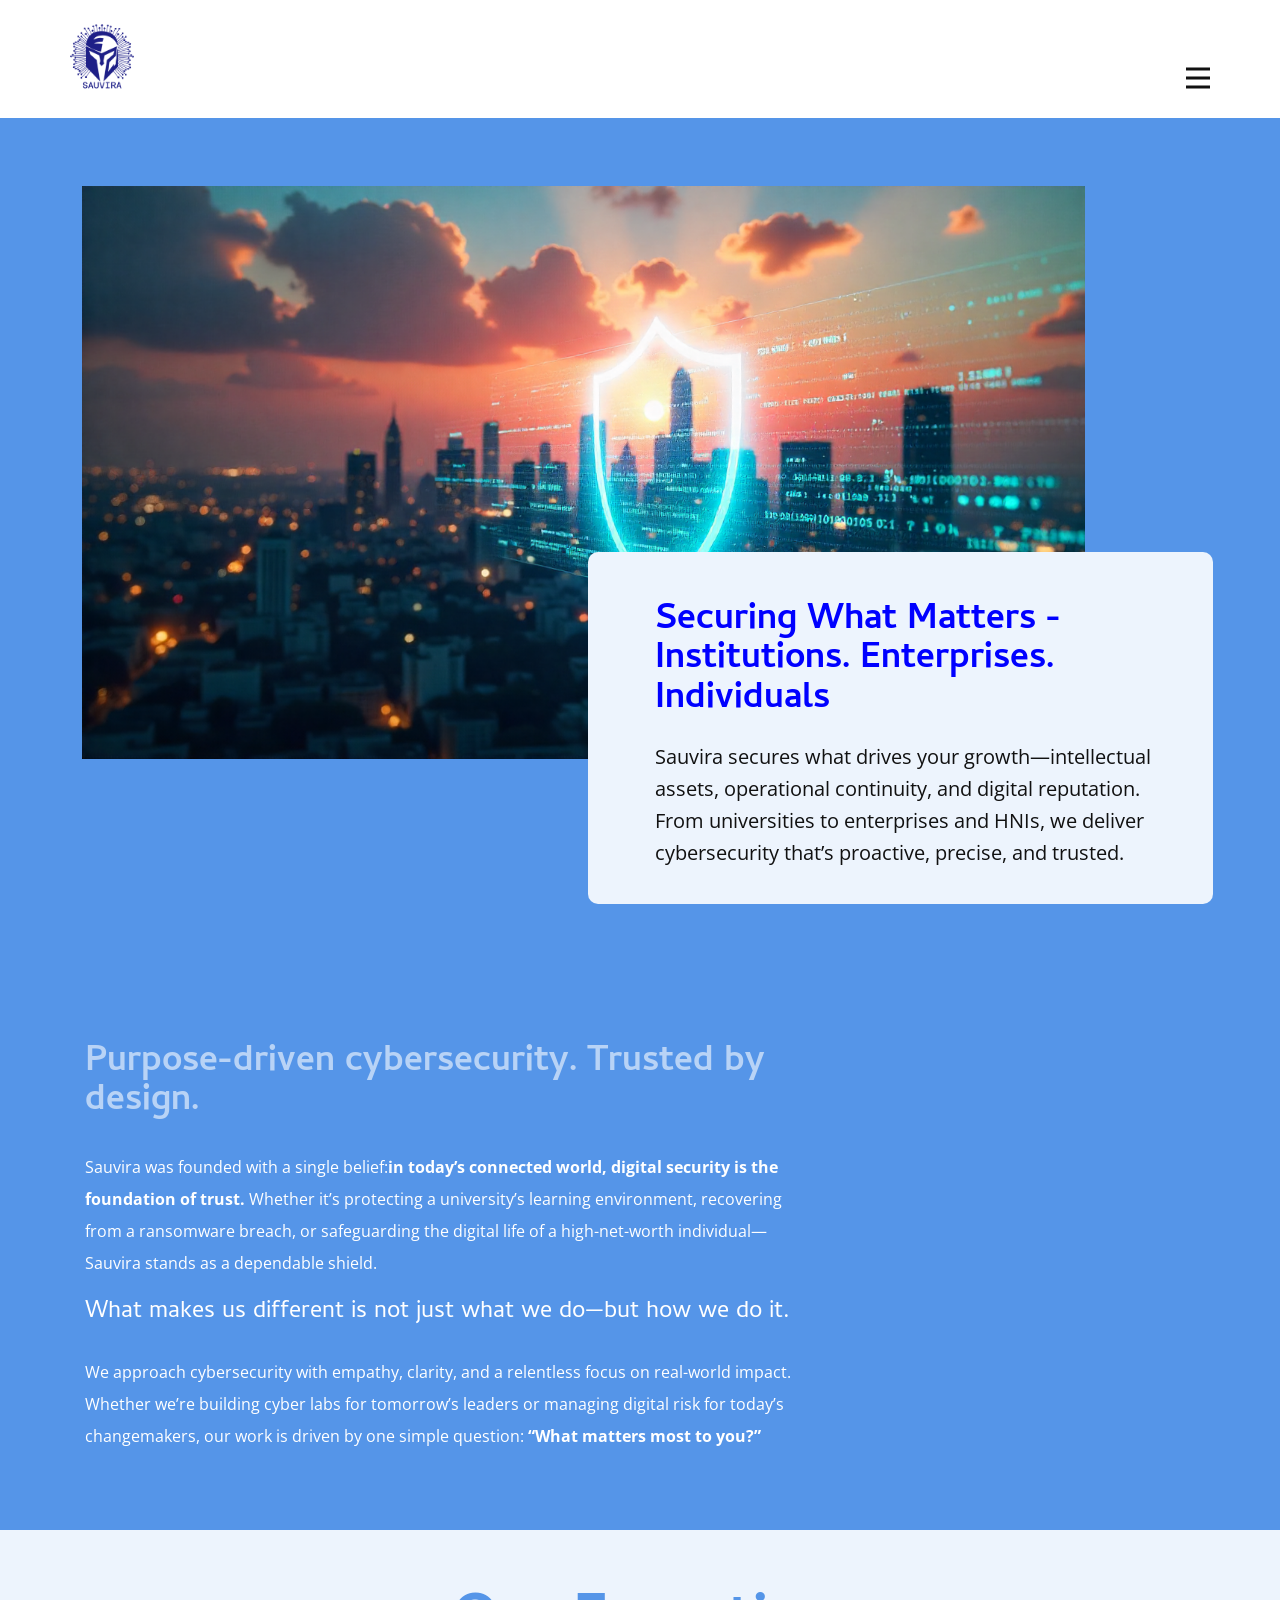
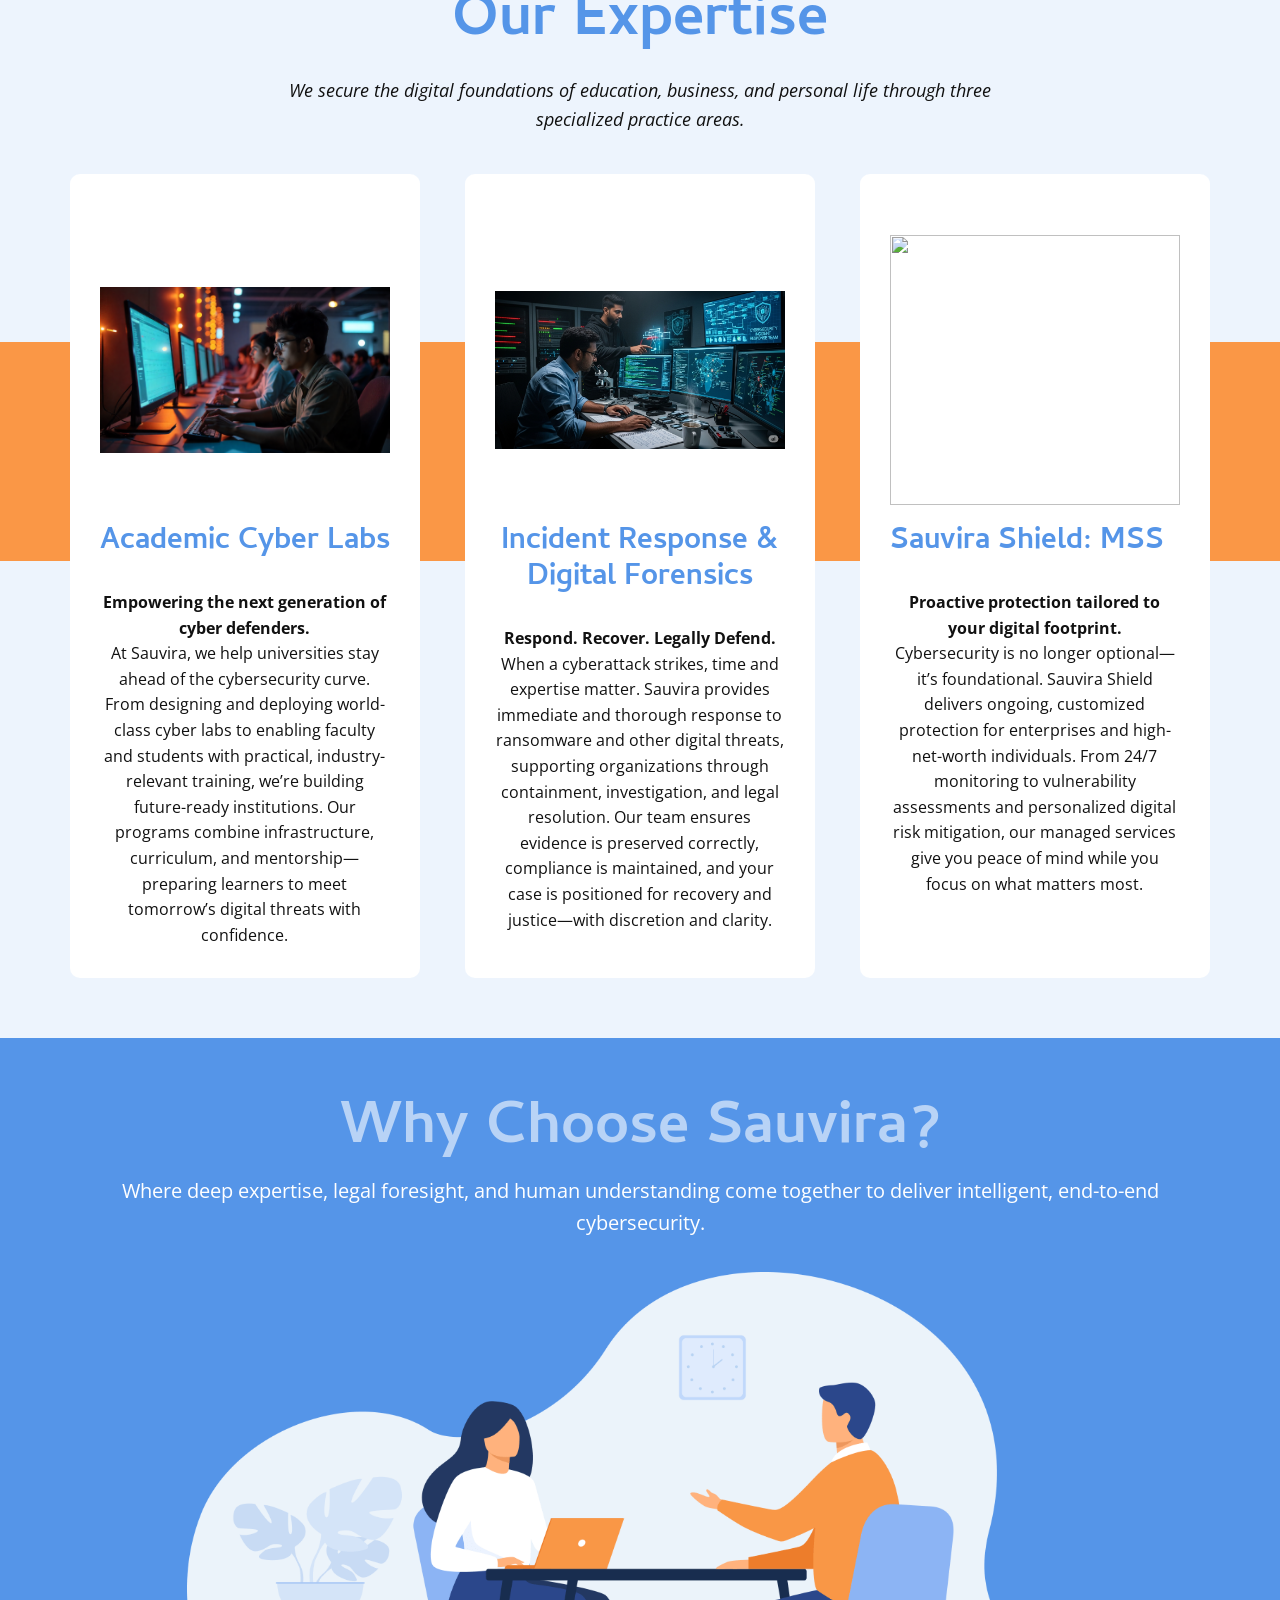
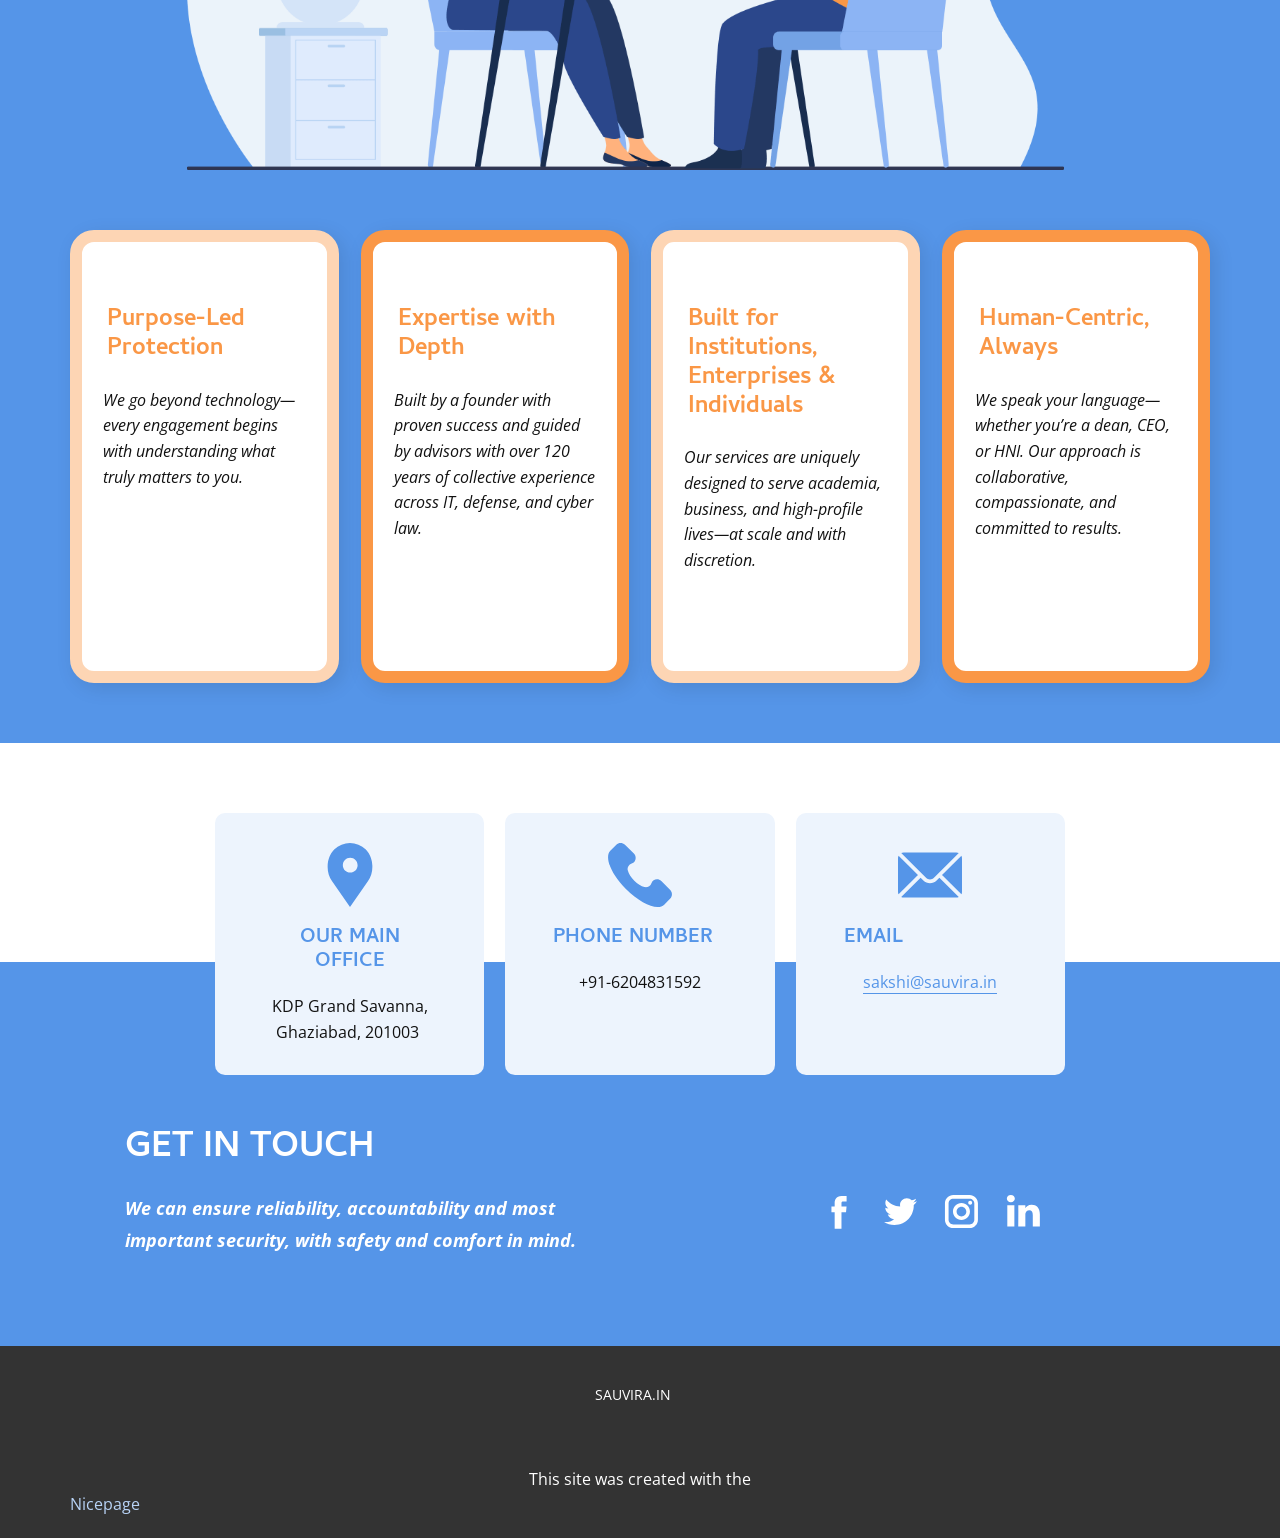
==== index.html @ 82ddb164 "our expertise" ====
<!DOCTYPE html>
<html style="font-size: 16px;" lang="en"><head>
    <meta name="viewport" content="width=device-width, initial-scale=1.0">
    <meta charset="utf-8">
    <meta name="keywords" content="​Large payments volume or unique business model?">
    <meta name="description" content="">
    <title>Sauvira Infosec</title>
	<link rel="icon" href="images/Sauvira Logo.png" type="image/x-icon">
    <link rel="stylesheet" href="nicepage.css" media="screen">
<link rel="stylesheet" href="index.css" media="screen">
    <script class="u-script" type="text/javascript" src="jquery-1.9.1.min.js" defer=""></script>
    <script class="u-script" type="text/javascript" src="nicepage.js" defer=""></script>
    <meta name="generator" content="Nicepage 7.5.1, nicepage.com">
    
    
    
    
    
    
    
    <link id="u-theme-google-font" rel="stylesheet" href="https://fonts.googleapis.com/css?family=Open+Sans:300,300i,400,400i,500,500i,600,600i,700,700i,800,800i|Cambay:400,400i,700,700i">
    <link id="u-page-google-font" rel="stylesheet" href="https://fonts.googleapis.com/css?family=Advent+Pro:100,100i,200,200i,300,300i,400,400i,500,500i,600,600i,700,700i,800,800i,900,900i|Cambay:400,400i,700,700i">
    <script type="application/ld+json">{
		"@context": "http://schema.org",
		"@type": "Organization",
		"name": "",
		"logo": "images/Sauvira Logo.png"
}</script>
    <meta name="theme-color" content="#5595e8">
    <meta property="og:title" content="home 2">
    <meta property="og:type" content="website">
  <meta data-intl-tel-input-cdn-path="intlTelInput/"></head>
  <body data-home-page="https://website6460731.nicepage.io/home-2.html?version=56372b51-fb60-0838-2980-4fa841f85796" data-home-page-title="home 2" data-path-to-root="./" data-include-products="false" class="u-body u-xl-mode" data-lang="en">
<header class="u-clearfix u-header u-header" id="sec-d9ff"><div class="u-clearfix u-sheet u-valign-middle u-sheet-1">
        <a href="#" class="u-image u-logo u-image-1">
          <img src="images/Sauvira Logo.png" class="u-logo-image u-logo-image-1"> 
        </a>
        <nav class="u-menu u-menu-hamburger u-offcanvas u-menu-1" data-responsive-from="XL">
          <div class="menu-collapse" style="font-size: 1rem; letter-spacing: 0px; font-weight: 700; text-transform: uppercase;">
            <a class="u-button-style u-custom-active-border-color u-custom-border u-custom-border-color u-custom-borders u-custom-hover-border-color u-custom-left-right-menu-spacing u-custom-padding-bottom u-custom-text-color u-custom-text-hover-color u-custom-top-bottom-menu-spacing u-hamburger-link u-nav-link u-text-active-palette-1-base u-text-hover-palette-2-base" href="#">
              <svg class="u-svg-link" viewBox="0 0 24 24"><use xlink:href="#menu-hamburger"></use></svg>
              <svg class="u-svg-content" version="1.1" id="menu-hamburger" viewBox="0 0 16 16" x="0px" y="0px" xmlns:xlink="http://www.w3.org/1999/xlink" xmlns="http://www.w3.org/2000/svg"><g><rect y="1" width="16" height="2"></rect><rect y="7" width="16" height="2"></rect><rect y="13" width="16" height="2"></rect>
</g></svg>
            </a>
          </div>
          <div class="u-custom-menu u-nav-container">
            <ul class="u-nav u-spacing-30 u-unstyled u-nav-1"><li class="u-nav-item"><a class="u-border-2 u-border-active-palette-1-base u-border-hover-palette-1-base u-border-no-left u-border-no-right u-border-no-top u-button-style u-nav-link u-text-active-palette-1-base u-text-grey-90 u-text-hover-grey-90" href="#" style="padding: 10px 0px;">Coming Soon</a>
</li><li class="u-nav-item"><a class="u-border-2 u-border-active-palette-1-base u-border-hover-palette-1-base u-border-no-left u-border-no-right u-border-no-top u-button-style u-nav-link u-text-active-palette-1-base u-text-grey-90 u-text-hover-grey-90" href="#" style="padding: 10px 0px;">Sauvira Infosec</a>
</li></ul>
          </div>
          <div class="u-custom-menu u-nav-container-collapse">
            <div class="u-black u-container-style u-inner-container-layout u-opacity u-opacity-95 u-sidenav">
              <div class="u-inner-container-layout u-sidenav-overflow">
                <div class="u-menu-close"></div>
                <ul class="u-align-center u-nav u-popupmenu-items u-unstyled u-nav-2">
					<li class="u-nav-item"><a class="u-button-style u-nav-link" href="#carousel_f1f0" style="padding: 10px 20px;">Home</a> </li>
					<li class="u-nav-item"><a class="u-button-style u-nav-link" href="#carousel_2df3" style="padding: 10px 20px;">Our Expertise</a></li>
					<li class="u-nav-item"><a class="u-button-style u-nav-link" href="#sec-d5cf" style="padding: 10px 20px;">Why Sauvira</a></li>
					<li class="u-nav-item"><a class="u-button-style u-nav-link" href="#carousel_87c6" style="padding: 10px 20px;">Contact Us</a></li>
				</ul>
              </div>
            </div>
            <div class="u-black u-menu-overlay u-opacity u-opacity-70"></div>
          </div>
        </nav>
      </div></header> 
    <section class="u-clearfix u-palette-1-base u-section-1" id="carousel_b93f">
      <div class="u-clearfix u-sheet u-sheet-1">
        <img class="custom-expanded u-image u-image-contain u-image-1" src="images/home.png" data-image-width="6000" data-image-height="4004">
        <div class="custom-expanded u-align-left u-container-align-left u-container-style u-group u-palette-1-light-3 u-radius-10 u-shape-round u-group-1">
          <div class="u-container-layout u-container-layout-1">
            <h2 style="font-size: 36px; color: blue;" class="u-text u-text-2"> Securing What Matters - Institutions. Enterprises. Individuals&nbsp;</h2>
            <p class="u-text u-text-2">Sauvira secures what drives your growth—intellectual assets, operational continuity, and digital reputation. From universities to enterprises and HNIs, we deliver cybersecurity that’s proactive, precise, and trusted. </p>
          </div>
        </div>
      </div>
    </section>
    <section class="u-align-center u-clearfix u-container-align-center u-palette-1-base u-section-2" id="carousel_f1f0">
      <div class="u-clearfix u-sheet u-sheet-1">
        <div class="u-align-left u-container-align-left u-container-style u-group u-group-1">
          <div class="u-container-layout u-container-layout-1">
            <h2 class="u-text u-text-1">Purpose-driven cybersecurity. Trusted by design.</h2>
            <p class="u-text u-text-2">Sauvira was founded with a single belief:<b>in today’s connected world, digital security is the foundation of trust.</b> Whether it’s protecting a university’s learning environment, recovering from a ransomware breach, or safeguarding the digital life of a high-net-worth individual—Sauvira stands as a dependable shield. </p>
            <h4 class="u-text u-text-3">What makes us different is not just what we do—but how we do it.</h4>
            <p class="u-text u-text-2">We approach cybersecurity with empathy, clarity, and a relentless focus on real-world impact. Whether we’re building cyber labs for tomorrow’s leaders or managing digital risk for today’s changemakers, our work is driven by one simple question: <b>“What matters most to you?”</b> </p> <br> <br><br>
	  </div>
        </div>
       
      </div>
    </section>
    <section class="u-align-center u-clearfix u-container-align-center u-palette-1-light-3 u-section-3" id="carousel_2df3">
      <h2 class="u-text u-text-default u-text-1">Our Expertise</h2>
      <p class="u-text u-text-default-lg u-text-default-xl u-text-2"> <i>We secure the digital foundations of education, business, and personal life through three specialized practice areas.</i></p>
      <div class="u-expanded-width u-palette-3-base u-shape u-shape-rectangle u-shape-1"></div>
      <div class="u-list u-list-1">
        <div class="u-repeater u-repeater-1">
          <div class="u-align-center u-container-align-center u-container-style u-list-item u-radius-10 u-repeater-item u-shape-round u-white u-list-item-1">
            <div class="u-container-layout u-similar-container u-container-layout-1">
              <img alt="" class="custom-expanded u-image u-image-contain u-image-default u-image-1" data-image-width="6144" data-image-height="3456" src="images/lab.png">
              <h4 class="u-text u-text-default u-text-palette-1-base u-text-3">Academic Cyber Labs</h4>
              <p class="u-text u-text-4"> <b>Empowering the next generation of cyber defenders.</b><br>
At Sauvira, we help universities stay ahead of the cybersecurity curve. From designing and deploying world-class cyber labs to enabling faculty and students with practical, industry-relevant training, we’re building future-ready institutions. Our programs combine infrastructure, curriculum, and mentorship—preparing learners to meet tomorrow’s digital threats with confidence.

</p>
            </div>
          </div>
          <div class="u-align-center u-container-align-center u-container-style u-list-item u-radius-10 u-repeater-item u-shape-round u-white u-list-item-2">
            <div class="u-container-layout u-similar-container u-container-layout-2">
              <img alt="" class="custom-expanded u-image u-image-contain u-image-default u-image-2" data-image-width="3840" data-image-height="2160" src="images/IR.png">
              <h4 class="u-text u-text-default u-text-palette-1-base u-text-5">Incident Response & Digital Forensics</h4>
              <p class="u-text u-text-6"> <b>Respond. Recover. Legally Defend.</b><br>
When a cyberattack strikes, time and expertise matter. Sauvira provides immediate and thorough response to ransomware and other digital threats, supporting organizations through containment, investigation, and legal resolution. Our team ensures evidence is preserved correctly, compliance is maintained, and your case is positioned for recovery and justice—with discretion and clarity.</p>
            </div>
          </div>
          <div class="u-align-center u-container-align-center u-container-style u-list-item u-radius-10 u-repeater-item u-shape-round u-white u-list-item-3">
            <div class="u-container-layout u-similar-container u-container-layout-3">
              <img alt="" class="custom-expanded u-image u-image-contain u-image-default u-image-3" data-image-width="6000" data-image-height="4000" src="images/soc.png">
              <h4 class="u-text u-text-default u-text-palette-1-base u-text-7"> Sauvira Shield: MSS &nbsp;</h4>
              <p class="u-text u-text-8"> <b> Proactive protection tailored to your digital footprint.</b> <br>
Cybersecurity is no longer optional—it’s foundational. Sauvira Shield delivers ongoing, customized protection for enterprises and high-net-worth individuals. From 24/7 monitoring to vulnerability assessments and personalized digital risk mitigation, our managed services give you peace of mind while you focus on what matters most.</p>
            </div>
          </div>
        </div>
      </div>
    </section>
    <section class="u-align-center u-clearfix u-container-align-center u-palette-1-base u-section-4" id="sec-d5cf">
      <div class="u-clearfix u-sheet u-sheet-1">
        <h2 class="u-text u-text-default u-text-1">Why Choose Sauvira?</h2>
        <p class="u-text u-text-default u-text-2"> Where deep expertise, legal foresight, and human understanding come together to deliver intelligent, end-to-end cybersecurity.</p>
        <img class="u-image u-image-contain u-image-default u-image-1" src="images/-min.png" alt="" data-image-width="1245" data-image-height="707">
        <div class="u-expanded-width u-list u-list-1">
          <div class="u-repeater u-repeater-1">
            <div class="u-align-left u-border-12 u-border-palette-3-light-2 u-container-align-left u-container-style u-custom-item u-list-item u-radius-24 u-repeater-item u-shape-round u-video-cover u-white u-list-item-1">
              <div class="u-container-layout u-similar-container u-container-layout-1">
                <h4 class="u-text u-text-default u-text-palette-3-base u-text-3">Purpose-Led Protection</h4>
                <p class="u-text u-text-4">We go beyond technology—every engagement begins with understanding what truly matters to you. </p>
              </div>
            </div>
            <div class="u-align-left u-border-12 u-border-palette-3-base u-container-align-left u-container-style u-custom-item u-list-item u-radius-24 u-repeater-item u-shape-round u-white u-list-item-2">
              <div class="u-container-layout u-similar-container u-container-layout-2">
                <h4 class="u-text u-text-default u-text-palette-3-base u-text-5">Expertise with Depth</h4>
                <p class="u-text u-text-6">Built by a founder with proven success and guided by advisors with over 120 years of collective experience across IT, defense, and cyber law.</p>
              </div>
            </div>
            <div class="u-align-left u-border-12 u-border-palette-3-light-2 u-container-align-left u-container-style u-custom-item u-list-item u-radius-23 u-repeater-item u-shape-round u-video-cover u-white u-list-item-3">
              <div class="u-container-layout u-similar-container u-container-layout-3">
                <h4 class="u-text u-text-default u-text-palette-3-base u-text-7"> Built for Institutions, Enterprises & Individuals</h4>
                <p class="u-text u-text-8"> Our services are uniquely designed to serve academia, business, and high-profile lives—at scale and with discretion.</p>
              </div>
            </div>
            <div class="u-align-left u-border-12 u-border-palette-3-base u-container-align-left u-container-style u-custom-item u-list-item u-radius-24 u-repeater-item u-shape-round u-video-cover u-white u-list-item-4">
              <div class="u-container-layout u-similar-container u-container-layout-4">
                <h4 class="u-text u-text-default u-text-palette-3-base u-text-9">Human-Centric, Always</h4>
                <p class="u-text u-text-10">We speak your language—whether you’re a dean, CEO, or HNI. Our approach is collaborative, compassionate, and committed to results.</p>
              </div>
            </div>
          </div>
        </div>
      </div>
    </section>
    <section class="u-clearfix u-palette-1-base u-valign-middle u-section-5" id="carousel_87c6">
      <div class="u-expanded-width u-shape u-shape-rectangle u-white u-shape-1"></div>
      <div class="u-list u-list-1">
        <div class="u-repeater u-repeater-1">
          <div class="u-align-center u-container-align-center u-container-style u-list-item u-palette-1-light-3 u-radius-10 u-repeater-item u-shape-round u-list-item-1">
            <div class="u-container-layout u-similar-container u-valign-top u-container-layout-1">
              <span class="u-icon u-icon-circle u-text-palette-1-base u-icon-1"><svg class="u-svg-link" preserveAspectRatio="xMidYMin slice" viewBox="0 0 52 52" style=""><use xlink:href="#svg-077e"></use></svg><svg class="u-svg-content" viewBox="0 0 52 52" x="0px" y="0px" id="svg-077e" style="enable-background:new 0 0 52 52;"><path style="fill:currentColor;" d="M38.853,5.324L38.853,5.324c-7.098-7.098-18.607-7.098-25.706,0h0
	C6.751,11.72,6.031,23.763,11.459,31L26,52l14.541-21C45.969,23.763,45.249,11.72,38.853,5.324z M26.177,24c-3.314,0-6-2.686-6-6
	s2.686-6,6-6s6,2.686,6,6S29.491,24,26.177,24z"></path></svg></span>
              <h5 class="u-text u-text-default u-text-palette-1-base u-text-1">our main office</h5>
              <p class="u-text u-text-2">KDP Grand Savanna, Ghaziabad, 201003&nbsp;</p>
            </div>
          </div>
          <div class="u-align-center u-container-align-center u-container-style u-list-item u-palette-1-light-3 u-radius-10 u-repeater-item u-shape-round u-list-item-2">
            <div class="u-container-layout u-similar-container u-valign-top u-container-layout-2">
              <span class="u-icon u-icon-circle u-text-palette-1-base u-icon-2"><svg class="u-svg-link" preserveAspectRatio="xMidYMin slice" viewBox="0 0 513.64 513.64" style=""><use xlink:href="#svg-9786"></use></svg><svg class="u-svg-content" viewBox="0 0 513.64 513.64" x="0px" y="0px" id="svg-9786" style="enable-background:new 0 0 513.64 513.64;"><g><g><path d="M499.66,376.96l-71.68-71.68c-25.6-25.6-69.12-15.359-79.36,17.92c-7.68,23.041-33.28,35.841-56.32,30.72    c-51.2-12.8-120.32-79.36-133.12-133.12c-7.68-23.041,7.68-48.641,30.72-56.32c33.28-10.24,43.52-53.76,17.92-79.36l-71.68-71.68    c-20.48-17.92-51.2-17.92-69.12,0l-48.64,48.64c-48.64,51.2,5.12,186.88,125.44,307.2c120.32,120.32,256,176.641,307.2,125.44    l48.64-48.64C517.581,425.6,517.581,394.88,499.66,376.96z"></path>
</g>
</g></svg></span>
              <h5 class="u-text u-text-default u-text-palette-1-base u-text-3">phone number</h5>
              <p class="u-text u-text-4">+91-6204831592</p>
            </div>
          </div>
          <div class="u-align-center u-container-align-center u-container-style u-list-item u-palette-1-light-3 u-radius-10 u-repeater-item u-shape-round u-list-item-3">
            <div class="u-container-layout u-similar-container u-valign-top u-container-layout-3">
              <span class="u-icon u-icon-circle u-text-palette-1-base u-icon-3"><svg class="u-svg-link" preserveAspectRatio="xMidYMin slice" viewBox="0 0 512 512" style=""><use xlink:href="#svg-9f82"></use></svg><svg class="u-svg-content" viewBox="0 0 512 512" x="0px" y="0px" id="svg-9f82" style="enable-background:new 0 0 512 512;"><g><g><path d="M507.49,101.721L352.211,256L507.49,410.279c2.807-5.867,4.51-12.353,4.51-19.279V121    C512,114.073,510.297,107.588,507.49,101.721z"></path>
</g>
</g><g><g><path d="M467,76H45c-6.927,0-13.412,1.703-19.279,4.51l198.463,197.463c17.548,17.548,46.084,17.548,63.632,0L486.279,80.51    C480.412,77.703,473.927,76,467,76z"></path>
</g>
</g><g><g><path d="M4.51,101.721C1.703,107.588,0,114.073,0,121v270c0,6.927,1.703,13.413,4.51,19.279L159.789,256L4.51,101.721z"></path>
</g>
</g><g><g><path d="M331,277.211l-21.973,21.973c-29.239,29.239-76.816,29.239-106.055,0L181,277.211L25.721,431.49    C31.588,434.297,38.073,436,45,436h422c6.927,0,13.412-1.703,19.279-4.51L331,277.211z"></path>
</g>
</g></svg></span>
              <h5 class="u-text u-text-default u-text-palette-1-base u-text-5">Email</h5>
              <p class="u-text u-text-6">
                <a href="mailto:sakshi@sauvira.in" class="u-active-none u-border-1 u-border-no-left u-border-no-right u-border-no-top u-border-palette-1-base u-btn u-button-link u-button-style u-hover-none u-none u-text-palette-1-base u-btn-1">sakshi@sauvira.in </a>
              </p>
            </div>
          </div>
        </div>
      </div>
      <div class="data-layout-selected u-clearfix u-layout-wrap u-layout-wrap-1">
        <div class="u-layout">
          <div class="u-layout-row">
            <div class="u-align-left u-container-align-left u-container-style u-layout-cell u-left-cell u-size-30 u-layout-cell-1">
              <div class="u-container-layout u-container-layout-4">
                <h3 class="u-text u-text-default u-text-7">Get in touch</h3>
                <h6 class="u-custom-font u-text u-text-font u-text-8">We can ensure reliability, accountability and most important security, with safety and comfort in mind.</h6>
              </div>
            </div>
            <div class="u-container-style u-layout-cell u-right-cell u-size-30 u-layout-cell-2">
              <div class="u-container-layout u-container-layout-5">
                <div class="u-social-icons u-spacing-20 u-social-icons-1">
                  <a class="u-social-url" target="_blank" href="">
                    <span class="u-icon u-icon-circle u-social-facebook u-social-icon u-icon-4"><svg class="u-svg-link" preserveAspectRatio="xMidYMin slice" viewBox="0 0 112 112" style=""><use xlink:href="#svg-f107"></use></svg><svg x="0px" y="0px" viewBox="0 0 112 112" id="svg-f107" class="u-svg-content"><path d="M75.5,28.8H65.4c-1.5,0-4,0.9-4,4.3v9.4h13.9l-1.5,15.8H61.4v45.1H42.8V58.3h-8.8V42.4h8.8V32.2 c0-7.4,3.4-18.8,18.8-18.8h13.8v15.4H75.5z"></path></svg></span>
                  </a>
                  <a class="u-social-url" target="_blank" href="">
                    <span class="u-icon u-icon-circle u-social-icon u-social-twitter u-icon-5"><svg class="u-svg-link" preserveAspectRatio="xMidYMin slice" viewBox="0 0 112 112" style=""><use xlink:href="#svg-e140"></use></svg><svg x="0px" y="0px" viewBox="0 0 112 112" id="svg-e140" class="u-svg-content"><path d="M92.2,38.2c0,0.8,0,1.6,0,2.3c0,24.3-18.6,52.4-52.6,52.4c-10.6,0.1-20.2-2.9-28.5-8.2 c1.4,0.2,2.9,0.2,4.4,0.2c8.7,0,16.7-2.9,23-7.9c-8.1-0.2-14.9-5.5-17.3-12.8c1.1,0.2,2.4,0.2,3.4,0.2c1.6,0,3.3-0.2,4.8-0.7 c-8.4-1.6-14.9-9.2-14.9-18c0-0.2,0-0.2,0-0.2c2.5,1.4,5.4,2.2,8.4,2.3c-5-3.3-8.3-8.9-8.3-15.4c0-3.4,1-6.5,2.5-9.2 c9.1,11.1,22.7,18.5,38,19.2c-0.2-1.4-0.4-2.8-0.4-4.3c0.1-10,8.3-18.2,18.5-18.2c5.4,0,10.1,2.2,13.5,5.7c4.3-0.8,8.1-2.3,11.7-4.5 c-1.4,4.3-4.3,7.9-8.1,10.1c3.7-0.4,7.3-1.4,10.6-2.9C98.9,32.3,95.7,35.5,92.2,38.2z"></path></svg></span>
                  </a>
                  <a class="u-social-url" target="_blank" href="">
                    <span class="u-icon u-icon-circle u-social-icon u-social-instagram u-icon-6"><svg class="u-svg-link" preserveAspectRatio="xMidYMin slice" viewBox="0 0 112 112" style=""><use xlink:href="#svg-4718"></use></svg><svg x="0px" y="0px" viewBox="0 0 112 112" id="svg-4718" class="u-svg-content"><path d="M55.9,32.9c-12.8,0-23.2,10.4-23.2,23.2s10.4,23.2,23.2,23.2s23.2-10.4,23.2-23.2S68.7,32.9,55.9,32.9z M55.9,69.4c-7.4,0-13.3-6-13.3-13.3c-0.1-7.4,6-13.3,13.3-13.3s13.3,6,13.3,13.3C69.3,63.5,63.3,69.4,55.9,69.4z"></path><path d="M79.7,26.8c-3,0-5.4,2.5-5.4,5.4s2.5,5.4,5.4,5.4c3,0,5.4-2.5,5.4-5.4S82.7,26.8,79.7,26.8z"></path><path d="M78.2,11H33.5C21,11,10.8,21.3,10.8,33.7v44.7c0,12.6,10.2,22.8,22.7,22.8h44.7c12.6,0,22.7-10.2,22.7-22.7 V33.7C100.8,21.1,90.6,11,78.2,11z M91,78.4c0,7.1-5.8,12.8-12.8,12.8H33.5c-7.1,0-12.8-5.8-12.8-12.8V33.7 c0-7.1,5.8-12.8,12.8-12.8h44.7c7.1,0,12.8,5.8,12.8,12.8V78.4z"></path></svg></span>
                  </a>
                  <a class="u-social-url" target="_blank" href="#">
                    <span class="u-icon u-icon-circle u-social-icon u-social-linkedin u-icon-7"><svg class="u-svg-link" preserveAspectRatio="xMidYMin slice" viewBox="0 0 112 112" style=""><use xlink:href="#svg-438b"></use></svg><svg x="0px" y="0px" viewBox="0 0 112 112" id="svg-438b" class="u-svg-content"><path d="M33.8,96.8H14.5v-58h19.3V96.8z M24.1,30.9L24.1,30.9c-6.6,0-10.8-4.5-10.8-10.1c0-5.8,4.3-10.1,10.9-10.1 S34.9,15,35.1,20.8C35.1,26.4,30.8,30.9,24.1,30.9z M103.3,96.8H84.1v-31c0-7.8-2.7-13.1-9.8-13.1c-5.3,0-8.5,3.6-9.9,7.1 c-0.6,1.3-0.6,3-0.6,4.8V97H44.5c0,0,0.3-52.6,0-58h19.3v8.2c2.6-3.9,7.2-9.6,17.4-9.6c12.7,0,22.2,8.4,22.2,26.1V96.8z"></path></svg></span>
                  </a>
                </div>
              </div>
            </div>
          </div>
        </div>
      </div>
    </section>
    
    
    
    <footer class="u-align-center u-clearfix u-container-align-center u-footer u-grey-80 u-footer" id="sec-0fc3"><div class="u-clearfix u-sheet u-sheet-1">
        <p class="u-small-text u-text u-text-variant u-text-1">SAUVIRA.IN</p>
		<p> <span>This site was created with the </span>
        <a class="u-link" href="https://nicepage.com/" target="_blank" rel="nofollow">
          <span>Nicepage</span>
        </a>
</p>
      </div></footer>
    
</body></html>
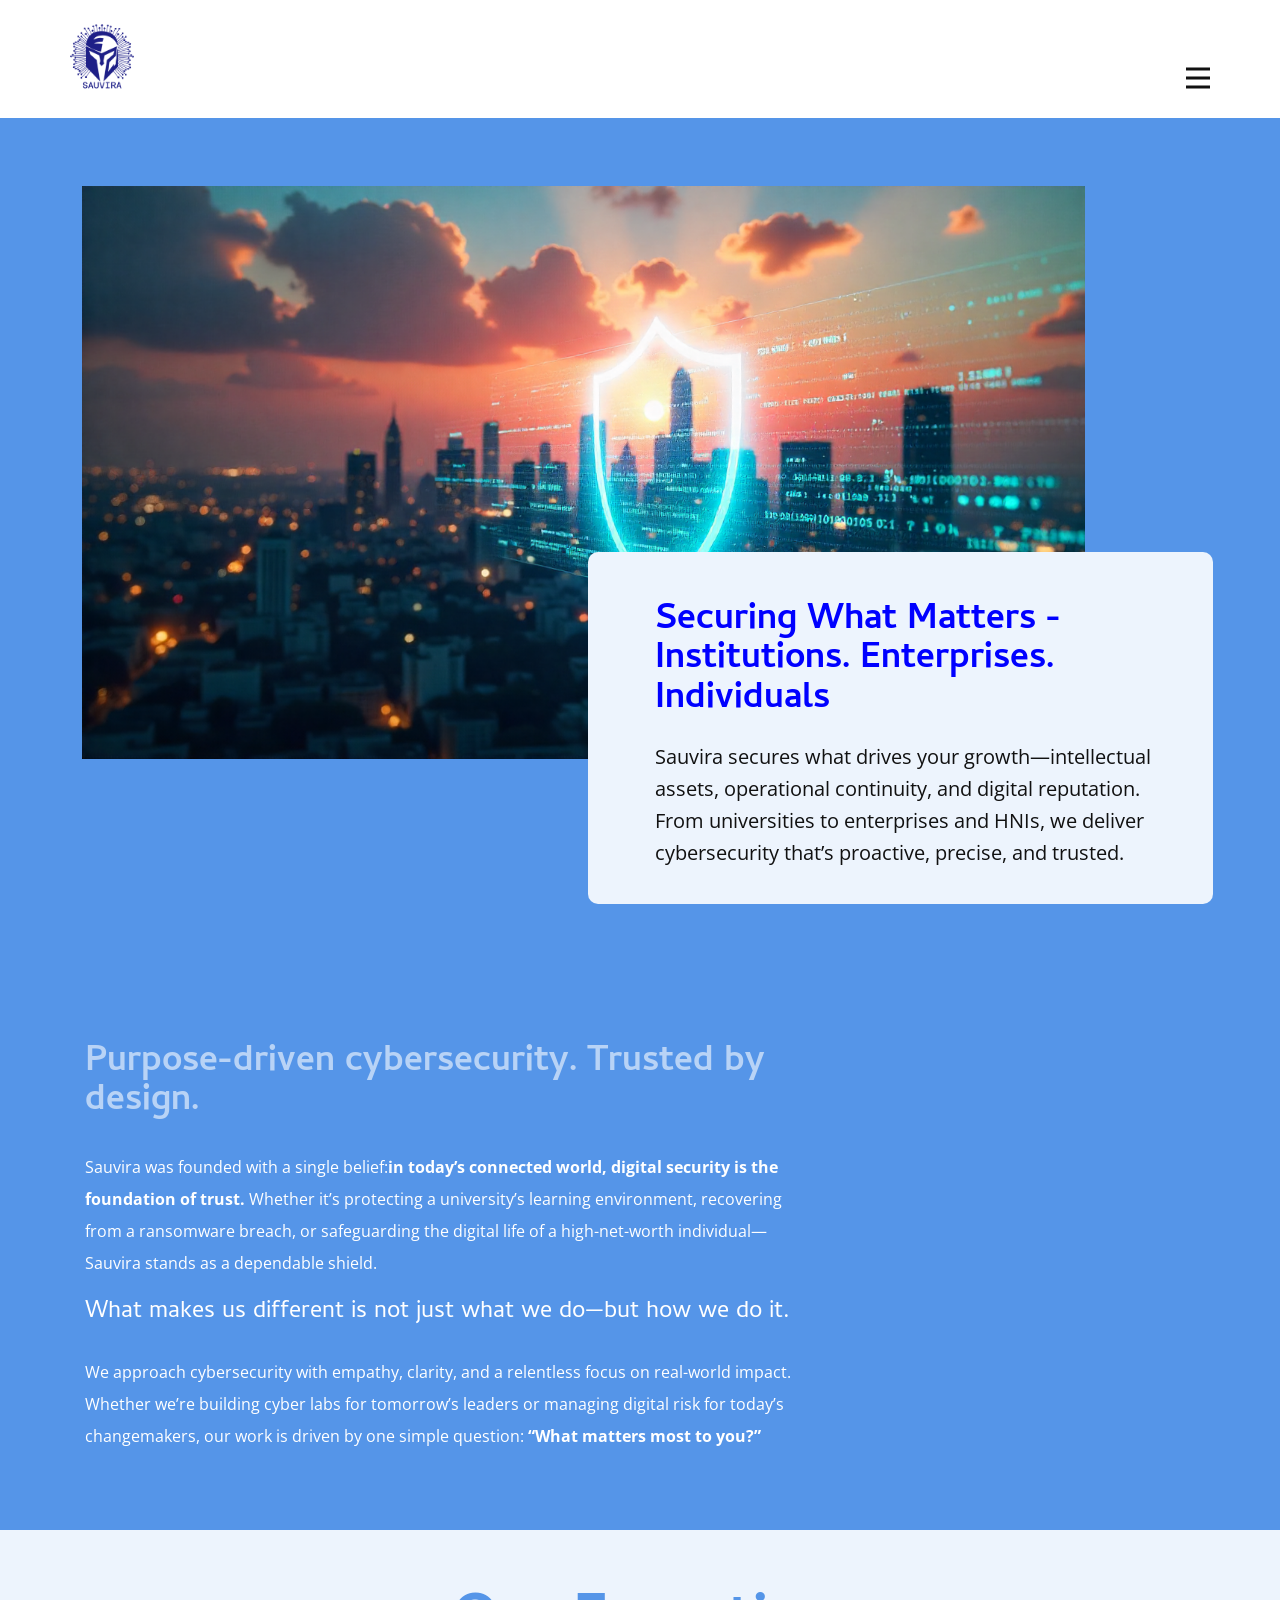
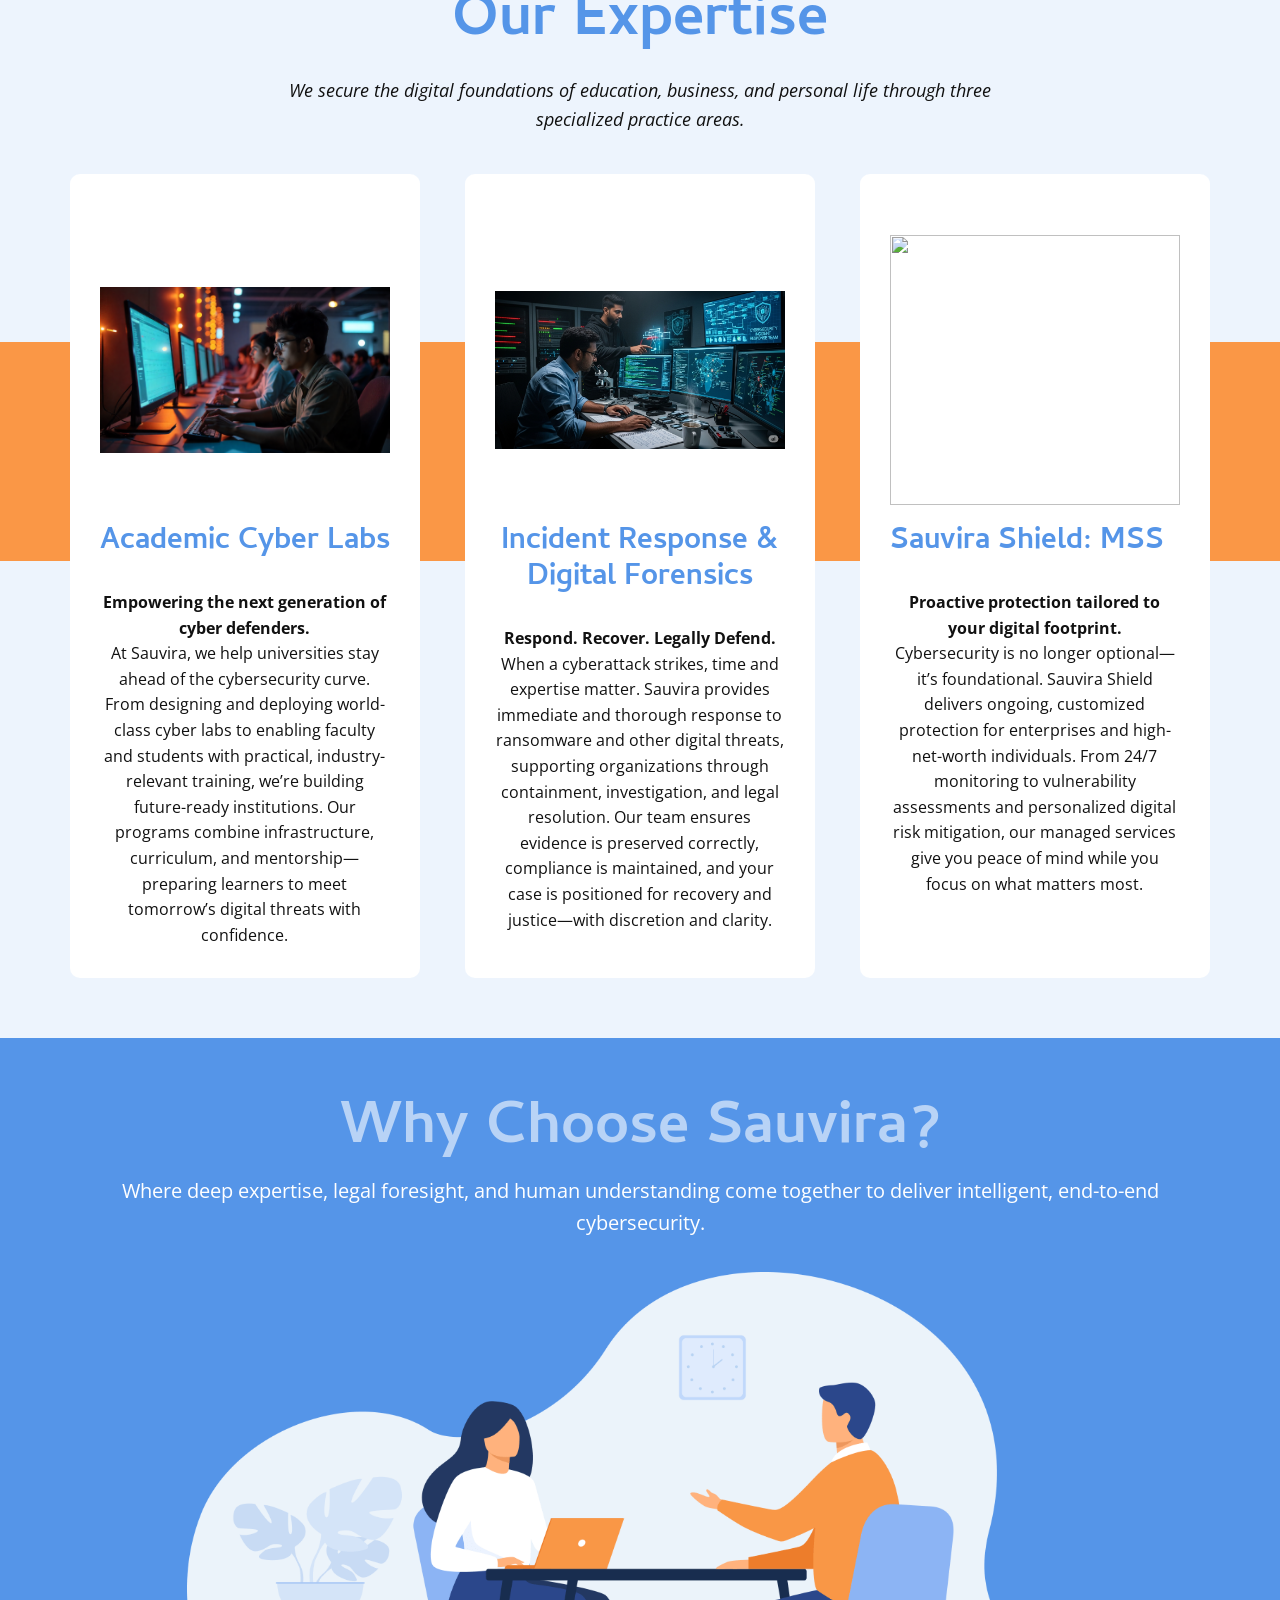
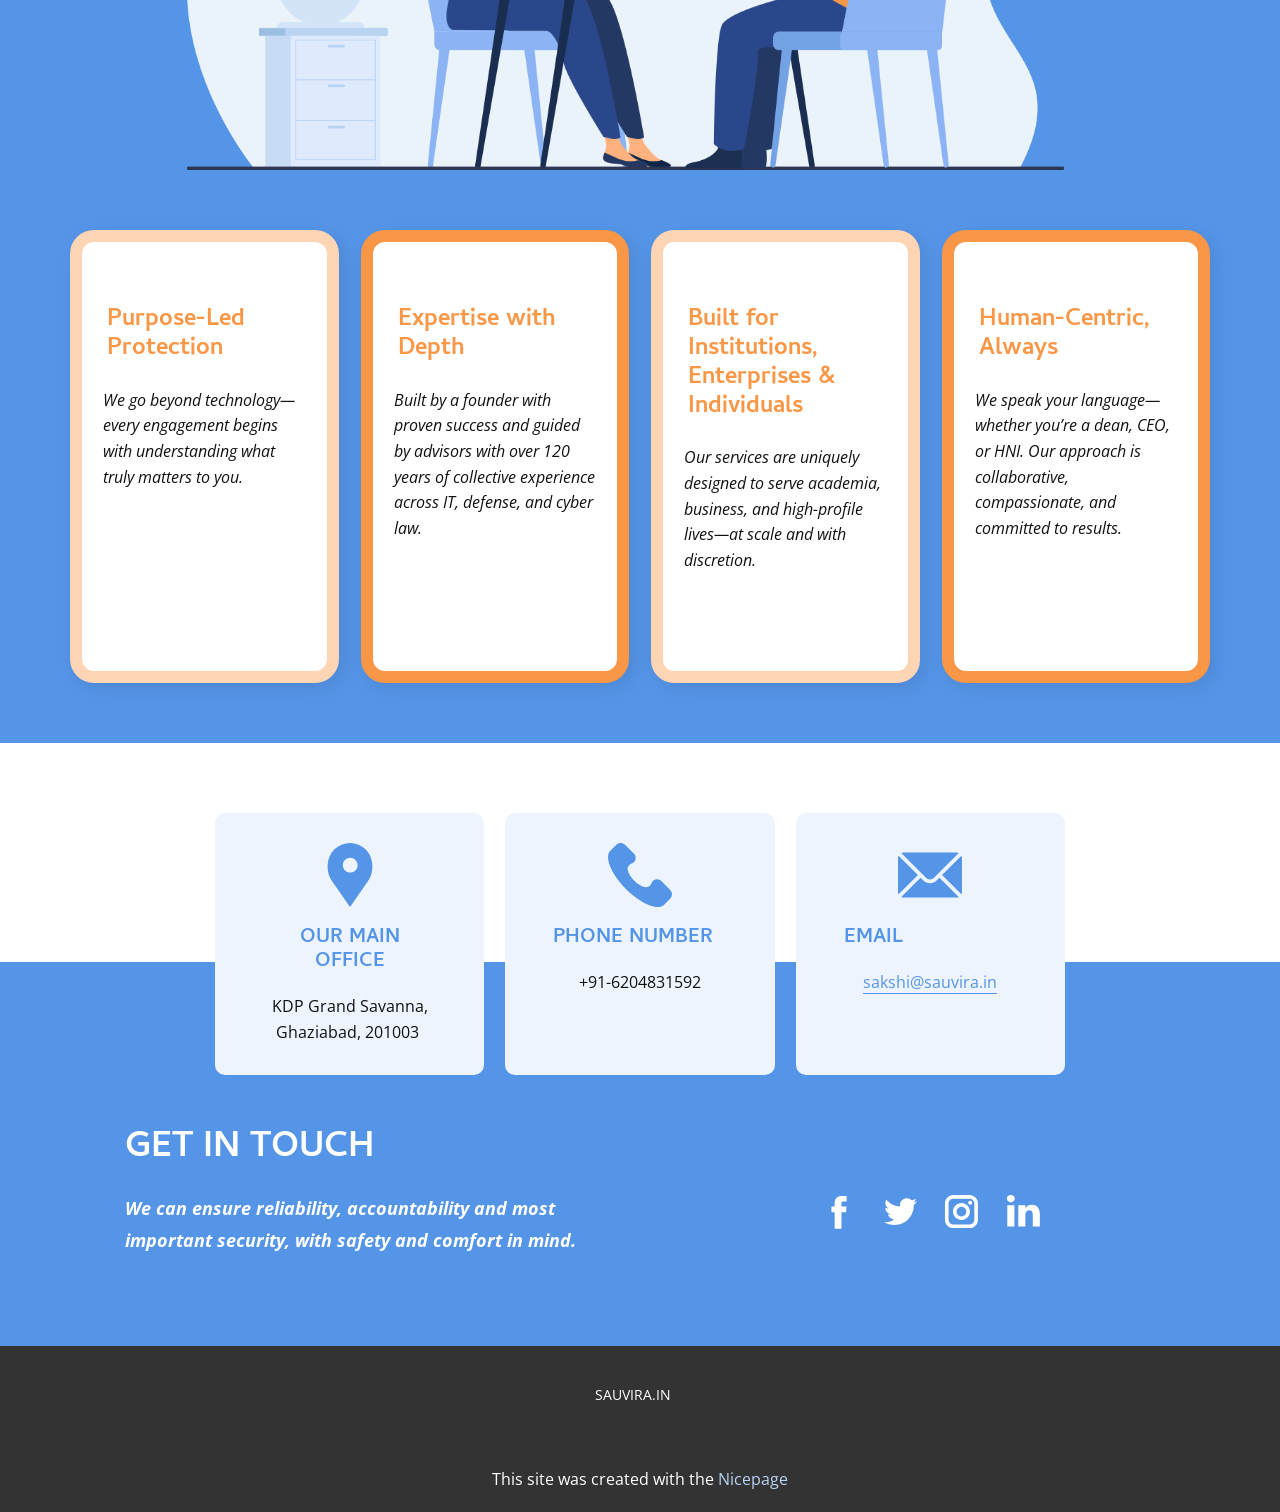
==== commit 836517bb: "Update index.html" ====
--- a/index.html
+++ b/index.html
@@ -235,11 +235,10 @@
     
     <footer class="u-align-center u-clearfix u-container-align-center u-footer u-grey-80 u-footer" id="sec-0fc3"><div class="u-clearfix u-sheet u-sheet-1">
         <p class="u-small-text u-text u-text-variant u-text-1">SAUVIRA.IN</p>
-		<p> <span>This site was created with the </span>
-        <a class="u-link" href="https://nicepage.com/" target="_blank" rel="nofollow">
-          <span>Nicepage</span>
+		<p> <span>This site was created with the <a href="https://nicepage.com/" target="_blank" rel="nofollow"> Nicepage
         </a>
-</p>
+</span>
+        </p>
       </div></footer>
     
 </body></html>
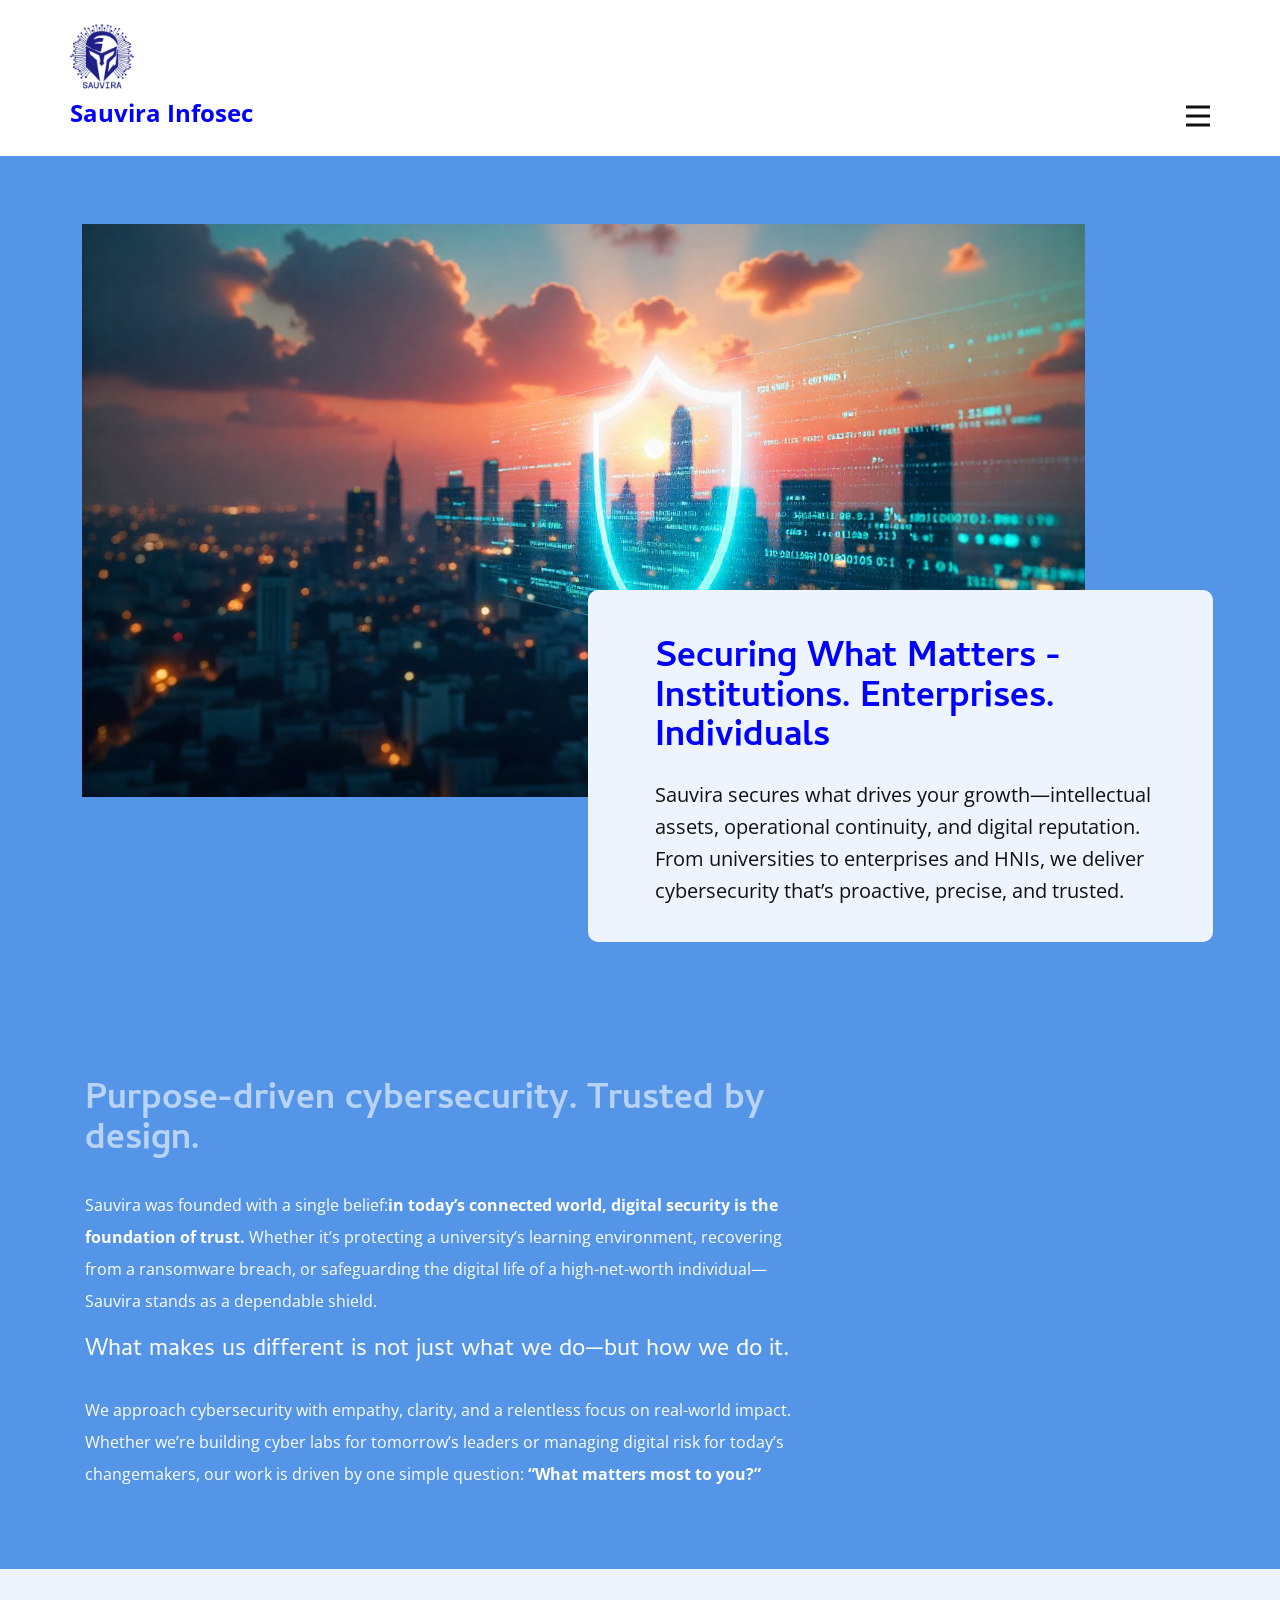
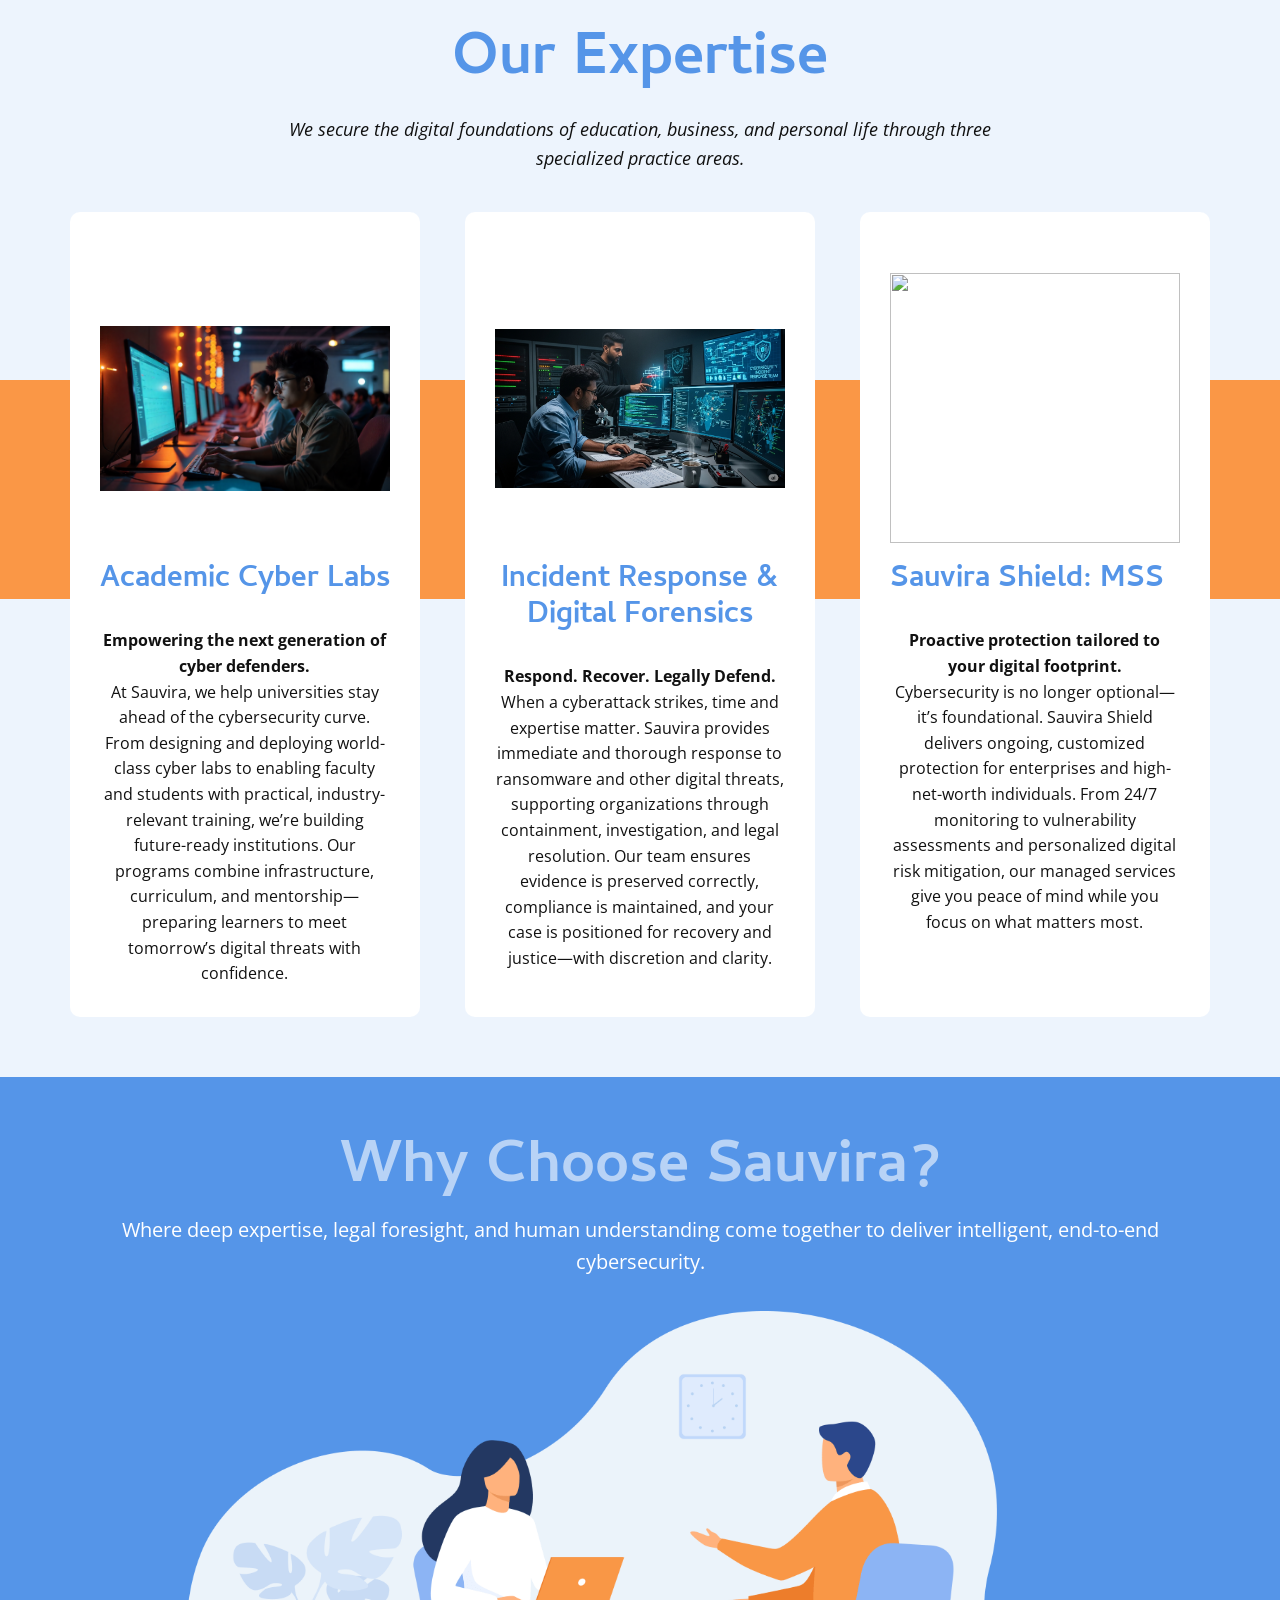
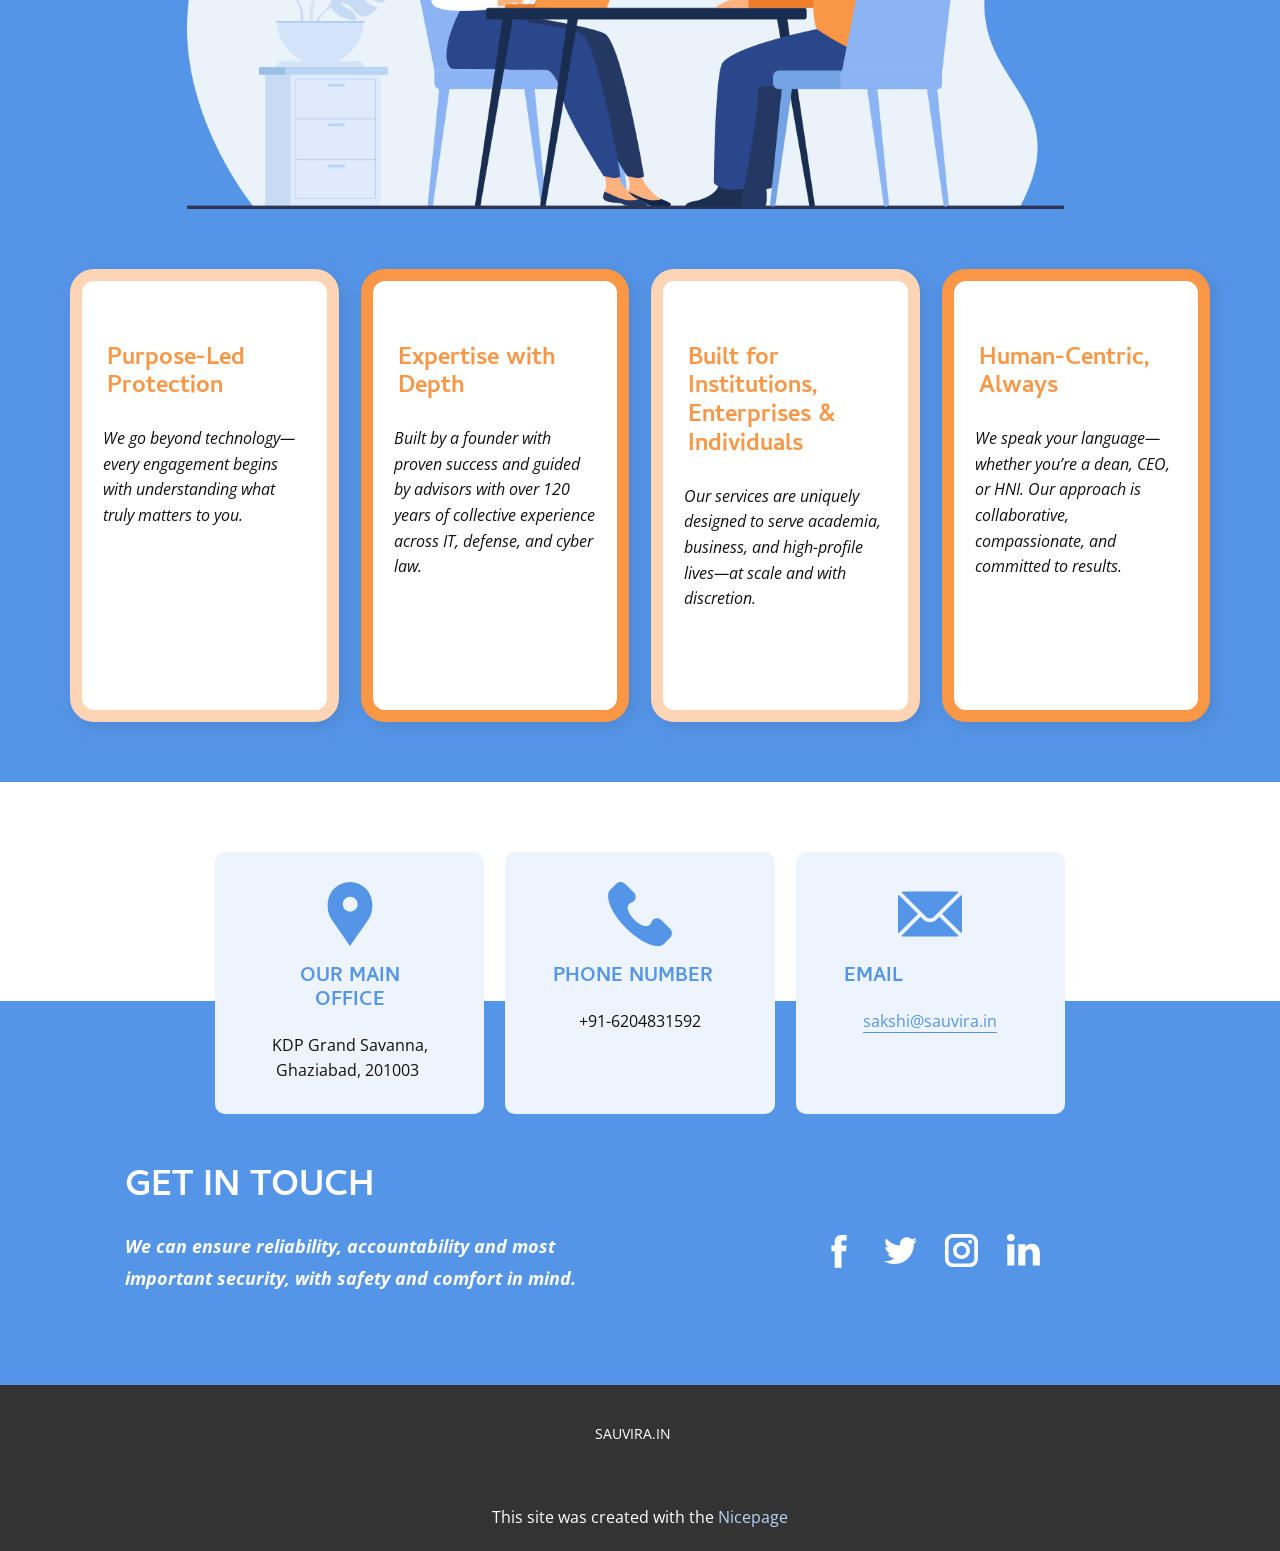
==== commit 7621dae4: "title" ====
--- a/index.html
+++ b/index.html
@@ -35,6 +35,7 @@
         <a href="#" class="u-image u-logo u-image-1">
           <img src="images/Sauvira Logo.png" class="u-logo-image u-logo-image-1"> 
         </a>
+	<span class ="text" style="font-size:24px; color:blue"><b>Sauvira Infosec</b></span>
         <nav class="u-menu u-menu-hamburger u-offcanvas u-menu-1" data-responsive-from="XL">
           <div class="menu-collapse" style="font-size: 1rem; letter-spacing: 0px; font-weight: 700; text-transform: uppercase;">
             <a class="u-button-style u-custom-active-border-color u-custom-border u-custom-border-color u-custom-borders u-custom-hover-border-color u-custom-left-right-menu-spacing u-custom-padding-bottom u-custom-text-color u-custom-text-hover-color u-custom-top-bottom-menu-spacing u-hamburger-link u-nav-link u-text-active-palette-1-base u-text-hover-palette-2-base" href="#">
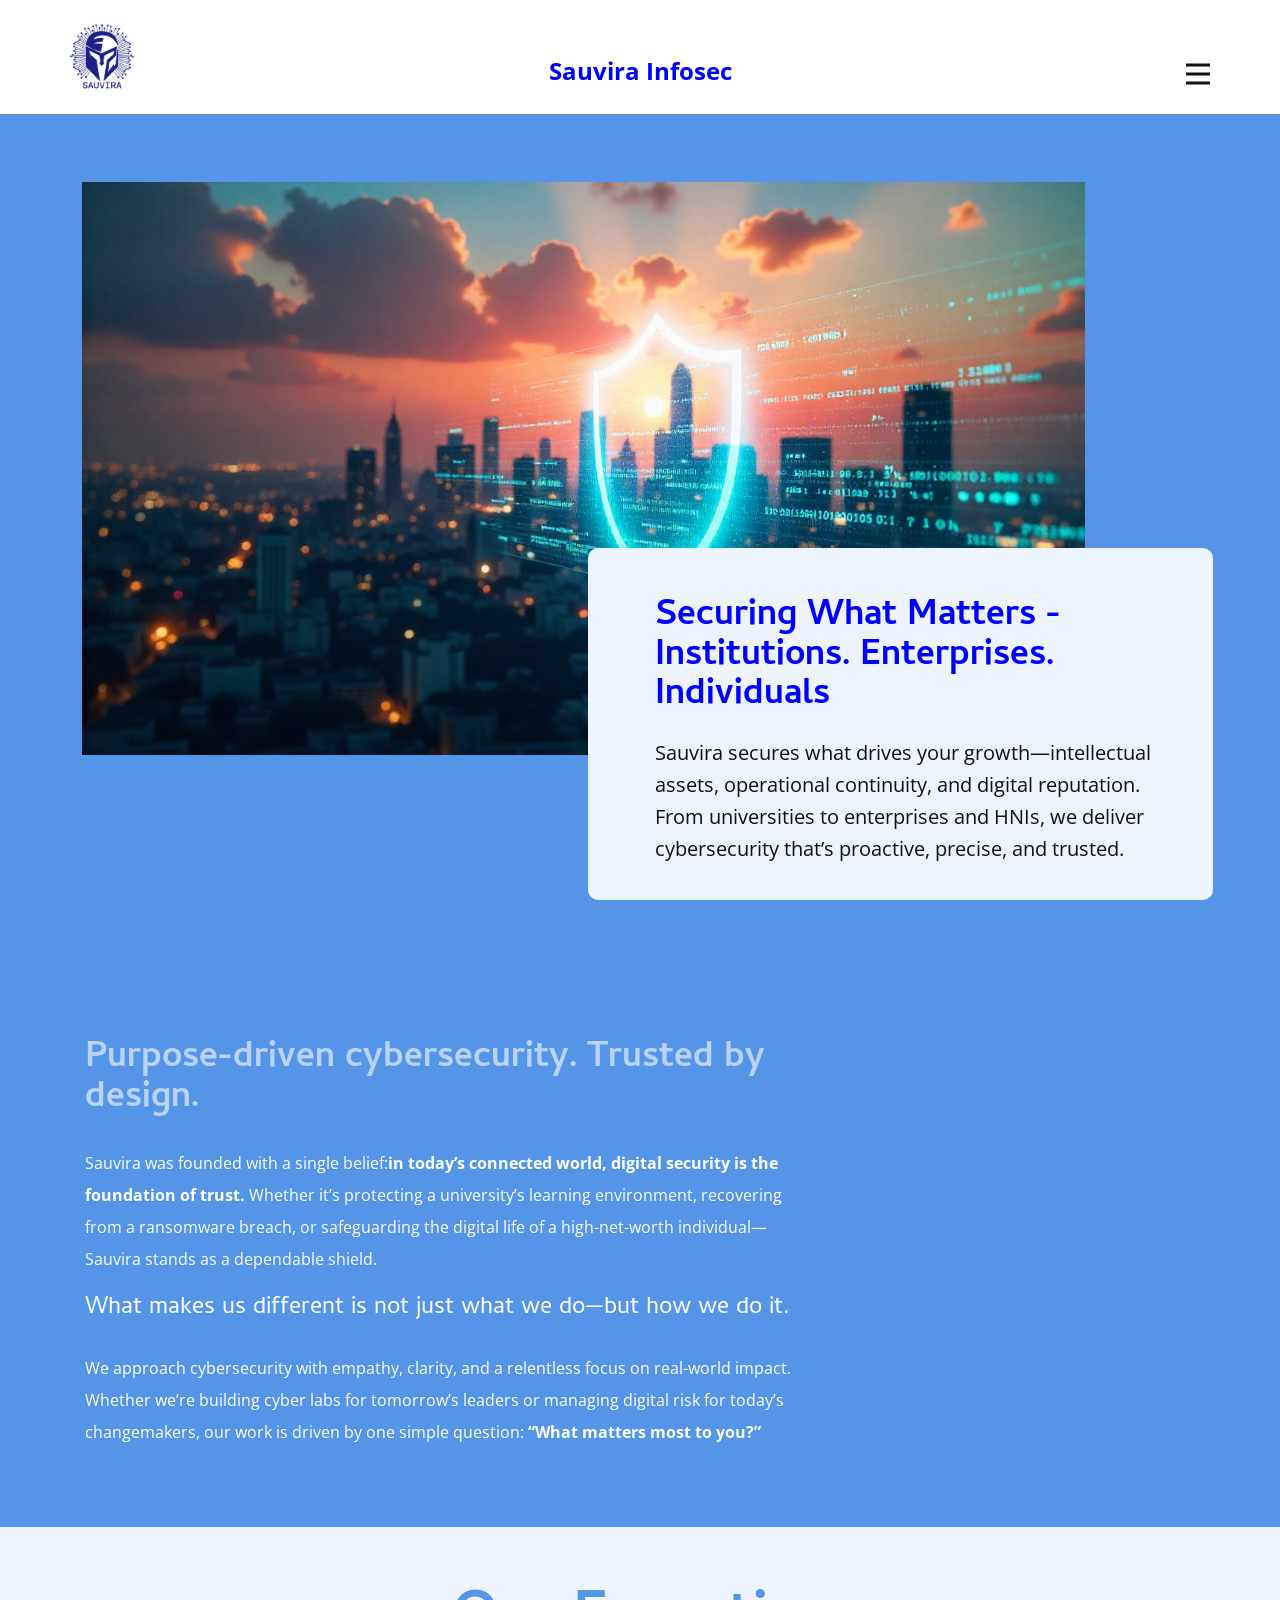
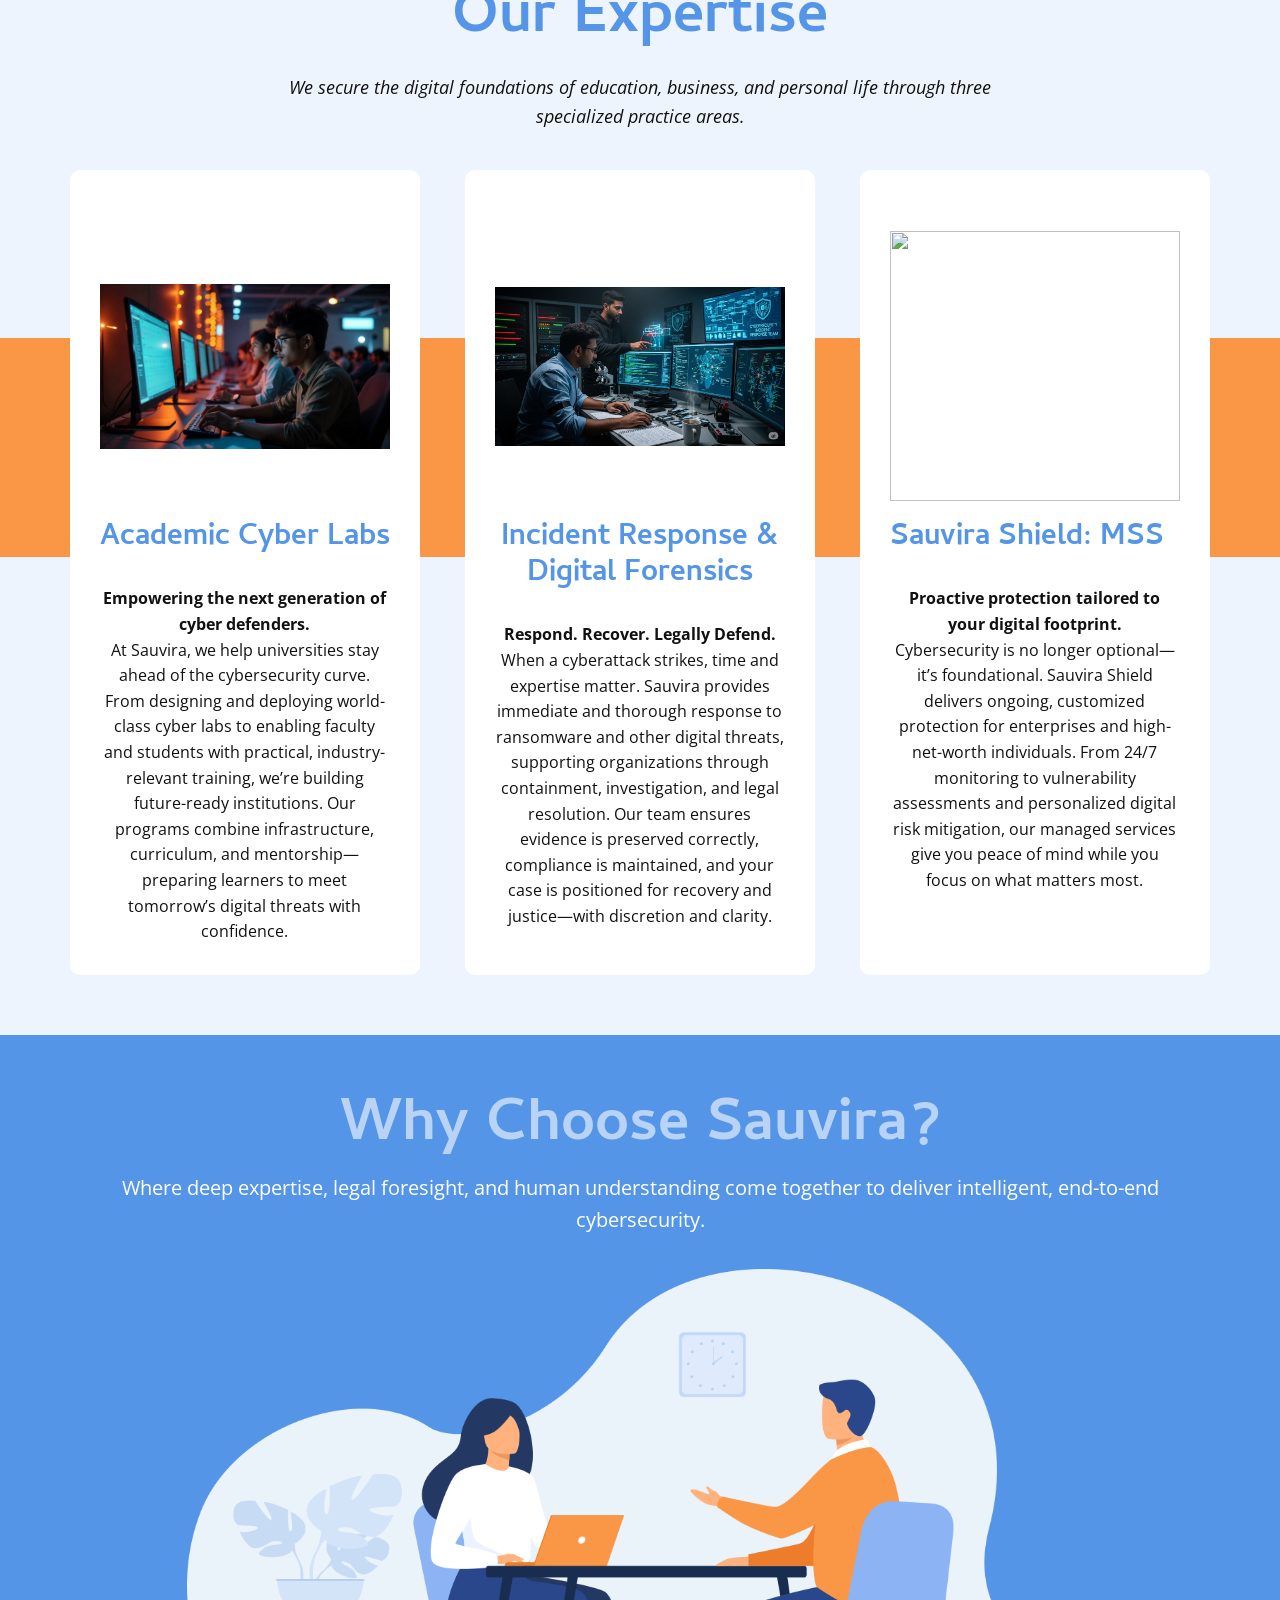
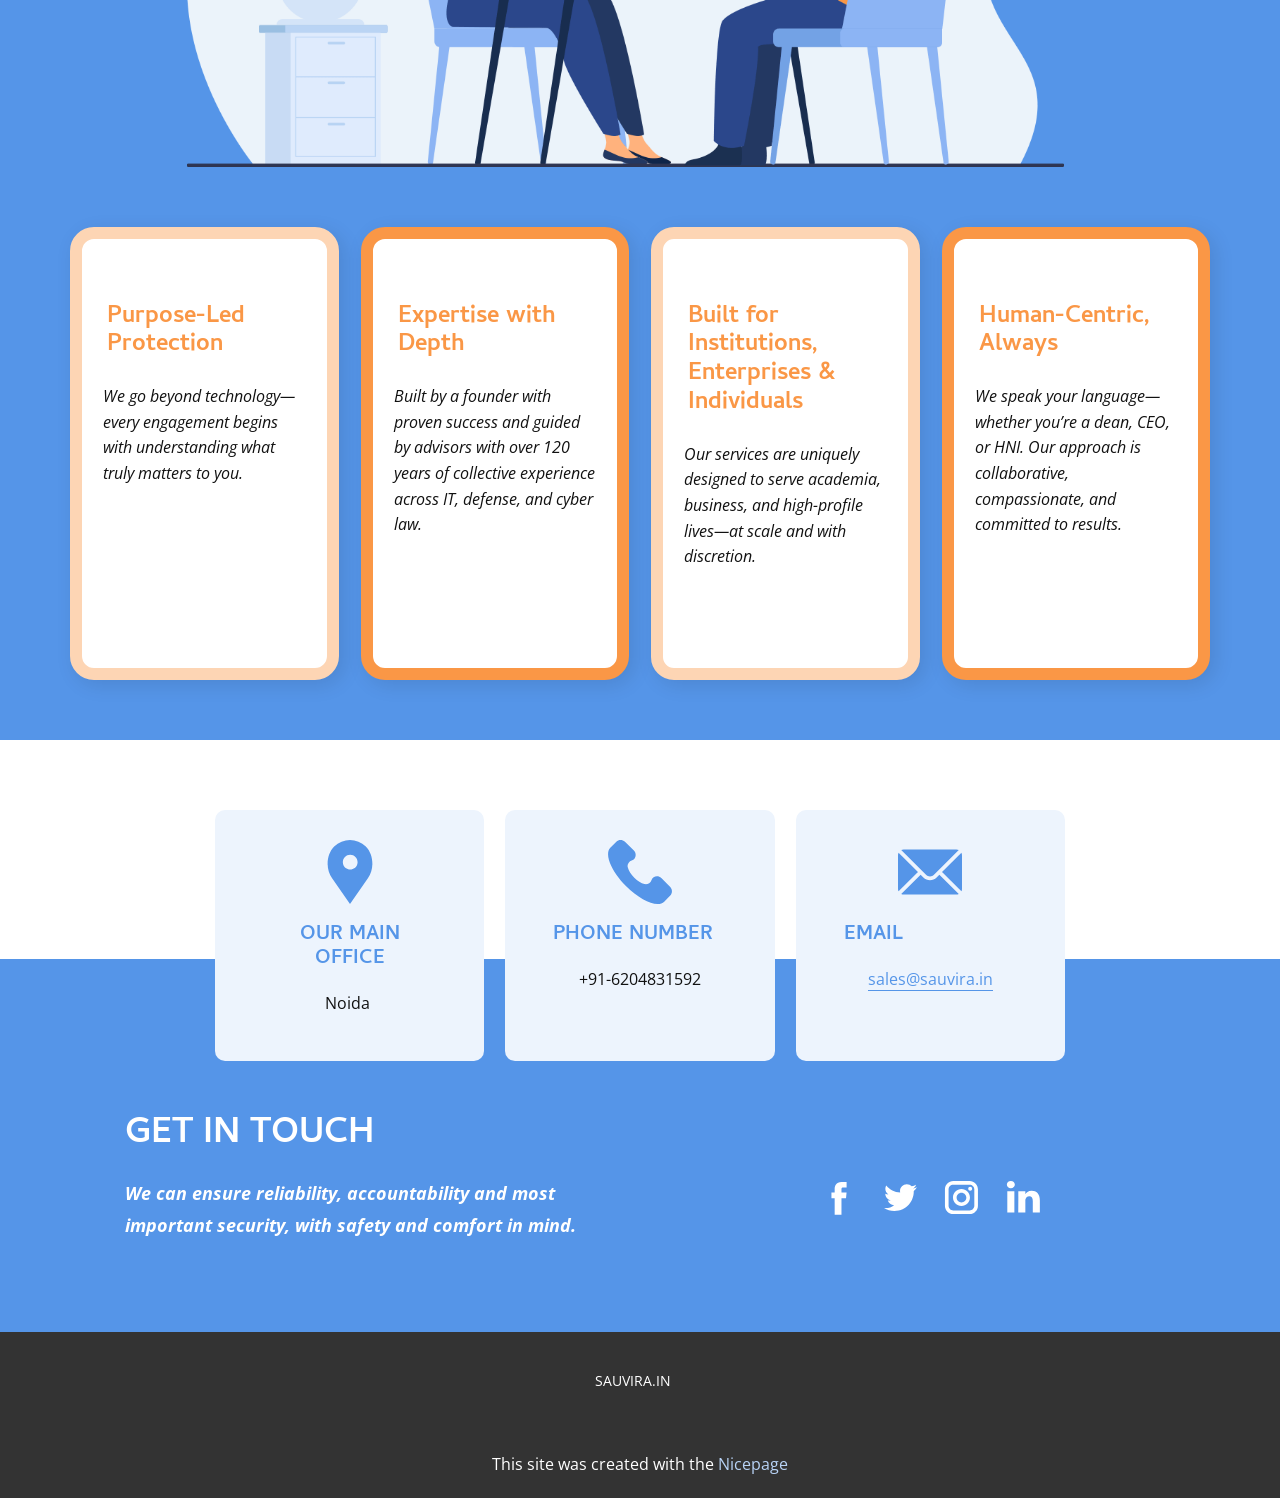
==== commit bb1dbea5: "Address and Email change" ====
--- a/index.html
+++ b/index.html
@@ -169,7 +169,7 @@
 	C6.751,11.72,6.031,23.763,11.459,31L26,52l14.541-21C45.969,23.763,45.249,11.72,38.853,5.324z M26.177,24c-3.314,0-6-2.686-6-6
 	s2.686-6,6-6s6,2.686,6,6S29.491,24,26.177,24z"></path></svg></span>
               <h5 class="u-text u-text-default u-text-palette-1-base u-text-1">our main office</h5>
-              <p class="u-text u-text-2">KDP Grand Savanna, Ghaziabad, 201003&nbsp;</p>
+              <p class="u-text u-text-2">Noida&nbsp;</p>
             </div>
           </div>
           <div class="u-align-center u-container-align-center u-container-style u-list-item u-palette-1-light-3 u-radius-10 u-repeater-item u-shape-round u-list-item-2">
@@ -194,7 +194,7 @@
 </g></svg></span>
               <h5 class="u-text u-text-default u-text-palette-1-base u-text-5">Email</h5>
               <p class="u-text u-text-6">
-                <a href="mailto:sakshi@sauvira.in" class="u-active-none u-border-1 u-border-no-left u-border-no-right u-border-no-top u-border-palette-1-base u-btn u-button-link u-button-style u-hover-none u-none u-text-palette-1-base u-btn-1">sakshi@sauvira.in </a>
+                <a href="mailto:sales@sauvira.in" class="u-active-none u-border-1 u-border-no-left u-border-no-right u-border-no-top u-border-palette-1-base u-btn u-button-link u-button-style u-hover-none u-none u-text-palette-1-base u-btn-1">sales@sauvira.in </a>
               </p>
             </div>
           </div>
--- a/index.css
+++ b/index.css
@@ -4,6 +4,10 @@
 
 .u-section-1 .u-sheet-1 {
   min-height: 823px;
+}
+
+span.text{
+ margin: -42px auto auto auto;
 }
 
 .u-section-1 .u-image-1 {
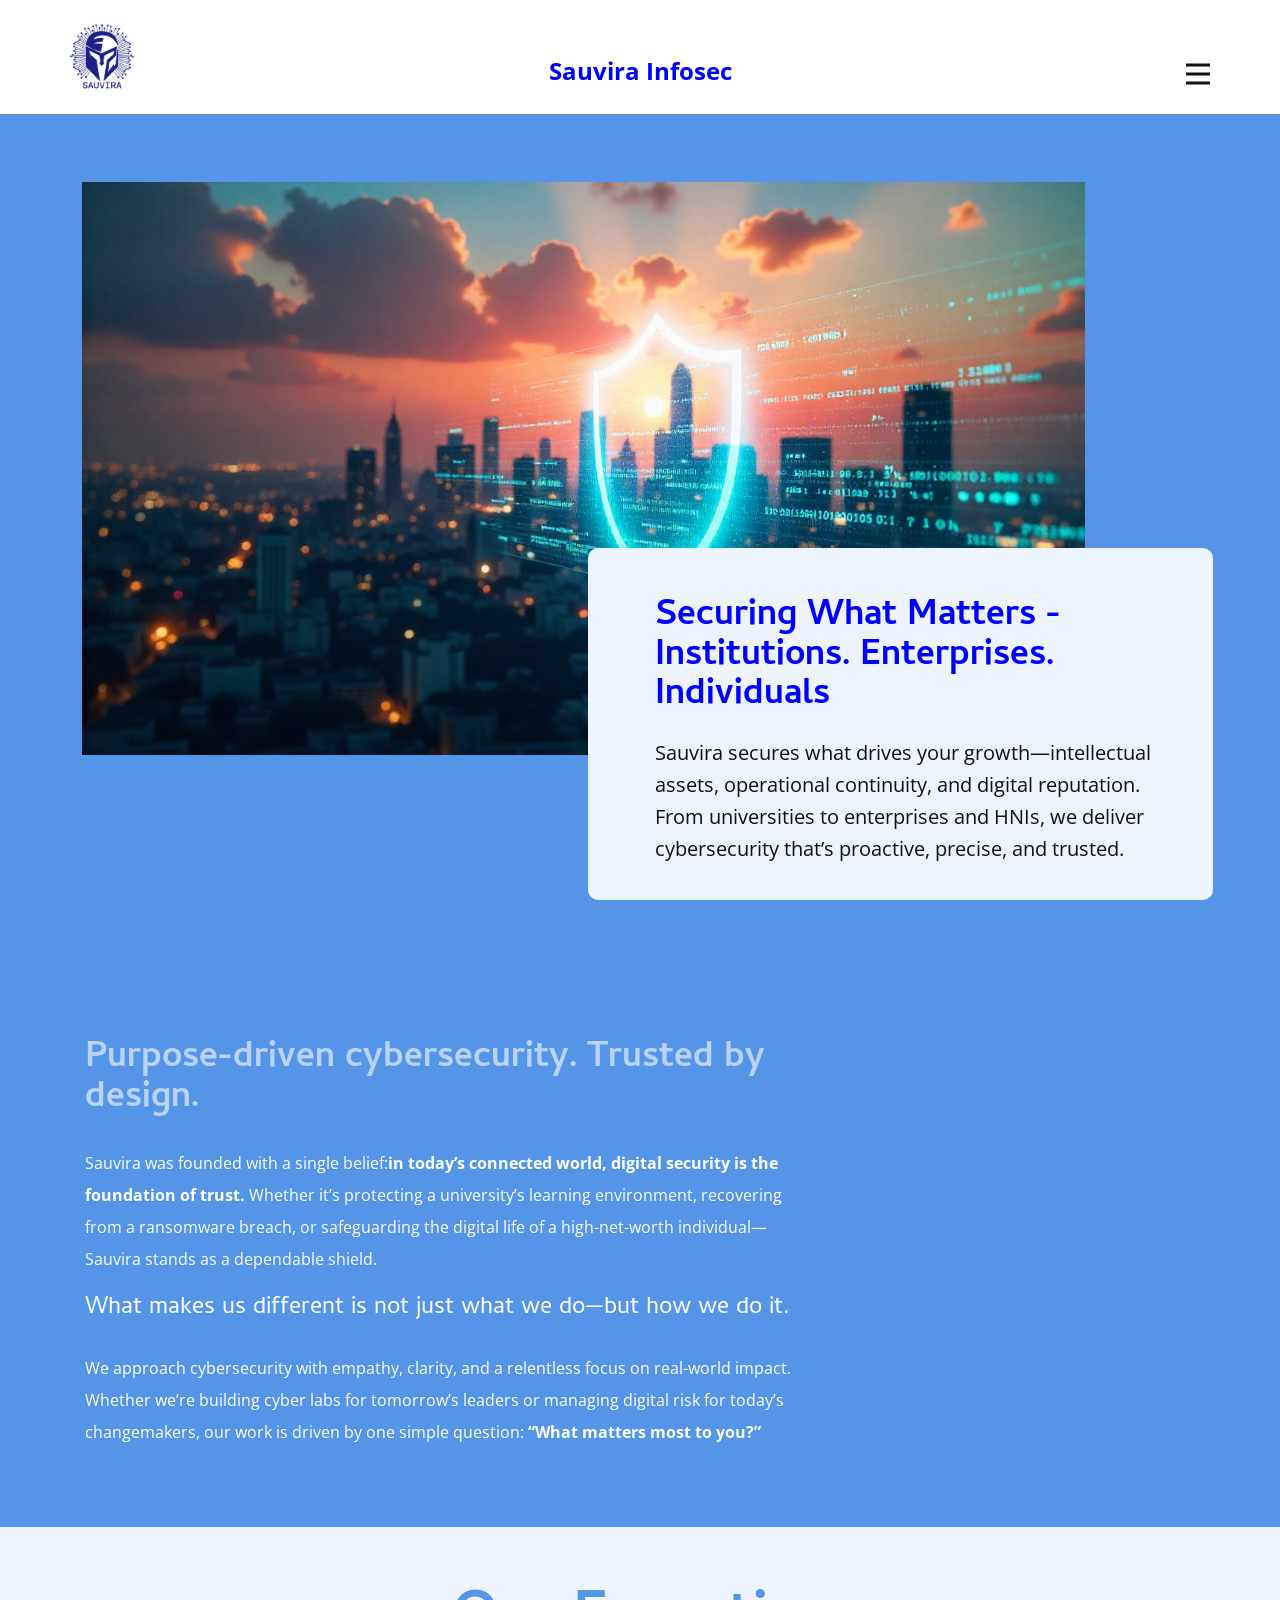
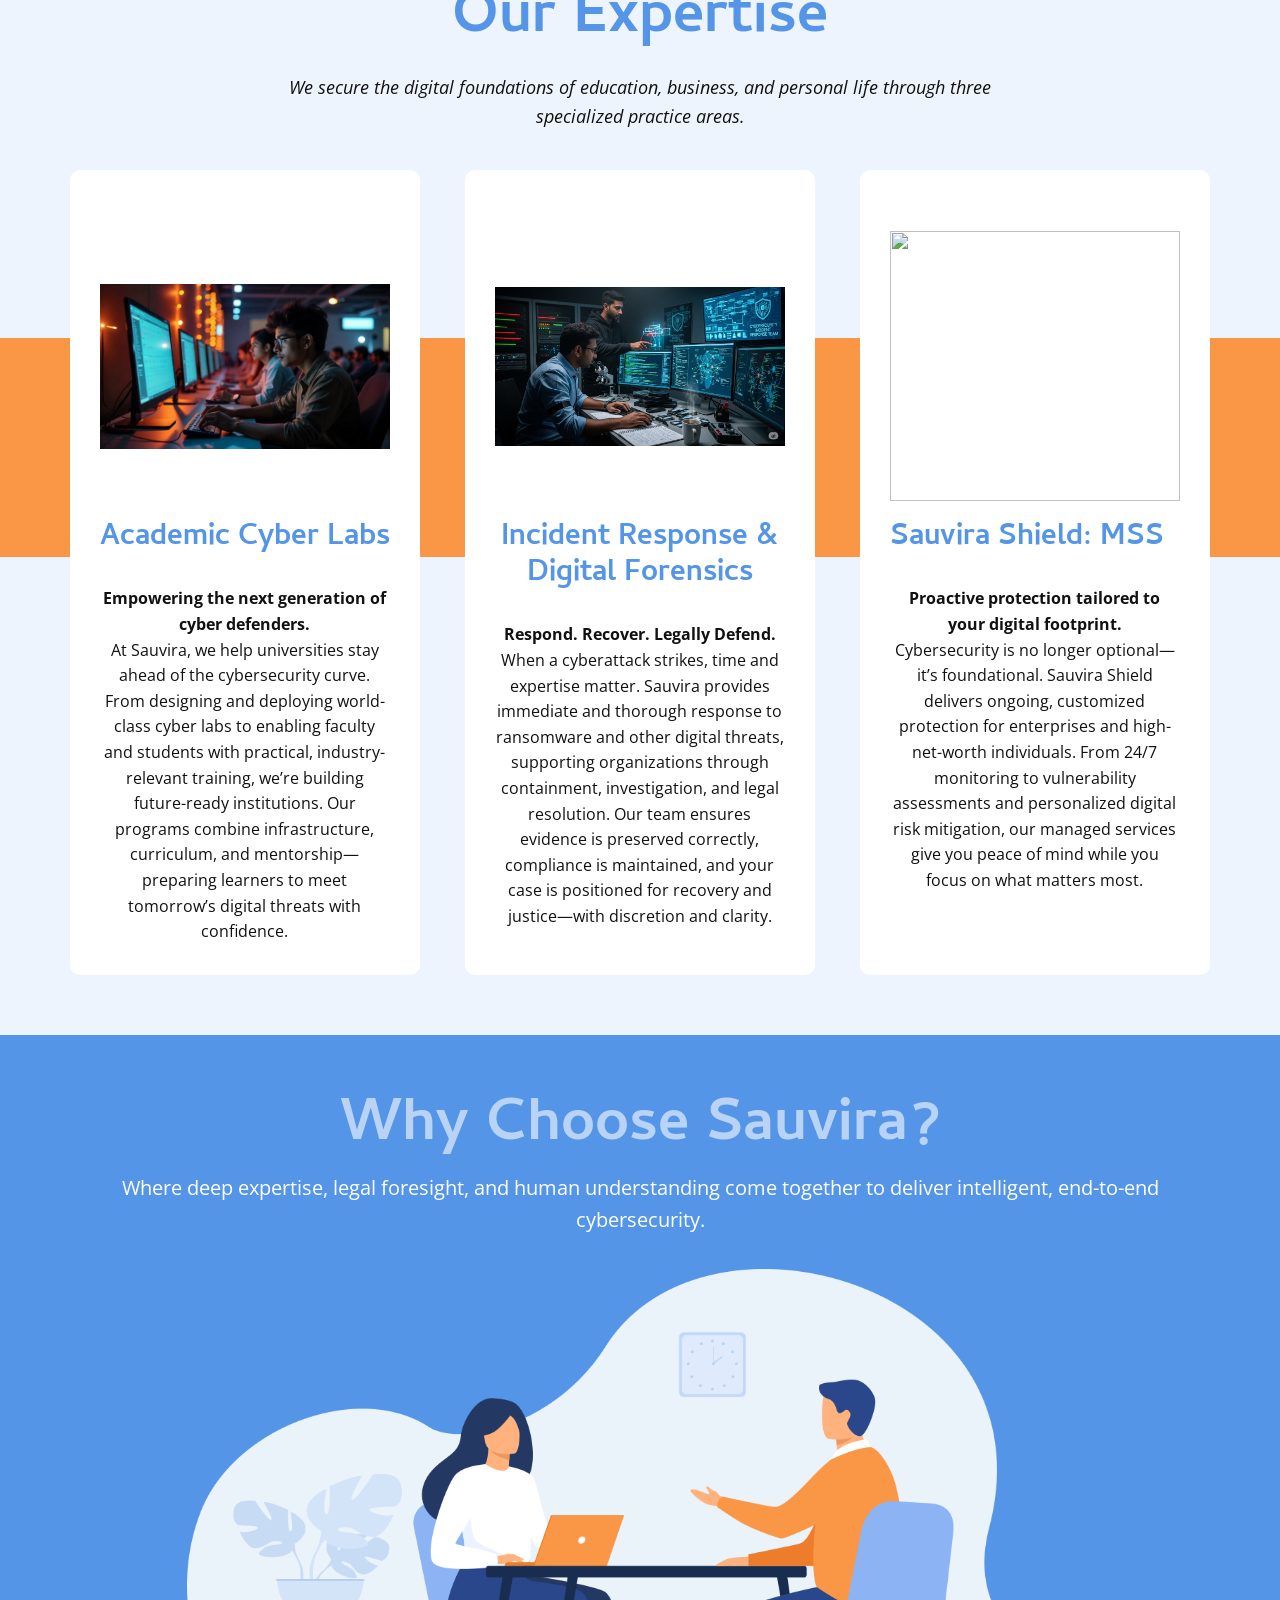
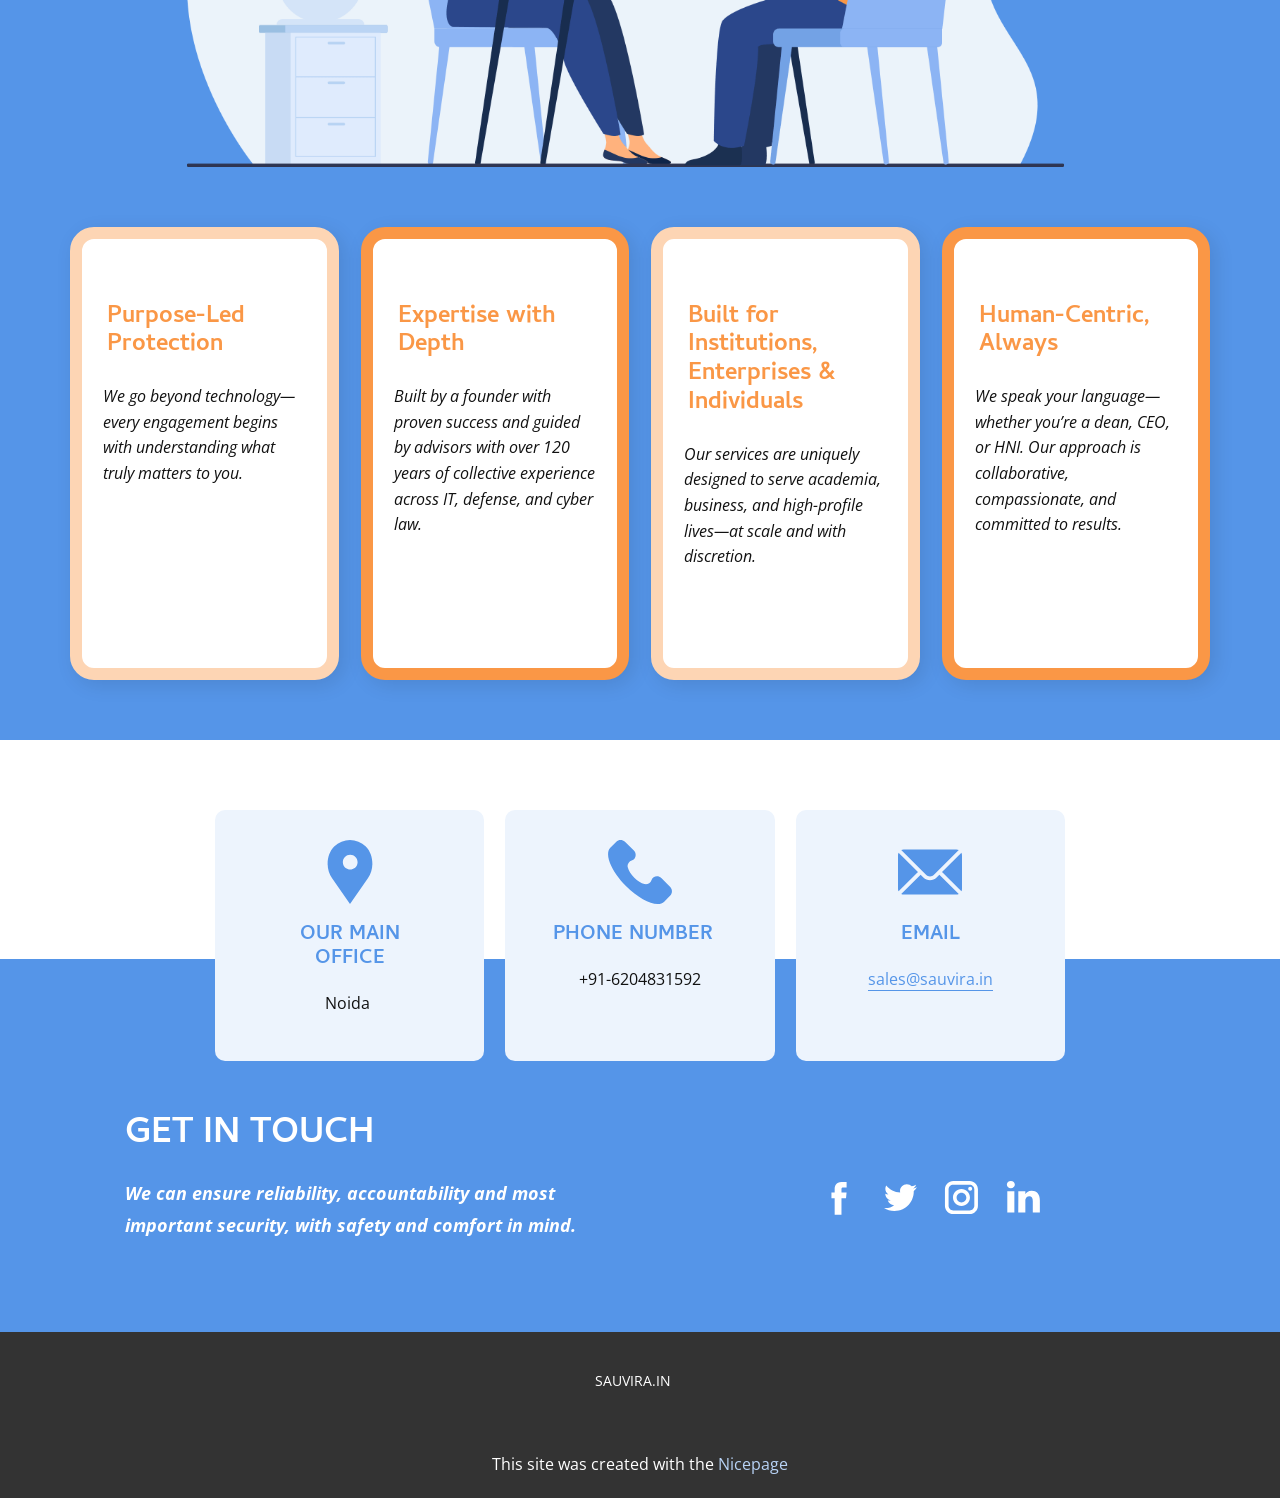
==== commit a12703ee: "Email center aling" ====
--- a/index.html
+++ b/index.html
@@ -192,7 +192,7 @@
 </g><g><g><path d="M331,277.211l-21.973,21.973c-29.239,29.239-76.816,29.239-106.055,0L181,277.211L25.721,431.49    C31.588,434.297,38.073,436,45,436h422c6.927,0,13.412-1.703,19.279-4.51L331,277.211z"></path>
 </g>
 </g></svg></span>
-              <h5 class="u-text u-text-default u-text-palette-1-base u-text-5">Email</h5>
+            <center> <h5 class="u-text u-text-default u-text-palette-1-base u-text-5">Email</h5> </center>
               <p class="u-text u-text-6">
                 <a href="mailto:sales@sauvira.in" class="u-active-none u-border-1 u-border-no-left u-border-no-right u-border-no-top u-border-palette-1-base u-btn u-button-link u-button-style u-hover-none u-none u-text-palette-1-base u-btn-1">sales@sauvira.in </a>
               </p>
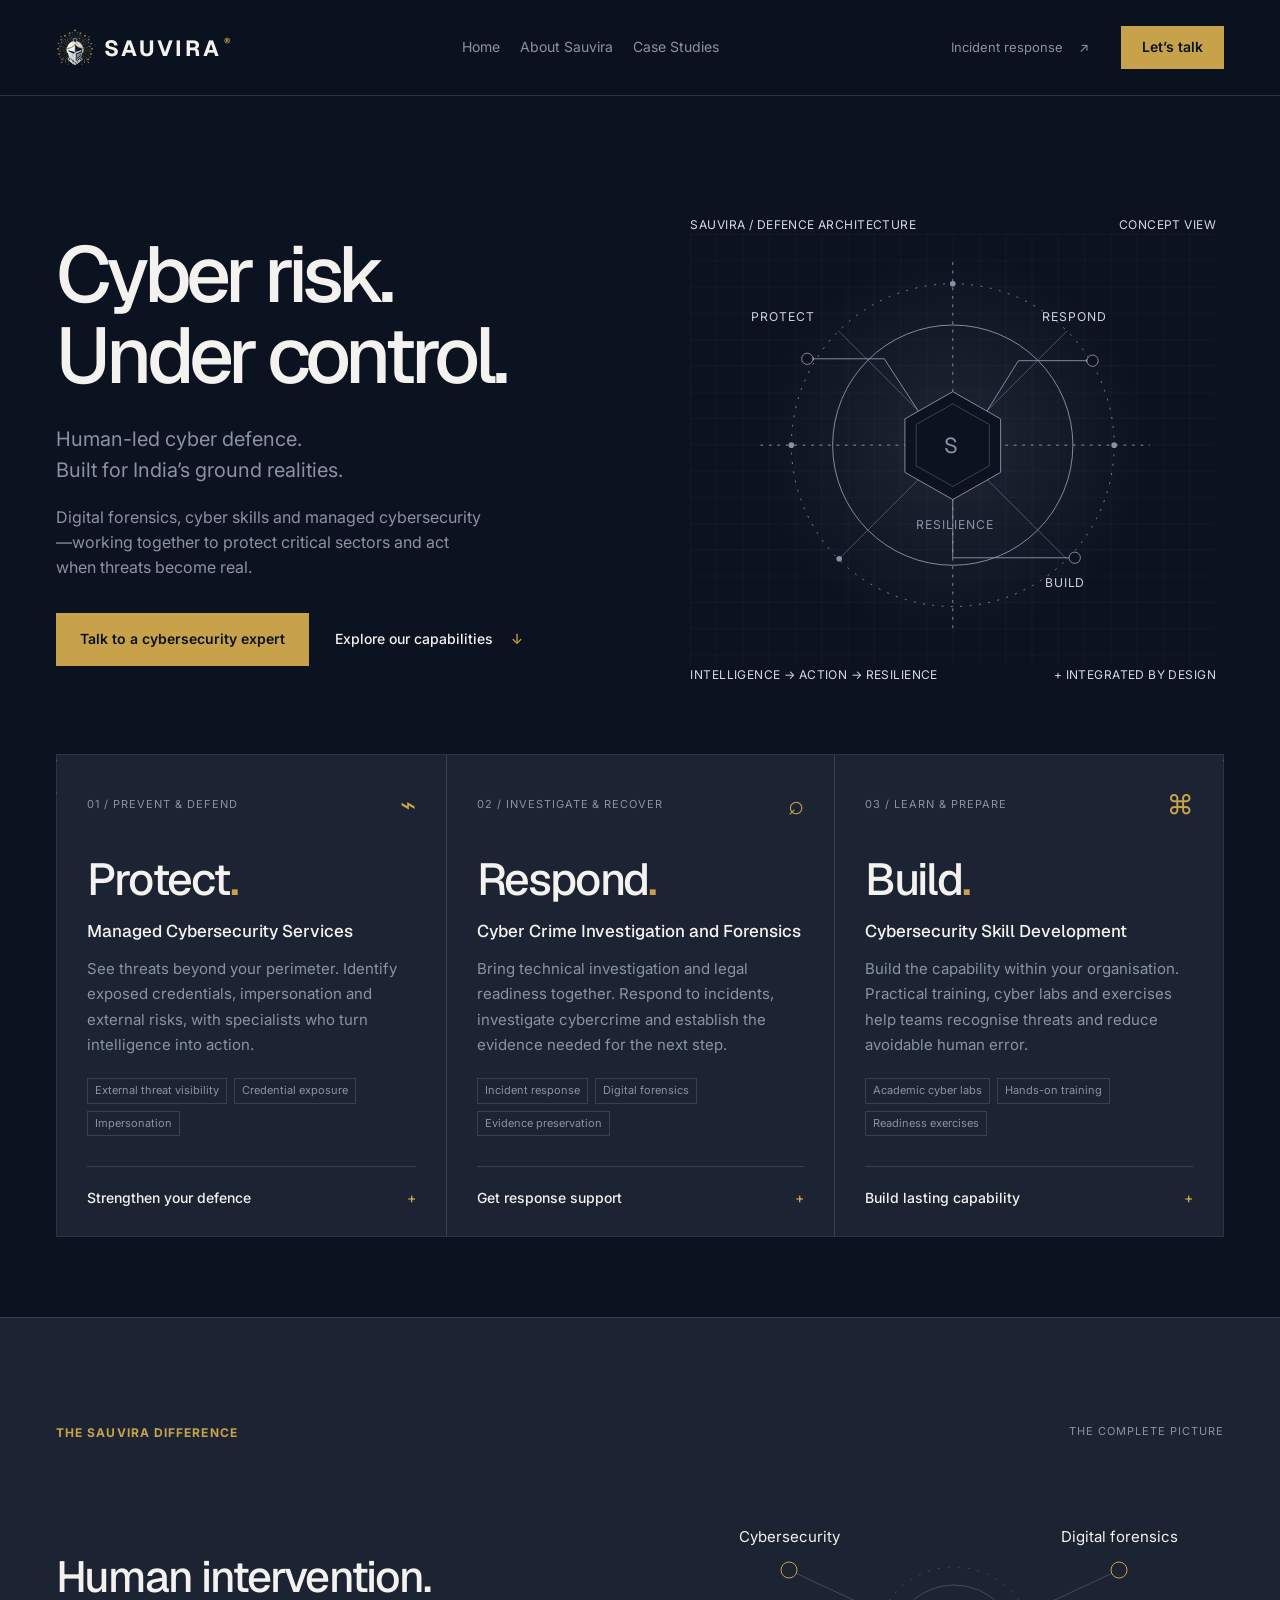
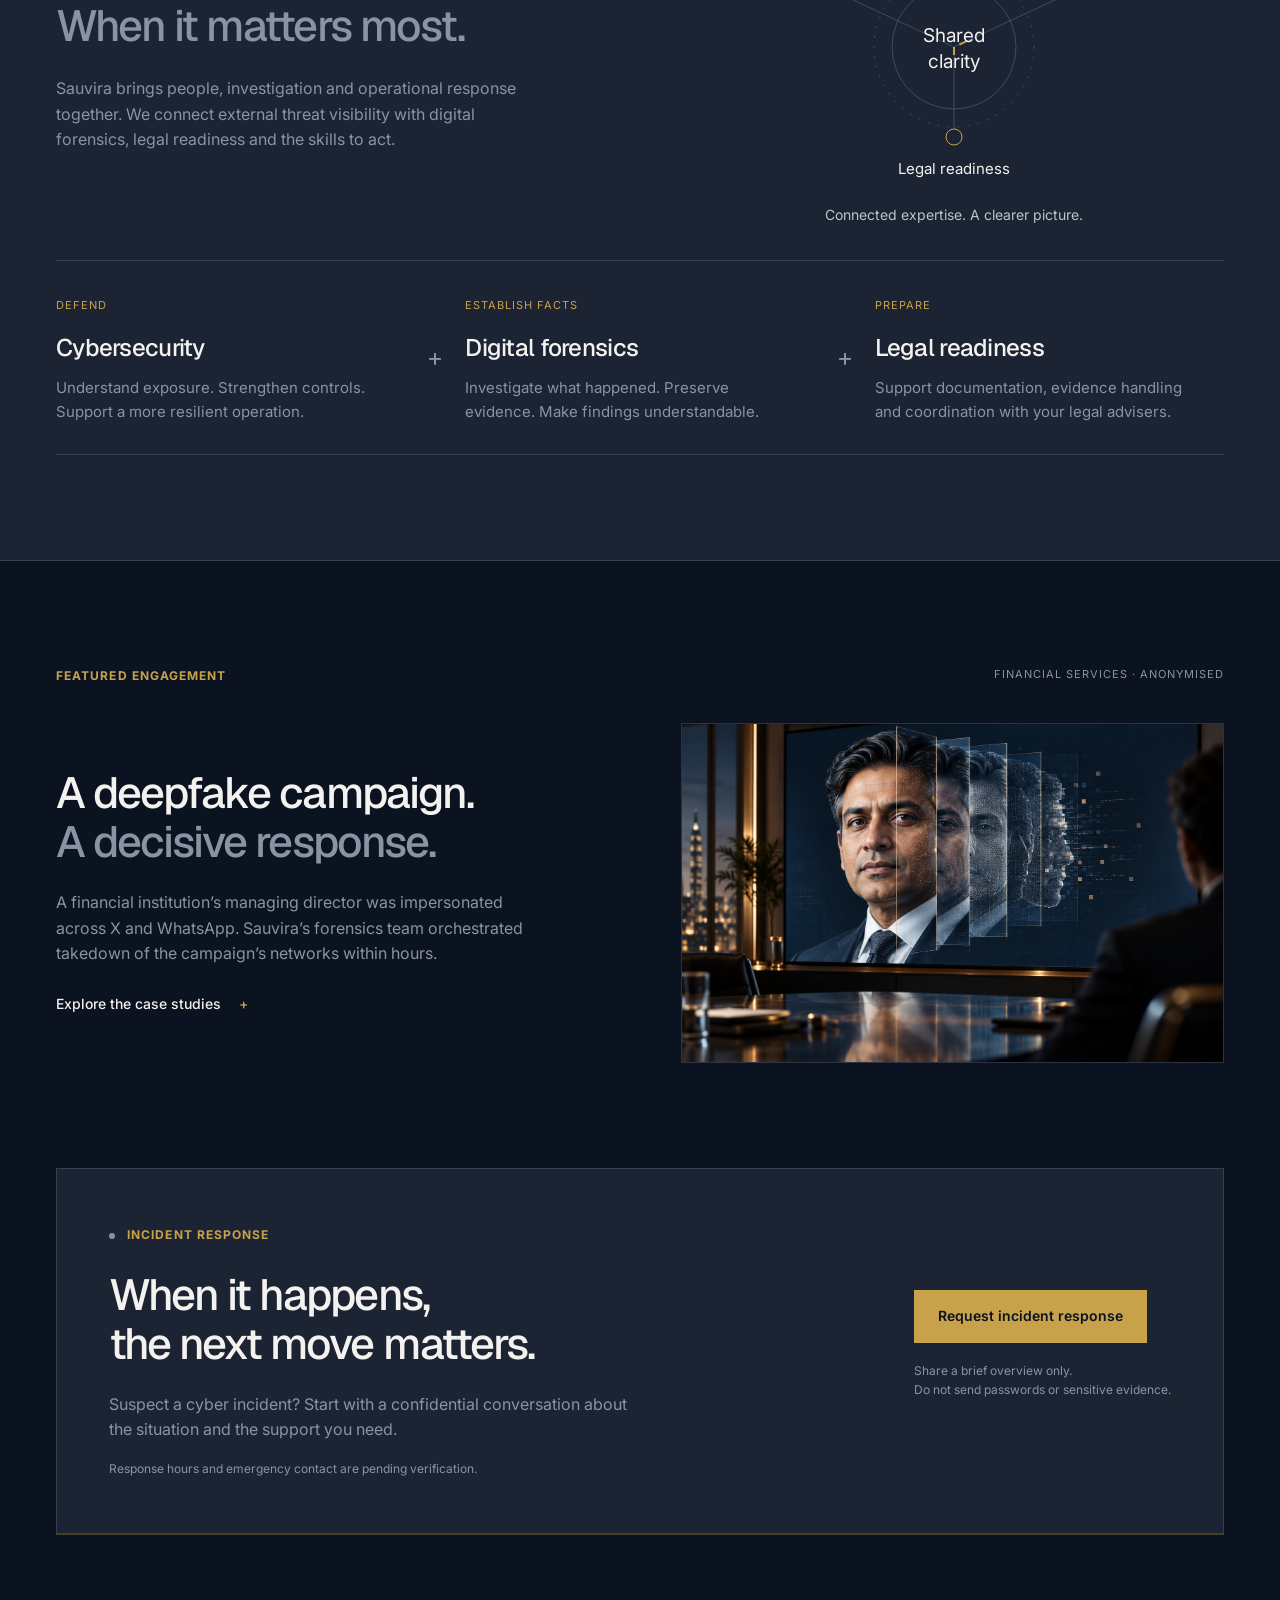
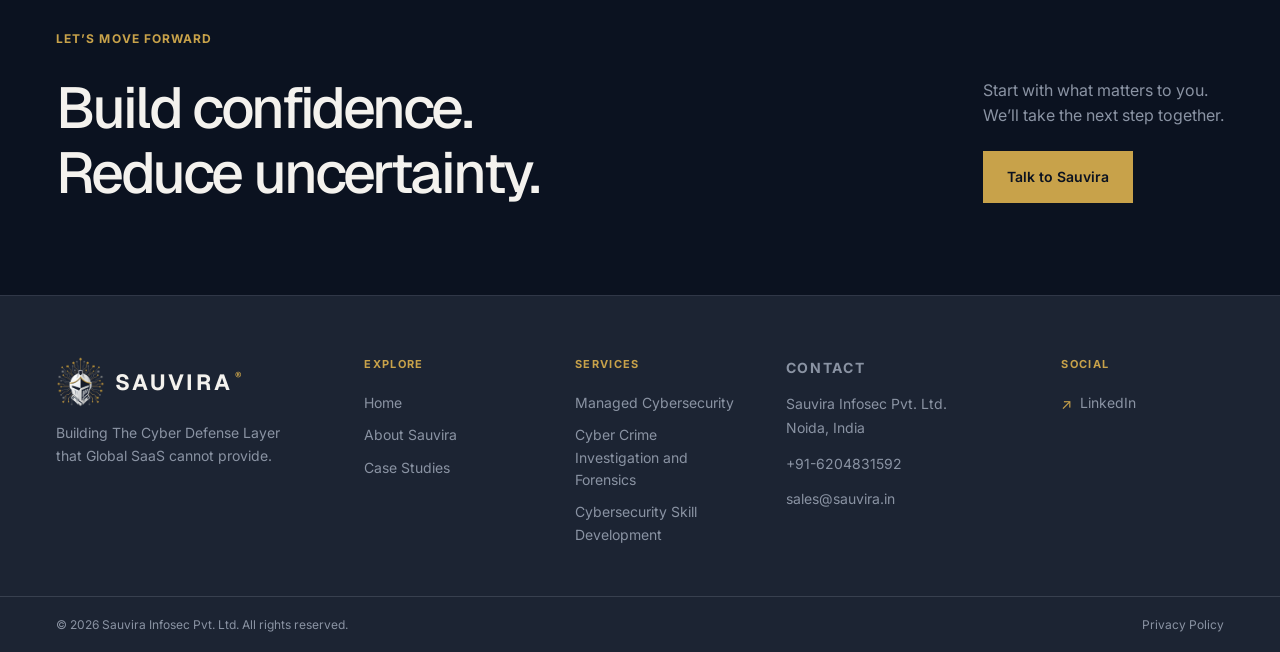
==== commit 1aae423a: "Add redesigned site pages, assets and working contact/incident forms Fix app.js syntax error that di" ====
--- a/index.html
+++ b/index.html
@@ -1,245 +1,83 @@
-<!DOCTYPE html>
-<html style="font-size: 16px;" lang="en"><head>
-    <meta name="viewport" content="width=device-width, initial-scale=1.0">
-    <meta charset="utf-8">
-    <meta name="keywords" content="​Large payments volume or unique business model?">
-    <meta name="description" content="">
-    <title>Sauvira Infosec</title>
-	<link rel="icon" href="images/Sauvira Logo.png" type="image/x-icon">
-    <link rel="stylesheet" href="nicepage.css" media="screen">
-<link rel="stylesheet" href="index.css" media="screen">
-    <script class="u-script" type="text/javascript" src="jquery-1.9.1.min.js" defer=""></script>
-    <script class="u-script" type="text/javascript" src="nicepage.js" defer=""></script>
-    <meta name="generator" content="Nicepage 7.5.1, nicepage.com">
-    
-    
-    
-    
-    
-    
-    
-    <link id="u-theme-google-font" rel="stylesheet" href="https://fonts.googleapis.com/css?family=Open+Sans:300,300i,400,400i,500,500i,600,600i,700,700i,800,800i|Cambay:400,400i,700,700i">
-    <link id="u-page-google-font" rel="stylesheet" href="https://fonts.googleapis.com/css?family=Advent+Pro:100,100i,200,200i,300,300i,400,400i,500,500i,600,600i,700,700i,800,800i,900,900i|Cambay:400,400i,700,700i">
-    <script type="application/ld+json">{
-		"@context": "http://schema.org",
-		"@type": "Organization",
-		"name": "",
-		"logo": "images/Sauvira Logo.png"
-}</script>
-    <meta name="theme-color" content="#5595e8">
-    <meta property="og:title" content="home 2">
-    <meta property="og:type" content="website">
-  <meta data-intl-tel-input-cdn-path="intlTelInput/"></head>
-  <body data-home-page="https://website6460731.nicepage.io/home-2.html?version=56372b51-fb60-0838-2980-4fa841f85796" data-home-page-title="home 2" data-path-to-root="./" data-include-products="false" class="u-body u-xl-mode" data-lang="en">
-<header class="u-clearfix u-header u-header" id="sec-d9ff"><div class="u-clearfix u-sheet u-valign-middle u-sheet-1">
-        <a href="#" class="u-image u-logo u-image-1">
-          <img src="images/Sauvira Logo.png" class="u-logo-image u-logo-image-1"> 
-        </a>
-	<span class ="text" style="font-size:24px; color:blue"><b>Sauvira Infosec</b></span>
-        <nav class="u-menu u-menu-hamburger u-offcanvas u-menu-1" data-responsive-from="XL">
-          <div class="menu-collapse" style="font-size: 1rem; letter-spacing: 0px; font-weight: 700; text-transform: uppercase;">
-            <a class="u-button-style u-custom-active-border-color u-custom-border u-custom-border-color u-custom-borders u-custom-hover-border-color u-custom-left-right-menu-spacing u-custom-padding-bottom u-custom-text-color u-custom-text-hover-color u-custom-top-bottom-menu-spacing u-hamburger-link u-nav-link u-text-active-palette-1-base u-text-hover-palette-2-base" href="#">
-              <svg class="u-svg-link" viewBox="0 0 24 24"><use xlink:href="#menu-hamburger"></use></svg>
-              <svg class="u-svg-content" version="1.1" id="menu-hamburger" viewBox="0 0 16 16" x="0px" y="0px" xmlns:xlink="http://www.w3.org/1999/xlink" xmlns="http://www.w3.org/2000/svg"><g><rect y="1" width="16" height="2"></rect><rect y="7" width="16" height="2"></rect><rect y="13" width="16" height="2"></rect>
-</g></svg>
-            </a>
-          </div>
-          <div class="u-custom-menu u-nav-container">
-            <ul class="u-nav u-spacing-30 u-unstyled u-nav-1"><li class="u-nav-item"><a class="u-border-2 u-border-active-palette-1-base u-border-hover-palette-1-base u-border-no-left u-border-no-right u-border-no-top u-button-style u-nav-link u-text-active-palette-1-base u-text-grey-90 u-text-hover-grey-90" href="#" style="padding: 10px 0px;">Coming Soon</a>
-</li><li class="u-nav-item"><a class="u-border-2 u-border-active-palette-1-base u-border-hover-palette-1-base u-border-no-left u-border-no-right u-border-no-top u-button-style u-nav-link u-text-active-palette-1-base u-text-grey-90 u-text-hover-grey-90" href="#" style="padding: 10px 0px;">Sauvira Infosec</a>
-</li></ul>
-          </div>
-          <div class="u-custom-menu u-nav-container-collapse">
-            <div class="u-black u-container-style u-inner-container-layout u-opacity u-opacity-95 u-sidenav">
-              <div class="u-inner-container-layout u-sidenav-overflow">
-                <div class="u-menu-close"></div>
-                <ul class="u-align-center u-nav u-popupmenu-items u-unstyled u-nav-2">
-					<li class="u-nav-item"><a class="u-button-style u-nav-link" href="#carousel_f1f0" style="padding: 10px 20px;">Home</a> </li>
-					<li class="u-nav-item"><a class="u-button-style u-nav-link" href="#carousel_2df3" style="padding: 10px 20px;">Our Expertise</a></li>
-					<li class="u-nav-item"><a class="u-button-style u-nav-link" href="#sec-d5cf" style="padding: 10px 20px;">Why Sauvira</a></li>
-					<li class="u-nav-item"><a class="u-button-style u-nav-link" href="#carousel_87c6" style="padding: 10px 20px;">Contact Us</a></li>
-				</ul>
-              </div>
-            </div>
-            <div class="u-black u-menu-overlay u-opacity u-opacity-70"></div>
-          </div>
-        </nav>
-      </div></header> 
-    <section class="u-clearfix u-palette-1-base u-section-1" id="carousel_b93f">
-      <div class="u-clearfix u-sheet u-sheet-1">
-        <img class="custom-expanded u-image u-image-contain u-image-1" src="images/home.png" data-image-width="6000" data-image-height="4004">
-        <div class="custom-expanded u-align-left u-container-align-left u-container-style u-group u-palette-1-light-3 u-radius-10 u-shape-round u-group-1">
-          <div class="u-container-layout u-container-layout-1">
-            <h2 style="font-size: 36px; color: blue;" class="u-text u-text-2"> Securing What Matters - Institutions. Enterprises. Individuals&nbsp;</h2>
-            <p class="u-text u-text-2">Sauvira secures what drives your growth—intellectual assets, operational continuity, and digital reputation. From universities to enterprises and HNIs, we deliver cybersecurity that’s proactive, precise, and trusted. </p>
-          </div>
-        </div>
+<!doctype html>
+<html lang="en">
+<head>
+<meta charset="utf-8"><meta name="viewport" content="width=device-width,initial-scale=1">
+<title>Sauvira — Cyber risk. Under control.</title>
+<meta name="description" content="Human-led cyber defence for India’s critical sectors. Digital forensics, cyber skills development and managed cybersecurity under one roof.">
+<meta name="theme-color" content="#0B1220"><meta property="og:title" content="Sauvira — Cyber risk. Under control."><meta property="og:description" content="Protect what matters. Respond with clarity. Build resilience."><meta property="og:type" content="website">
+<link rel="icon" href="favicon.svg" type="image/svg+xml"><link rel="stylesheet" href="styles-responsive-v8.css"><script src="app.js" defer></script>
+</head>
+<body>
+<a class="skip" href="#main">Skip to content</a>
+<header class="header"><a class="brand" href="index.html" aria-label="Sauvira home"><img src="images/sauvira-logo-3d.png" alt="Sauvira logo" class="header-logo"><span class="brand-name">SAUVIRA<span class="brand-dot">®</span></span></a><button class="menu-toggle" aria-expanded="false" aria-controls="navigation">Menu <span>☰</span></button><nav id="navigation" aria-label="Main navigation"><a href="index.html">Home</a><a href="about.html">About Sauvira</a><a href="clients.html">Case Studies</a></nav><a class="header-emergency" href="index.html#incident">Incident response <span aria-hidden="true">↗</span></a><a class="button small" href="index.html#contact">Let’s talk</a></header>
+<main id="main">
+<section class="hero wrap">
+<div class="hero-top"><span class="eyebrow"></span><span class="mono hero-coordinate"></span></div>
+<div class="hero-grid"><div class="hero-copy"><h1>Cyber risk.<br><span>Under control.</span></h1><p>Human-led cyber defence.<br>Built for India’s ground realities.</p><p class="hero-description">Digital forensics, cyber skills and managed cybersecurity—working together to protect critical sectors and act when threats become real.</p><div class="actions"><button class="button" data-contact="general">Talk to a cybersecurity expert</button><a class="text-link" href="#capabilities">Explore our capabilities <span>↓</span></a></div></div>
+<div class="system" role="img" aria-label="Conceptual network diagram connecting protection, response and capability around a secure core">
+<div class="system-head mono"><span>SAUVIRA / DEFENCE ARCHITECTURE</span><span>CONCEPT VIEW</span></div>
+<svg viewBox="0 0 560 460" aria-hidden="true"><defs><pattern id="grid" width="28" height="28" patternUnits="userSpaceOnUse"><path d="M 28 0 L 0 0 0 28" fill="none" stroke="#8A93A3" stroke-opacity=".10"/></pattern><radialGradient id="halo"><stop stop-color="#8A93A3" stop-opacity=".15"/><stop offset="1" stop-color="#8A93A3" stop-opacity="0"/></radialGradient></defs><rect width="560" height="460" fill="url(#grid)"/><circle cx="280" cy="225" r="208" fill="url(#halo)"/><g class="orbits" fill="none" stroke="#8A93A3"><circle cx="280" cy="225" r="172" stroke-dasharray="2 8"/><circle cx="280" cy="225" r="128"/><path d="M280 30V420M75 225H490" stroke-dasharray="3 6"/><path d="M158 103L402 347M158 347L402 103" stroke-opacity=".5"/></g><g fill="none" stroke="#8A93A3"><path d="M125 133H207L250 199M429 135H350L310 199M280 273V345H410"/><path class="signal" d="M125 133H207L250 199M429 135H350L310 199M280 273V345H410" stroke="#C8A24A" stroke-width="3" stroke-dasharray="7 190"/></g><g fill="#0B1220" stroke="#8A93A3"><path d="M280 168L331 197V254L280 283L229 254V197Z"/><path d="M280 181L319 203V247L280 269L241 247V203Z" stroke-opacity=".4"/></g><text x="280" y="233" text-anchor="middle" fill="#8A93A3" font-size="23" font-family="Geist, Arial" letter-spacing="3">S</text><g fill="#0B1220" stroke="#8A93A3"><circle cx="125" cy="133" r="6"/><circle cx="429" cy="135" r="6"/><circle cx="410" cy="345" r="6"/></g><g fill="#CCD2DC" font-size="13" font-family="Inter, Arial, sans-serif" letter-spacing="1"><text x="65" y="93">PROTECT</text><text x="375" y="93">RESPOND</text><text x="378" y="376">BUILD</text><text x="241" y="314" fill="#8A93A3">RESILIENCE</text></g><g fill="#8A93A3"><circle cx="280" cy="53" r="3"/><circle cx="108" cy="225" r="3"/><circle cx="452" cy="225" r="3"/><circle cx="159" cy="346" r="3"/></g></svg>
+<div class="system-foot mono"><span>INTELLIGENCE → ACTION → RESILIENCE</span><span>+ INTEGRATED BY DESIGN</span></div></div></div>
+<div class="hero-base"><span class="mono">ONE PARTNER. THREE CONNECTED CAPABILITIES.</span><a href="#capabilities" class="mono">SCROLL TO EXPLORE ↓</a></div>
+</section>
+<section id="capabilities" class="capabilities wrap"><p class="mobile-swipe-hint">Swipe to explore →</p><div class="cap-grid" style="margin-top: -80px; margin-bottom: 80px;"><article class="cap-card"><div class="cap-top"><span class="mono">01 / PREVENT & DEFEND</span><span class="cap-icon">⌁</span></div><h2>Protect<span>.</span></h2><h3>Managed Cybersecurity Services</h3><p>See threats beyond your perimeter. Identify exposed credentials, impersonation and external risks, with specialists who turn intelligence into action.</p><div class="tags"><span>External threat visibility</span><span>Credential exposure</span><span>Impersonation</span></div><a href="index.html#contact" class="text-link">Strengthen your defence <span>+</span></a></article><article class="cap-card respond"><div class="cap-top"><span class="mono">02 / INVESTIGATE & RECOVER</span><span class="cap-icon">⌕</span></div><h2>Respond<span>.</span></h2><h3>Cyber Crime Investigation and Forensics</h3><p>Bring technical investigation and legal readiness together. Respond to incidents, investigate cybercrime and establish the evidence needed for the next step.</p><div class="tags"><span>Incident response</span><span>Digital forensics</span><span>Evidence preservation</span></div><a href="index.html#incident" class="text-link">Get response support <span>+</span></a></article><article class="cap-card"><div class="cap-top"><span class="mono">03 / LEARN & PREPARE</span><span class="cap-icon">⌘</span></div><h2>Build<span>.</span></h2><h3>Cybersecurity Skill Development</h3><p>Build the capability within your organisation. Practical training, cyber labs and exercises help teams recognise threats and reduce avoidable human error.</p><div class="tags"><span>Academic cyber labs</span><span>Hands-on training</span><span>Readiness exercises</span></div><a href="index.html#contact" class="text-link">Build lasting capability <span>+</span></a></article></div></section>
+
+<section class="difference section"><div class="wrap"><div class="section-top"><span class="eyebrow">THE SAUVIRA DIFFERENCE</span><span class="mono">THE COMPLETE PICTURE</span></div><div class="split"><div class="purpose-copy"><h2>Human intervention.<br><span>When it matters most.</span></h2><p>Sauvira brings people, investigation and operational response together. We connect external threat visibility with digital forensics, legal readiness and the skills to act.</p></div><figure class="connected-visual"><svg viewBox="0 0 540 310" role="img" aria-labelledby="connected-title connected-desc"><title id="connected-title">Three disciplines. One informed response.</title><desc id="connected-desc">Cybersecurity, digital forensics and legal readiness connect to shared clarity at the centre.</desc><g fill="none" stroke="#8A93A3" stroke-opacity=".35"><path d="M105 90L270 167L435 90M270 167V257"/><circle cx="270" cy="167" r="62"/><circle cx="270" cy="167" r="80" stroke-dasharray="2 8"/></g><g class="flow-path" fill="none" stroke="#C8A24A" stroke-width="2" stroke-dasharray="8 180"><path d="M105 90L270 167L435 90M270 167V257"/></g><g fill="#1C2433" stroke="#C8A24A"><circle cx="105" cy="90" r="8"/><circle cx="435" cy="90" r="8"/><circle cx="270" cy="257" r="8"/></g><g fill="#F4F2EE" font-family="Inter,Arial,sans-serif" font-size="15" text-anchor="middle"><text x="105" y="62">Cybersecurity</text><text x="435" y="62">Digital forensics</text><text x="270" y="294">Legal readiness</text><text x="270" y="162" font-size="19">Shared</text><text x="270" y="188" font-size="19">clarity</text></g></svg><figcaption>Connected expertise. A clearer picture.</figcaption></figure></div><div class="discipline-grid"><article><span class="mono">DEFEND</span><h3>Cybersecurity</h3><p>Understand exposure. Strengthen controls. Support a more resilient operation.</p></article><div class="plus" aria-hidden="true">+</div><article><span class="mono">ESTABLISH FACTS</span><h3>Digital forensics</h3><p>Investigate what happened. Preserve evidence. Make findings understandable.</p></article><div class="plus" aria-hidden="true">+</div><article><span class="mono">PREPARE</span><h3>Legal readiness</h3><p>Support documentation, evidence handling and coordination with your legal advisers.</p></article></div></div></section>
+
+
+
+<section class="section wrap featured-case"><div class="section-top"><span class="eyebrow">FEATURED ENGAGEMENT</span><span class="mono">FINANCIAL SERVICES · ANONYMISED</span></div><div class="split"><div><h2>A deepfake campaign.<br><span>A decisive response.</span></h2><p>A financial institution’s managing director was impersonated across X and WhatsApp. Sauvira’s forensics team orchestrated takedown of the campaign’s networks within hours.</p><a class="text-link" href="clients.html#deepfake">Explore the case studies <span>+</span></a></div><img class="feature-photo" src="images/deepfake.jpg" width="1536" height="1024" alt="Conceptual image of a fictional executive’s face reconstructed into manipulated digital layers, illustrating deepfake impersonation" loading="lazy"></div></section><section id="incident" class="incident wrap"><div><span class="eyebrow"><span class="red-dot"></span> INCIDENT RESPONSE</span><h2>When it happens,<br>the next move matters.</h2><p>Suspect a cyber incident? Start with a confidential conversation about the situation and the support you need.</p><span class="incident-note">Response hours and emergency contact are pending verification.</span></div><div class="incident-action"><button class="button red" data-contact="incident">Request incident response</button><p>Share a brief overview only.<br>Do not send passwords or sensitive evidence.</p></div></section>
+
+
+<section id="contact" class="final-cta wrap"><span class="eyebrow">LET’S MOVE FORWARD</span><div><h2>Build confidence.<br><span>Reduce uncertainty.</span></h2><div><p>Start with what matters to you.<br>We’ll take the next step together.</p><button class="button" data-contact="general">Talk to Sauvira</button></div></div></section>
+</main><footer>
+  <div class="footer-grid wrap">
+    <!-- Brand Column -->
+    <div class="footer-brand-col">
+      <a class="brand" href="index.html"><img src="images/sauvira-logo-3d.png" alt="Sauvira logo" class="footer-logo"><span class="brand-name">SAUVIRA<span class="brand-dot">®</span></span></a>
+      <p class="footer-brand-tagline">Building The Cyber Defense Layer<br>that Global SaaS cannot provide.</p>
+    </div>
+    <!-- Explore Column -->
+    <div class="footer-col">
+      <p class="footer-col-title">EXPLORE</p>
+      <nav aria-label="Explore navigation">
+        <a href="index.html">Home</a>
+        <a href="about.html">About Sauvira</a>
+        <a href="clients.html">Case Studies</a>
+      </nav>
+    </div>
+    <!-- Services Column -->
+    <div class="footer-col">
+      <p class="footer-col-title">SERVICES</p>
+      <nav aria-label="Services navigation">
+        <a href="about.html#approach">Managed Cybersecurity</a>
+        <a href="about.html#approach">Cyber Crime Investigation and Forensics</a>
+        <a href="about.html#approach">Cybersecurity Skill Development</a>
+      </nav>
+    </div>
+    <!-- Contact Column -->
+    <div class="footer-col footer-contact">
+      <p class="footer-col-title">CONTACT</p>
+      <address>
+        Sauvira Infosec Pvt. Ltd.<br>
+        Noida, India
+      </address>
+      <p><a href="tel:+916204831592">+91-6204831592</a></p>
+      <p><a href="mailto:sales@sauvira.in">sales@sauvira.in</a></p>
+    </div>
+    <!-- Social Column -->
+    <div class="footer-col">
+      <p class="footer-col-title">SOCIAL</p>
+      <div class="footer-social-links">
+        <a href="https://www.linkedin.com/company/sauvira" target="_blank" rel="noopener">LinkedIn</a>
       </div>
-    </section>
-    <section class="u-align-center u-clearfix u-container-align-center u-palette-1-base u-section-2" id="carousel_f1f0">
-      <div class="u-clearfix u-sheet u-sheet-1">
-        <div class="u-align-left u-container-align-left u-container-style u-group u-group-1">
-          <div class="u-container-layout u-container-layout-1">
-            <h2 class="u-text u-text-1">Purpose-driven cybersecurity. Trusted by design.</h2>
-            <p class="u-text u-text-2">Sauvira was founded with a single belief:<b>in today’s connected world, digital security is the foundation of trust.</b> Whether it’s protecting a university’s learning environment, recovering from a ransomware breach, or safeguarding the digital life of a high-net-worth individual—Sauvira stands as a dependable shield. </p>
-            <h4 class="u-text u-text-3">What makes us different is not just what we do—but how we do it.</h4>
-            <p class="u-text u-text-2">We approach cybersecurity with empathy, clarity, and a relentless focus on real-world impact. Whether we’re building cyber labs for tomorrow’s leaders or managing digital risk for today’s changemakers, our work is driven by one simple question: <b>“What matters most to you?”</b> </p> <br> <br><br>
-	  </div>
-        </div>
-       
-      </div>
-    </section>
-    <section class="u-align-center u-clearfix u-container-align-center u-palette-1-light-3 u-section-3" id="carousel_2df3">
-      <h2 class="u-text u-text-default u-text-1">Our Expertise</h2>
-      <p class="u-text u-text-default-lg u-text-default-xl u-text-2"> <i>We secure the digital foundations of education, business, and personal life through three specialized practice areas.</i></p>
-      <div class="u-expanded-width u-palette-3-base u-shape u-shape-rectangle u-shape-1"></div>
-      <div class="u-list u-list-1">
-        <div class="u-repeater u-repeater-1">
-          <div class="u-align-center u-container-align-center u-container-style u-list-item u-radius-10 u-repeater-item u-shape-round u-white u-list-item-1">
-            <div class="u-container-layout u-similar-container u-container-layout-1">
-              <img alt="" class="custom-expanded u-image u-image-contain u-image-default u-image-1" data-image-width="6144" data-image-height="3456" src="images/lab.png">
-              <h4 class="u-text u-text-default u-text-palette-1-base u-text-3">Academic Cyber Labs</h4>
-              <p class="u-text u-text-4"> <b>Empowering the next generation of cyber defenders.</b><br>
-At Sauvira, we help universities stay ahead of the cybersecurity curve. From designing and deploying world-class cyber labs to enabling faculty and students with practical, industry-relevant training, we’re building future-ready institutions. Our programs combine infrastructure, curriculum, and mentorship—preparing learners to meet tomorrow’s digital threats with confidence.
-
-</p>
-            </div>
-          </div>
-          <div class="u-align-center u-container-align-center u-container-style u-list-item u-radius-10 u-repeater-item u-shape-round u-white u-list-item-2">
-            <div class="u-container-layout u-similar-container u-container-layout-2">
-              <img alt="" class="custom-expanded u-image u-image-contain u-image-default u-image-2" data-image-width="3840" data-image-height="2160" src="images/IR.png">
-              <h4 class="u-text u-text-default u-text-palette-1-base u-text-5">Incident Response & Digital Forensics</h4>
-              <p class="u-text u-text-6"> <b>Respond. Recover. Legally Defend.</b><br>
-When a cyberattack strikes, time and expertise matter. Sauvira provides immediate and thorough response to ransomware and other digital threats, supporting organizations through containment, investigation, and legal resolution. Our team ensures evidence is preserved correctly, compliance is maintained, and your case is positioned for recovery and justice—with discretion and clarity.</p>
-            </div>
-          </div>
-          <div class="u-align-center u-container-align-center u-container-style u-list-item u-radius-10 u-repeater-item u-shape-round u-white u-list-item-3">
-            <div class="u-container-layout u-similar-container u-container-layout-3">
-              <img alt="" class="custom-expanded u-image u-image-contain u-image-default u-image-3" data-image-width="6000" data-image-height="4000" src="images/soc.png">
-              <h4 class="u-text u-text-default u-text-palette-1-base u-text-7"> Sauvira Shield: MSS &nbsp;</h4>
-              <p class="u-text u-text-8"> <b> Proactive protection tailored to your digital footprint.</b> <br>
-Cybersecurity is no longer optional—it’s foundational. Sauvira Shield delivers ongoing, customized protection for enterprises and high-net-worth individuals. From 24/7 monitoring to vulnerability assessments and personalized digital risk mitigation, our managed services give you peace of mind while you focus on what matters most.</p>
-            </div>
-          </div>
-        </div>
-      </div>
-    </section>
-    <section class="u-align-center u-clearfix u-container-align-center u-palette-1-base u-section-4" id="sec-d5cf">
-      <div class="u-clearfix u-sheet u-sheet-1">
-        <h2 class="u-text u-text-default u-text-1">Why Choose Sauvira?</h2>
-        <p class="u-text u-text-default u-text-2"> Where deep expertise, legal foresight, and human understanding come together to deliver intelligent, end-to-end cybersecurity.</p>
-        <img class="u-image u-image-contain u-image-default u-image-1" src="images/-min.png" alt="" data-image-width="1245" data-image-height="707">
-        <div class="u-expanded-width u-list u-list-1">
-          <div class="u-repeater u-repeater-1">
-            <div class="u-align-left u-border-12 u-border-palette-3-light-2 u-container-align-left u-container-style u-custom-item u-list-item u-radius-24 u-repeater-item u-shape-round u-video-cover u-white u-list-item-1">
-              <div class="u-container-layout u-similar-container u-container-layout-1">
-                <h4 class="u-text u-text-default u-text-palette-3-base u-text-3">Purpose-Led Protection</h4>
-                <p class="u-text u-text-4">We go beyond technology—every engagement begins with understanding what truly matters to you. </p>
-              </div>
-            </div>
-            <div class="u-align-left u-border-12 u-border-palette-3-base u-container-align-left u-container-style u-custom-item u-list-item u-radius-24 u-repeater-item u-shape-round u-white u-list-item-2">
-              <div class="u-container-layout u-similar-container u-container-layout-2">
-                <h4 class="u-text u-text-default u-text-palette-3-base u-text-5">Expertise with Depth</h4>
-                <p class="u-text u-text-6">Built by a founder with proven success and guided by advisors with over 120 years of collective experience across IT, defense, and cyber law.</p>
-              </div>
-            </div>
-            <div class="u-align-left u-border-12 u-border-palette-3-light-2 u-container-align-left u-container-style u-custom-item u-list-item u-radius-23 u-repeater-item u-shape-round u-video-cover u-white u-list-item-3">
-              <div class="u-container-layout u-similar-container u-container-layout-3">
-                <h4 class="u-text u-text-default u-text-palette-3-base u-text-7"> Built for Institutions, Enterprises & Individuals</h4>
-                <p class="u-text u-text-8"> Our services are uniquely designed to serve academia, business, and high-profile lives—at scale and with discretion.</p>
-              </div>
-            </div>
-            <div class="u-align-left u-border-12 u-border-palette-3-base u-container-align-left u-container-style u-custom-item u-list-item u-radius-24 u-repeater-item u-shape-round u-video-cover u-white u-list-item-4">
-              <div class="u-container-layout u-similar-container u-container-layout-4">
-                <h4 class="u-text u-text-default u-text-palette-3-base u-text-9">Human-Centric, Always</h4>
-                <p class="u-text u-text-10">We speak your language—whether you’re a dean, CEO, or HNI. Our approach is collaborative, compassionate, and committed to results.</p>
-              </div>
-            </div>
-          </div>
-        </div>
-      </div>
-    </section>
-    <section class="u-clearfix u-palette-1-base u-valign-middle u-section-5" id="carousel_87c6">
-      <div class="u-expanded-width u-shape u-shape-rectangle u-white u-shape-1"></div>
-      <div class="u-list u-list-1">
-        <div class="u-repeater u-repeater-1">
-          <div class="u-align-center u-container-align-center u-container-style u-list-item u-palette-1-light-3 u-radius-10 u-repeater-item u-shape-round u-list-item-1">
-            <div class="u-container-layout u-similar-container u-valign-top u-container-layout-1">
-              <span class="u-icon u-icon-circle u-text-palette-1-base u-icon-1"><svg class="u-svg-link" preserveAspectRatio="xMidYMin slice" viewBox="0 0 52 52" style=""><use xlink:href="#svg-077e"></use></svg><svg class="u-svg-content" viewBox="0 0 52 52" x="0px" y="0px" id="svg-077e" style="enable-background:new 0 0 52 52;"><path style="fill:currentColor;" d="M38.853,5.324L38.853,5.324c-7.098-7.098-18.607-7.098-25.706,0h0
-	C6.751,11.72,6.031,23.763,11.459,31L26,52l14.541-21C45.969,23.763,45.249,11.72,38.853,5.324z M26.177,24c-3.314,0-6-2.686-6-6
-	s2.686-6,6-6s6,2.686,6,6S29.491,24,26.177,24z"></path></svg></span>
-              <h5 class="u-text u-text-default u-text-palette-1-base u-text-1">our main office</h5>
-              <p class="u-text u-text-2">Noida&nbsp;</p>
-            </div>
-          </div>
-          <div class="u-align-center u-container-align-center u-container-style u-list-item u-palette-1-light-3 u-radius-10 u-repeater-item u-shape-round u-list-item-2">
-            <div class="u-container-layout u-similar-container u-valign-top u-container-layout-2">
-              <span class="u-icon u-icon-circle u-text-palette-1-base u-icon-2"><svg class="u-svg-link" preserveAspectRatio="xMidYMin slice" viewBox="0 0 513.64 513.64" style=""><use xlink:href="#svg-9786"></use></svg><svg class="u-svg-content" viewBox="0 0 513.64 513.64" x="0px" y="0px" id="svg-9786" style="enable-background:new 0 0 513.64 513.64;"><g><g><path d="M499.66,376.96l-71.68-71.68c-25.6-25.6-69.12-15.359-79.36,17.92c-7.68,23.041-33.28,35.841-56.32,30.72    c-51.2-12.8-120.32-79.36-133.12-133.12c-7.68-23.041,7.68-48.641,30.72-56.32c33.28-10.24,43.52-53.76,17.92-79.36l-71.68-71.68    c-20.48-17.92-51.2-17.92-69.12,0l-48.64,48.64c-48.64,51.2,5.12,186.88,125.44,307.2c120.32,120.32,256,176.641,307.2,125.44    l48.64-48.64C517.581,425.6,517.581,394.88,499.66,376.96z"></path>
-</g>
-</g></svg></span>
-              <h5 class="u-text u-text-default u-text-palette-1-base u-text-3">phone number</h5>
-              <p class="u-text u-text-4">+91-6204831592</p>
-            </div>
-          </div>
-          <div class="u-align-center u-container-align-center u-container-style u-list-item u-palette-1-light-3 u-radius-10 u-repeater-item u-shape-round u-list-item-3">
-            <div class="u-container-layout u-similar-container u-valign-top u-container-layout-3">
-              <span class="u-icon u-icon-circle u-text-palette-1-base u-icon-3"><svg class="u-svg-link" preserveAspectRatio="xMidYMin slice" viewBox="0 0 512 512" style=""><use xlink:href="#svg-9f82"></use></svg><svg class="u-svg-content" viewBox="0 0 512 512" x="0px" y="0px" id="svg-9f82" style="enable-background:new 0 0 512 512;"><g><g><path d="M507.49,101.721L352.211,256L507.49,410.279c2.807-5.867,4.51-12.353,4.51-19.279V121    C512,114.073,510.297,107.588,507.49,101.721z"></path>
-</g>
-</g><g><g><path d="M467,76H45c-6.927,0-13.412,1.703-19.279,4.51l198.463,197.463c17.548,17.548,46.084,17.548,63.632,0L486.279,80.51    C480.412,77.703,473.927,76,467,76z"></path>
-</g>
-</g><g><g><path d="M4.51,101.721C1.703,107.588,0,114.073,0,121v270c0,6.927,1.703,13.413,4.51,19.279L159.789,256L4.51,101.721z"></path>
-</g>
-</g><g><g><path d="M331,277.211l-21.973,21.973c-29.239,29.239-76.816,29.239-106.055,0L181,277.211L25.721,431.49    C31.588,434.297,38.073,436,45,436h422c6.927,0,13.412-1.703,19.279-4.51L331,277.211z"></path>
-</g>
-</g></svg></span>
-            <center> <h5 class="u-text u-text-default u-text-palette-1-base u-text-5">Email</h5> </center>
-              <p class="u-text u-text-6">
-                <a href="mailto:sales@sauvira.in" class="u-active-none u-border-1 u-border-no-left u-border-no-right u-border-no-top u-border-palette-1-base u-btn u-button-link u-button-style u-hover-none u-none u-text-palette-1-base u-btn-1">sales@sauvira.in </a>
-              </p>
-            </div>
-          </div>
-        </div>
-      </div>
-      <div class="data-layout-selected u-clearfix u-layout-wrap u-layout-wrap-1">
-        <div class="u-layout">
-          <div class="u-layout-row">
-            <div class="u-align-left u-container-align-left u-container-style u-layout-cell u-left-cell u-size-30 u-layout-cell-1">
-              <div class="u-container-layout u-container-layout-4">
-                <h3 class="u-text u-text-default u-text-7">Get in touch</h3>
-                <h6 class="u-custom-font u-text u-text-font u-text-8">We can ensure reliability, accountability and most important security, with safety and comfort in mind.</h6>
-              </div>
-            </div>
-            <div class="u-container-style u-layout-cell u-right-cell u-size-30 u-layout-cell-2">
-              <div class="u-container-layout u-container-layout-5">
-                <div class="u-social-icons u-spacing-20 u-social-icons-1">
-                  <a class="u-social-url" target="_blank" href="">
-                    <span class="u-icon u-icon-circle u-social-facebook u-social-icon u-icon-4"><svg class="u-svg-link" preserveAspectRatio="xMidYMin slice" viewBox="0 0 112 112" style=""><use xlink:href="#svg-f107"></use></svg><svg x="0px" y="0px" viewBox="0 0 112 112" id="svg-f107" class="u-svg-content"><path d="M75.5,28.8H65.4c-1.5,0-4,0.9-4,4.3v9.4h13.9l-1.5,15.8H61.4v45.1H42.8V58.3h-8.8V42.4h8.8V32.2 c0-7.4,3.4-18.8,18.8-18.8h13.8v15.4H75.5z"></path></svg></span>
-                  </a>
-                  <a class="u-social-url" target="_blank" href="">
-                    <span class="u-icon u-icon-circle u-social-icon u-social-twitter u-icon-5"><svg class="u-svg-link" preserveAspectRatio="xMidYMin slice" viewBox="0 0 112 112" style=""><use xlink:href="#svg-e140"></use></svg><svg x="0px" y="0px" viewBox="0 0 112 112" id="svg-e140" class="u-svg-content"><path d="M92.2,38.2c0,0.8,0,1.6,0,2.3c0,24.3-18.6,52.4-52.6,52.4c-10.6,0.1-20.2-2.9-28.5-8.2 c1.4,0.2,2.9,0.2,4.4,0.2c8.7,0,16.7-2.9,23-7.9c-8.1-0.2-14.9-5.5-17.3-12.8c1.1,0.2,2.4,0.2,3.4,0.2c1.6,0,3.3-0.2,4.8-0.7 c-8.4-1.6-14.9-9.2-14.9-18c0-0.2,0-0.2,0-0.2c2.5,1.4,5.4,2.2,8.4,2.3c-5-3.3-8.3-8.9-8.3-15.4c0-3.4,1-6.5,2.5-9.2 c9.1,11.1,22.7,18.5,38,19.2c-0.2-1.4-0.4-2.8-0.4-4.3c0.1-10,8.3-18.2,18.5-18.2c5.4,0,10.1,2.2,13.5,5.7c4.3-0.8,8.1-2.3,11.7-4.5 c-1.4,4.3-4.3,7.9-8.1,10.1c3.7-0.4,7.3-1.4,10.6-2.9C98.9,32.3,95.7,35.5,92.2,38.2z"></path></svg></span>
-                  </a>
-                  <a class="u-social-url" target="_blank" href="">
-                    <span class="u-icon u-icon-circle u-social-icon u-social-instagram u-icon-6"><svg class="u-svg-link" preserveAspectRatio="xMidYMin slice" viewBox="0 0 112 112" style=""><use xlink:href="#svg-4718"></use></svg><svg x="0px" y="0px" viewBox="0 0 112 112" id="svg-4718" class="u-svg-content"><path d="M55.9,32.9c-12.8,0-23.2,10.4-23.2,23.2s10.4,23.2,23.2,23.2s23.2-10.4,23.2-23.2S68.7,32.9,55.9,32.9z M55.9,69.4c-7.4,0-13.3-6-13.3-13.3c-0.1-7.4,6-13.3,13.3-13.3s13.3,6,13.3,13.3C69.3,63.5,63.3,69.4,55.9,69.4z"></path><path d="M79.7,26.8c-3,0-5.4,2.5-5.4,5.4s2.5,5.4,5.4,5.4c3,0,5.4-2.5,5.4-5.4S82.7,26.8,79.7,26.8z"></path><path d="M78.2,11H33.5C21,11,10.8,21.3,10.8,33.7v44.7c0,12.6,10.2,22.8,22.7,22.8h44.7c12.6,0,22.7-10.2,22.7-22.7 V33.7C100.8,21.1,90.6,11,78.2,11z M91,78.4c0,7.1-5.8,12.8-12.8,12.8H33.5c-7.1,0-12.8-5.8-12.8-12.8V33.7 c0-7.1,5.8-12.8,12.8-12.8h44.7c7.1,0,12.8,5.8,12.8,12.8V78.4z"></path></svg></span>
-                  </a>
-                  <a class="u-social-url" target="_blank" href="#">
-                    <span class="u-icon u-icon-circle u-social-icon u-social-linkedin u-icon-7"><svg class="u-svg-link" preserveAspectRatio="xMidYMin slice" viewBox="0 0 112 112" style=""><use xlink:href="#svg-438b"></use></svg><svg x="0px" y="0px" viewBox="0 0 112 112" id="svg-438b" class="u-svg-content"><path d="M33.8,96.8H14.5v-58h19.3V96.8z M24.1,30.9L24.1,30.9c-6.6,0-10.8-4.5-10.8-10.1c0-5.8,4.3-10.1,10.9-10.1 S34.9,15,35.1,20.8C35.1,26.4,30.8,30.9,24.1,30.9z M103.3,96.8H84.1v-31c0-7.8-2.7-13.1-9.8-13.1c-5.3,0-8.5,3.6-9.9,7.1 c-0.6,1.3-0.6,3-0.6,4.8V97H44.5c0,0,0.3-52.6,0-58h19.3v8.2c2.6-3.9,7.2-9.6,17.4-9.6c12.7,0,22.2,8.4,22.2,26.1V96.8z"></path></svg></span>
-                  </a>
-                </div>
-              </div>
-            </div>
-          </div>
-        </div>
-      </div>
-    </section>
-    
-    
-    
-    <footer class="u-align-center u-clearfix u-container-align-center u-footer u-grey-80 u-footer" id="sec-0fc3"><div class="u-clearfix u-sheet u-sheet-1">
-        <p class="u-small-text u-text u-text-variant u-text-1">SAUVIRA.IN</p>
-		<p> <span>This site was created with the <a href="https://nicepage.com/" target="_blank" rel="nofollow"> Nicepage
-        </a>
-</span>
-        </p>
-      </div></footer>
-    
+    </div>
+  </div>
+  <hr class="footer-divider">
+  <div class="footer-bottom-bar wrap">
+    <span>© <span id="year">2026</span> Sauvira Infosec Pvt. Ltd. All rights reserved.</span>
+    <button data-privacy>Privacy Policy</button>
+  </div>
+</footer>
+<dialog id="content-dialog" aria-labelledby="dialog-title"><button class="dialog-close" aria-label="Close dialog">×</button><div id="dialog-content"></div></dialog>
 </body></html>
--- a/styles-responsive-v8.css
+++ b/styles-responsive-v8.css
@@ -0,0 +1,181 @@
+@charset "UTF-8";
+@font-face{font-family:Geist;src:url("fonts/Geist[wght].ttf") format("truetype");font-weight:100 900;font-display:swap}
+@font-face{font-family:Inter;src:url("fonts/Inter[opsz,wght].ttf") format("truetype");font-weight:100 900;font-display:swap}
+
+:root{color-scheme:dark;--bg:#0B1220;--panel:#0B1220;--text:#F4F2EE;--muted:#8A93A3;--line:#8A93A340;--accent:#C8A24A;--red:#C8A24A;font-family:Inter,Arial,Helvetica,sans-serif;font-size:16px}*{box-sizing:border-box}html{scroll-behavior:smooth;scroll-padding-top:105px}body{margin:0;background:var(--bg);color:var(--text);line-height:1.6}a{color:inherit;text-decoration:none}button,input,textarea{font:inherit}button{cursor:pointer}a,button,summary{-webkit-tap-highlight-color:transparent}button{color:inherit}button:focus-visible,a:focus-visible,summary:focus-visible{outline:2px solid var(--accent);outline-offset:6px}::selection{background:var(--accent);color:var(--bg)}.wrap{width:min(1380px,calc(100% - 112px));margin-inline:auto}.mono,.eyebrow,.placeholder,.portrait small,.portrait>span{font-family:Inter,Arial,sans-serif;font-size:.75rem;letter-spacing:.09em}.eyebrow{color:var(--accent);font-weight:700}.header{height:96px;border-bottom:1px solid var(--line);display:flex;align-items:center;padding:0 56px;gap:32px;background:#0B1220F5;position:relative;z-index:10}.brand{display:flex;align-items:center;gap:10px;font-weight:700;font-size:24px;letter-spacing:3px;line-height:1}.brand-dot{font-size:10px;align-self:flex-start;letter-spacing:0}.brand-symbol{position:relative;font-size:31px;font-style:italic;color:var(--accent);line-height:1}.brand-symbol span{position:absolute;left:1px;top:7px;color:var(--bg);font-size:15px}.header nav{display:flex;gap:28px;margin:auto;font-size:.875rem}.header nav a{color:#8A93A3}.header a:hover,footer a:hover{color:var(--accent)}.header-emergency{font-size:.8125rem;color:var(--red)}.header-emergency span{margin-left:12px}.button{display:inline-flex;align-items:center;justify-content:center;min-height:52px;padding:14px 23px;color:#0B1220;background:var(--accent);border:1px solid var(--accent);font-weight:600;font-size:.875rem;transition:background .2s,transform .2s;text-align:center}.button:hover{background:#C8A24A;color:#0B1220!important;transform:translateY(-2px)}.button.small{min-height:40px;padding:9px 20px}.menu-toggle{display:none}.hero{padding-top:33px}.hero-top,.hero-base,.section-top{display:flex;justify-content:space-between;gap:24px;align-items:center}.hero-coordinate{color:#8A93A3}.hero-grid{display:grid;grid-template-columns:1.12fr 1fr;gap:20px;align-items:center;padding:69px 0 58px}.hero h1{font-size:clamp(3.5rem,6.15vw,6.2rem);letter-spacing:-.065em;line-height:1.03;font-weight:500;margin:0 0 28px}.hero h1 span{color:var(--accent)}.hero-copy>p{font-size:1.25rem;line-height:1.55;margin:0 0 19px}.hero-copy .hero-description{font-size:1rem;color:var(--muted);max-width:430px}.actions{display:flex;gap:26px;align-items:center;margin-top:34px;flex-wrap:wrap}.text-link{border:0;padding:0;background:none;display:inline-flex;align-items:center;gap:18px;font-size:.875rem;font-weight:500}.text-link:hover{color:var(--accent)}.text-link span{color:var(--accent)}.system{min-width:0;padding:12px 0;mask-image:none}.system svg{width:100%;display:block}.system-head,.system-foot{display:flex;justify-content:space-between;gap:10px;color:#8A93A3;font-size:.625rem}.system-foot{font-size:.5625rem;letter-spacing:.04em}.signal{animation:signal 7s linear infinite}@keyframes signal{to{stroke-dashoffset:-394}}.hero-base{border-top:1px solid var(--line);padding:22px 0;color:#8A93A3}.hero-base a{font-size:.6875rem}.capabilities{margin-top:10px}.cap-grid{display:grid;grid-template-columns:repeat(3,1fr);border:1px solid var(--line)}.cap-card{padding:28px 30px 26px;display:flex;flex-direction:column;min-width:0;background:linear-gradient(140deg,#0B1220,#0B1220)}.cap-card+.cap-card{border-left:1px solid var(--line)}.cap-top{display:flex;align-items:center;justify-content:space-between;color:#8A93A3}.cap-top .mono{font-size:.6875rem}.cap-icon{font-size:27px;color:var(--accent)}.cap-card h2{font-size:2.8rem;font-weight:500;letter-spacing:-.04em;line-height:1.1;margin:29px 0 15px}.cap-card h2 span{color:var(--accent)}.cap-card.respond h2 span{color:var(--red)}h3{font-size:1.0625rem;line-height:1.45;font-weight:500;margin:0 0 12px}p{color:var(--muted);margin:0 0 20px}.cap-card p{font-size:.9375rem;line-height:1.7}.tags{display:flex;flex-wrap:wrap;gap:7px;margin:0 0 30px}.tags span{border:1px solid var(--line);padding:3px 7px;font-size:.6875rem;color:#8A93A3}.cap-card .text-link{margin-top:auto;justify-content:space-between;border-top:1px solid var(--line);padding-top:20px}.section{padding-top:105px;padding-bottom:105px}.section-top{margin-bottom:38px}.section-top>.mono{color:#8A93A3;font-size:.6875rem}h2{font-size:clamp(2.25rem,3.4vw,3.6rem);line-height:1.12;letter-spacing:-.045em;font-weight:500;margin:0}h2>span{color:#8A93A3}.split{display:grid;grid-template-columns:1.2fr 1fr;gap:12%;align-items:center}.split>p,.split>div{max-width:480px}.split p{margin-bottom:0}.split p+p{margin-top:22px}.stakes-grid{display:grid;grid-template-columns:repeat(4,1fr);margin-top:52px;border-top:1px solid var(--line)}.stakes-grid article{padding:24px 28px 0 0}.stakes-grid article+article{padding-left:28px;border-left:1px solid var(--line)}.index{color:#8A93A3;font:12px Inter,Arial,sans-serif;display:block;margin-bottom:30px}.stakes-grid p{font-size:.9375rem;margin-bottom:0}.difference{background:#1C2433;border-block:1px solid var(--line)}.discipline-grid{display:grid;grid-template-columns:1fr 60px 1fr 60px 1fr;align-items:center;margin-top:60px;border-block:1px solid #8A93A340;padding:30px 0}.discipline-grid .mono{color:var(--accent);font-size:.6875rem}.discipline-grid h3{font-size:1.5rem;margin:14px 0 10px;letter-spacing:-.03em}.discipline-grid p{font-size:.9375rem;margin:0;max-width:320px}.plus{color:var(--accent);font-size:25px;text-align:center}.steps{list-style:none;padding:0;margin:55px 0 0;display:grid;grid-template-columns:repeat(4,1fr);gap:32px}.step-number{font:13px Inter,Arial,sans-serif;color:var(--accent);display:block;border-bottom:1px solid #8A93A340;padding-bottom:20px;margin-bottom:24px}.steps h3{font-size:1.3rem}.steps p{font-size:.9375rem;margin:0}.proof{padding:34px 0 40px;border-block:1px solid var(--line)}.proof .section-top{margin-bottom:22px}.placeholder{font-size:.625rem;color:#8A93A3;border:1px dashed #8A93A340;padding:5px 8px}.stats{display:grid;grid-template-columns:repeat(4,1fr)}.stats article{padding:5px 26px}.stats article:first-child{padding-left:0}.stats article+article{border-left:1px solid var(--line)}.stats strong{font-size:4rem;font-weight:400;letter-spacing:-.06em;line-height:1.3}.stats strong span{color:var(--accent);font-size:2.5rem}.stats p{margin:8px 0 3px;color:var(--text);font-size:.9375rem}.stats small{color:#8A93A3;font-size:.75rem}.audience-layout{display:grid;grid-template-columns:1fr 1.7fr;gap:60px}.audiences details{border-bottom:1px solid var(--line)}.audiences details:first-child{border-top:1px solid var(--line)}summary{cursor:pointer;list-style:none;display:flex;align-items:center;gap:24px;padding:23px 0}summary::-webkit-details-marker{display:none}summary .mono{color:#8A93A3}summary h3{margin:0;font-size:1.15rem}.detail-mark{margin-left:auto;color:var(--accent);font-size:24px}details[open] .detail-mark{transform:rotate(45deg)}details p{padding:0 50px 5px;max-width:650px;font-size:.9375rem}.incident{border:1px solid #8A93A340;padding:52px;background:linear-gradient(110deg,#1C2433,#0B1220);display:grid;grid-template-columns:1.6fr 1fr;align-items:center;gap:70px}.incident .eyebrow{color:var(--red)}.red-dot{display:inline-block;width:6px;height:6px;background:var(--red);margin-right:8px;border-radius:50%}.incident h2{margin:25px 0 23px;font-size:clamp(2rem,3.4vw,3.5rem)}.incident p{max-width:520px;margin-bottom:12px}.incident-note{font-size:.75rem;color:#8A93A3}.incident-action{justify-self:end}.button.red{background:#C8A24A;border-color:#C8A24A}.button.red:hover{background:#C8A24A}.incident-action p{font-size:.75rem;margin-top:18px;color:#8A93A3}.people{display:grid;grid-template-columns:repeat(3,1fr);gap:28px;margin-top:46px}.portrait{height:245px;background:linear-gradient(150deg,#1C2433,#0B1220);border:1px solid var(--line);padding:22px;display:flex;flex-direction:column;justify-content:space-between;margin-bottom:24px}.portrait>span{color:#8A93A3;font-size:.6875rem}.portrait strong{font-size:5.5rem;font-weight:400;letter-spacing:-.07em;color:#8A93A340;align-self:center}.portrait small{color:#8A93A3;font-size:.625rem}.people p{font-size:.875rem;margin:0 0 10px}.people small{font-size:.75rem;color:#8A93A3}.people h3{margin-bottom:5px}.insights{background:#0B1220;border-block:1px solid var(--line)}.insight-grid{display:grid;grid-template-columns:repeat(3,1fr);gap:28px;margin-top:45px}.insight-art{height:205px;display:flex;justify-content:space-between;align-items:end;padding:24px;overflow:hidden;border:1px solid #8A93A340;background-color:#1C2433;background-image:linear-gradient(#8A93A31C 1px,transparent 1px),linear-gradient(90deg,#8A93A31C 1px,transparent 1px);background-size:24px 24px}.insight-art>span:first-child{font-size:1.25rem;letter-spacing:-.02em;line-height:1.25;color:#8A93A3}.art-number{font-size:5rem;color:#8A93A340;font-weight:400;line-height:.85;letter-spacing:-.09em}.art-two{background-color:#1C2433;filter:saturate(.7)}.art-three{background-color:#1C2433}.article-meta{font-size:.6875rem;color:#8A93A3;margin:23px 0 12px}.insight-grid h3{font-size:1.35rem;letter-spacing:-.02em}.insight-grid p{font-size:.9375rem}.insight-grid article{display:flex;flex-direction:column}.insight-grid .text-link{margin-top:auto;align-self:start}.final-cta{padding-block:90px}.final-cta>div{display:flex;justify-content:space-between;gap:40px;align-items:center;margin-top:26px}.final-cta h2{font-size:clamp(2.6rem,4.5vw,4.5rem)}.final-cta h2 span{color:var(--accent)}.final-cta p{margin-bottom:22px}footer{border-top:1px solid var(--line);padding-top:35px;padding-bottom:28px}.footer-top,.footer-bottom{display:flex;justify-content:space-between;gap:22px;align-items:center}.footer-top p{margin:0 auto 0 38px;font-size:.875rem}.footer-top>a:last-child{color:#8A93A3}.footer-bottom{margin-top:40px;font-size:.75rem;color:#8A93A3}.footer-bottom nav{display:flex;gap:24px}.footer-bottom .mono{font-size:.625rem}.footer-bottom button{border:0;background:none;padding:0;color:inherit;font-size:inherit}.skip{position:fixed;top:-100px;left:16px;z-index:100;background:var(--accent);color:#000;padding:12px}.skip:focus{top:16px}dialog{background:#1C2433;color:var(--text);border:1px solid #8A93A340;padding:42px;width:min(600px,calc(100% - 32px));max-height:85dvh}dialog::backdrop{background:#000b;backdrop-filter:blur(5px)}.dialog-close{position:absolute;right:15px;top:10px;border:0;background:none;font-size:28px;color:#8A93A3}.dialog-title{font-size:2rem;margin:15px 0 22px;letter-spacing:-.03em}.dialog-body h3{color:var(--accent);margin-top:25px}.dialog-body p{font-size:.9375rem}.dialog-body .placeholder{display:inline-block;margin-bottom:20px}.dialog-body .button{margin-top:15px}.dialog-body ul{padding-left:22px;color:var(--muted)}
+@media(min-width:1600px){.hero-grid{padding-block:85px}.hero h1{font-size:6.4rem}}
+@media(max-width:1150px){.header{padding-inline:32px;gap:22px}.header nav{gap:18px}.header-emergency{display:none}.wrap{width:calc(100% - 64px)}.hero-grid{gap:0}.hero h1{font-size:5.8vw}.hero-coordinate{display:none}.actions{gap:18px}.cap-card{padding:23px}.cap-card h3{min-height:48px}.system-head{font-size:.5rem}.system-foot{font-size:.5rem}.footer-bottom>.mono{display:none}.section{padding-block:80px}}
+@media(max-width:760px){html{scroll-padding-top:20px}.wrap{width:calc(100% - 40px)}.header{height:78px;padding-inline:20px;gap:16px;flex-wrap:wrap}.brand{font-size:21px}.brand-symbol{font-size:28px}.header>.button{margin-left:auto;padding:8px 14px;font-size:.8125rem}.menu-toggle{display:flex;align-items:center;gap:9px;order:3;border:0;background:none;padding:8px 0;font-size:.8125rem}.header nav{display:none;position:absolute;top:78px;left:0;right:0;padding:25px 20px;background:#0B1220;border-bottom:1px solid var(--line);flex-direction:column;gap:0}.header nav.open{display:flex}.header nav a{padding:12px 0}.hero{padding-top:28px}.hero-top .eyebrow{font-size:.625rem;letter-spacing:.025em}.hero-grid{grid-template-columns:1fr;padding:40px 0 25px}.hero h1{font-size:clamp(3rem,10.7vw,5rem);margin-bottom:24px}.hero-copy>p{font-size:1.125rem}.hero-description{max-width:370px!important}.actions{margin-top:27px;gap:23px}.system{max-width:450px;width:100%;margin:24px auto 0}.system-head{font-size:.5625rem}.system-foot{font-size:.5rem}.hero-base{padding:20px 0}.hero-base .mono{font-size:.625rem}.hero-base a{display:none}.cap-grid{grid-template-columns:1fr}.cap-card{padding:25px}.cap-card+.cap-card{border-left:0;border-top:1px solid var(--line)}.cap-card h2{margin-top:18px;font-size:2.7rem}.cap-card h3{min-height:0}.cap-card p{max-width:550px}.tags{margin-bottom:24px}.section{padding-block:65px}.section-top{margin-bottom:28px;align-items:start}.section-top>.mono{display:none}.eyebrow{font-size:.6875rem}h2{font-size:2.4rem}.split{grid-template-columns:1fr;gap:27px}.split>p,.split>div{max-width:100%}.stakes-grid{grid-template-columns:1fr 1fr;margin-top:34px}.stakes-grid article{padding:23px 16px 24px 0!important}.stakes-grid article+article{border-left:0}.stakes-grid article:nth-child(even){padding-left:18px!important;border-left:1px solid var(--line)}.stakes-grid article:nth-child(n+3){border-top:1px solid var(--line)}.index{margin-bottom:20px}.stakes-grid h3{font-size:1rem}.stakes-grid p{font-size:.875rem}.discipline-grid{grid-template-columns:1fr;margin-top:35px;padding:26px 0;gap:20px}.discipline-grid .plus{text-align:left;line-height:1}.discipline-grid p{max-width:100%}.steps{grid-template-columns:1fr 1fr;gap:32px 24px;margin-top:36px}.proof{padding-block:30px}.proof .section-top{flex-direction:column;gap:14px}.stats{grid-template-columns:1fr 1fr;gap:24px 0}.stats article{padding:0 0 0 20px}.stats article:nth-child(odd){padding-left:0;border-left:0}.stats strong{font-size:3.4rem}.stats p{font-size:.8125rem}.stats small{font-size:.6875rem;display:block;max-width:140px}.placeholder{font-size:.5625rem}.audience-layout{grid-template-columns:1fr;gap:32px}summary{gap:15px}summary h3{font-size:1rem}details p{padding-left:31px;padding-right:5px}.incident{padding:30px 25px;grid-template-columns:1fr;gap:25px}.incident h2{font-size:2.3rem}.incident-action{justify-self:start}.incident-action p{margin-bottom:0}.people{grid-template-columns:1fr;gap:34px;margin-top:32px}.portrait{height:210px}.portrait strong{font-size:4.5rem}.insight-grid{grid-template-columns:1fr;gap:40px;margin-top:32px}.insight-art{height:220px}.final-cta{padding-block:62px}.final-cta>div{flex-direction:column;align-items:start;gap:28px}.final-cta h2{font-size:2.6rem}.footer-top{flex-wrap:wrap}.footer-top p{margin-left:auto}.footer-top>a:last-child{display:none}.footer-bottom{flex-direction:column;align-items:start;gap:20px;margin-top:30px}dialog{padding:32px 24px}.dialog-title{font-size:1.7rem}}
+@media(prefers-reduced-motion:reduce){html{scroll-behavior:auto}*,*::before,*::after{animation:none!important;transition:none!important}}
+
+/* Brand palette: amber is reserved for compact actions and focal details. */
+h1,h2,h3,.brand{font-family:Geist,Inter,Arial,sans-serif}
+:root{--panel:#1C2433;--line:#8A93A340;--red:#C8A24A}
+.hero h1 span,.final-cta h2 span{color:var(--text)}
+.eyebrow,.cap-icon,.brand-symbol,.discipline-grid .mono,.plus,.step-number,.dialog-body h3{color:var(--muted)}
+.cap-card{background:var(--panel)}
+.cap-card h2 span,.cap-card.respond h2 span{color:var(--text)}
+.portrait,.insight-art{background-color:var(--panel);background-image:none}
+.portrait strong{color:#8A93A380}
+.art-two{filter:none}
+.art-number{color:#8A93A380}
+.stats strong{font-family:Inter,Arial,sans-serif;font-size:clamp(2.5rem,4vw,4rem);color:var(--accent)}
+.incident{background:var(--panel);border-color:var(--line)}
+.incident .eyebrow,.incident-note,.incident-action p,.header-emergency{color:var(--muted)}
+footer{background:var(--panel);box-shadow:0 0 0 100vmax var(--panel);clip-path:inset(0 -100vmax)}
+.button:hover,.button.red:hover{background:#F4F2EE;border-color:#F4F2EE;color:#0B1220!important}
+.button:active{transform:translateY(0)}
+.mono,.eyebrow,.placeholder,.portrait small,.portrait>span{font-size:max(.75rem,12px)}
+.system-head,.system-foot{font-size:.625rem}
+@media(max-width:760px){.hero h1{font-size:clamp(2.7rem,10.2vw,4.6rem)}.header .brand{font-size:19px;letter-spacing:2px}.header{gap:12px}.header>.button{padding-inline:10px}.stats strong{font-size:2.8rem}}
+
+/* Brass accents only on buttons and key statistics. */
+.text-link span,.detail-mark,.red-dot,.header-emergency{color:var(--muted)}
+.red-dot{background:var(--muted)}
+.cap-card h2 span,.cap-card.respond h2 span{color:var(--text)}
+
+/* Selected direction: restrained brass details throughout the page. */
+.eyebrow,.section .eyebrow,.cap-icon,.brand-symbol,.brand-dot,
+.discipline-grid .mono,.step-number,.article-meta,
+.incident .eyebrow,.dialog-body h3{color:var(--accent)}
+.cap-card h2 span,.cap-card.respond h2 span,
+.text-link span,.detail-mark{color:var(--accent)}
+.hero-base{border-top-color:#C8A24A55}
+.proof{border-top:1px solid #C8A24A80}
+.step-number{border-bottom-color:#C8A24A66}
+.portrait{border-top:2px solid #C8A24A66}
+.insight-art{border-top:2px solid #C8A24A66}
+.final-cta{border-top:1px solid #C8A24A55}
+.hero h1,.final-cta h2{font-weight:500}
+.hero h1 span,.final-cta h2 span{color:var(--text)}
+
+/* Two-font system: Geist headings, Inter body, labels and figures. */
+.stats strong,.step-number,.index{font-variant-numeric:tabular-nums}
+
+/* Readable diagram labels: never fade the containing text layer. */
+.system{mask-image:none;-webkit-mask-image:none;padding:18px 8px}
+.system-head,.system-foot{color:#BBC3D0;font-size:.75rem;line-height:1.5;letter-spacing:.035em;flex-wrap:wrap;gap:8px 18px}
+.system svg{overflow:visible}
+.connected-visual{margin:0;width:100%;max-width:540px!important;justify-self:end}
+.connected-visual svg{display:block;width:100%;height:auto}
+.connected-visual figcaption{font-size:.875rem;color:#BBC3D0;text-align:center;margin-top:14px}
+.difference .split{gap:6%;grid-template-columns:1fr 1fr}
+.discipline-grid{margin-top:34px}
+.operating-visual{margin:42px 0 0;padding:24px 30px 10px;border:1px solid var(--line);background:#101A29}
+.operating-caption{display:flex;justify-content:space-between;gap:20px;align-items:center;margin-bottom:15px}
+.operating-caption>span:last-child{color:#BBC3D0;font-size:.875rem}
+.operating-visual svg{display:block;width:100%;height:auto}
+.steps{margin-top:30px}.step-number{display:none}
+.flow-path{animation:diagram-flow 10s linear infinite}
+@keyframes diagram-flow{to{stroke-dashoffset:-556}}
+@media(max-width:760px){.system{padding-inline:0}.system-head,.system-foot{font-size:.6875rem;letter-spacing:0}.difference .split{grid-template-columns:1fr;gap:30px}.connected-visual{justify-self:center}.operating-visual{padding:20px 12px 8px}.operating-caption{align-items:start;flex-direction:column;gap:6px}.operating-visual svg{min-height:110px}.operating-visual svg text{font-size:36px}}
+@media(prefers-reduced-motion:reduce){.flow-path{animation:none}}
+
+.system{mask:none!important;-webkit-mask:none!important;opacity:1}.system-head,.system-foot{color:#D5DAE2!important;opacity:1;overflow:visible}
+
+.editorial-image{margin:38px 0 0;overflow:hidden;border:1px solid var(--line)}
+.editorial-image img{display:block;width:100%;height:340px;object-fit:cover}
+.editorial-image figcaption{padding:12px 18px;color:#B8C1CD;font-size:.75rem;background:#101A29}
+.evidence-photo{margin-top:40px}.evidence-photo img{height:360px;object-position:center 58%}
+@media(max-width:760px){.editorial-image img,.evidence-photo img{height:240px}.editorial-image{margin-top:28px}}
+
+.purpose-copy p{margin-top:26px;max-width:470px}
+.case-grid{display:grid;grid-template-columns:repeat(2,minmax(0,1fr));gap:24px;margin-top:42px}
+.case-card{background:#1C2433;border:1px solid var(--line);border-top:2px solid #C8A24A80;padding:32px;display:flex;flex-direction:column}
+.case-card h3{font-size:1.7rem;letter-spacing:-.025em;line-height:1.2;margin:22px 0 18px;max-width:420px}
+.case-card p{font-size:.9375rem;line-height:1.7;color:#B6BFCD}
+.case-outcome{border-top:1px solid var(--line);padding-top:20px;margin-top:auto}
+.case-outcome>span{font-size:.6875rem;letter-spacing:.09em;color:var(--accent)}
+.case-outcome p{color:var(--text);margin:10px 0 0}
+.founding-purpose{border-block:1px solid #C8A24A55;margin-top:42px;padding:34px 0;display:grid;grid-template-columns:1.2fr 1fr;column-gap:70px}
+.founding-purpose>.eyebrow{grid-column:1/-1}
+.founding-purpose blockquote{font-family:Geist,Inter,sans-serif;font-size:clamp(1.5rem,2.4vw,2.25rem);line-height:1.35;letter-spacing:-.025em;margin:20px 0 0}
+.founding-purpose>p{margin:24px 0 0;align-self:center}
+.header nav{gap:20px}
+@media(max-width:1050px){.header{gap:16px}.header nav{gap:14px;font-size:.8125rem}}
+@media(max-width:760px){.case-grid,.founding-purpose{grid-template-columns:1fr}.case-card{padding:25px}.case-card h3{font-size:1.5rem}.founding-purpose{gap:0}.purpose-copy p{max-width:none}}
+
+.client-strip{padding-block:42px;border-bottom:1px solid var(--line);margin-top:40px}.client-names{display:flex;flex-wrap:wrap;gap:24px 45px;align-items:center;margin:25px 0;font-family:Geist,Inter,sans-serif;font-size:1.35rem;color:#D7DCE3}
+.team-preview,.leadership-grid,.about-pillars{display:grid;grid-template-columns:repeat(3,minmax(0,1fr));gap:28px;margin-top:38px}.team-preview article{border-top:1px solid #C8A24A66;padding-top:25px}.team-preview h3{font-size:1.3rem;margin-top:15px}.about-link{margin-top:20px}
+.about-hero{padding-block:90px 80px;border-bottom:1px solid var(--line)}.about-hero h1{font-family:Geist,Inter,sans-serif;font-size:clamp(2.7rem,5vw,5rem);font-weight:500;letter-spacing:-.045em;line-height:1.1;margin:25px 0}.about-hero h1 span{color:#A9B3C2}.about-hero>p{max-width:720px;font-size:1.2rem}.about-section-title{margin-top:25px}.about-pillars h3{font-size:1.4rem}.about-pillars article{border-top:1px solid #C8A24A66;padding-top:26px}.service-pillars h3{color:var(--accent);font-size:2.1rem}.leadership-section{border-top:1px solid var(--line)}
+.leader{background:#1C2433;border:1px solid var(--line);padding:28px}.leader-monogram{display:block;font:500 3rem Geist,Inter,sans-serif;color:#C8A24A;margin-bottom:32px}.leader .eyebrow{display:block;min-height:32px}.leader h3{font-size:1.5rem;margin:12px 0 22px}.leader h3 span{font-size:1rem;white-space:nowrap}.leader p{font-size:.9375rem;color:#B7C0CE}.leader h4{font-weight:500;font-size:.875rem;color:var(--accent);margin:26px 0 12px}
+.client-table-wrap{margin-top:38px;overflow-x:auto}.client-table{border-collapse:collapse;width:100%;text-align:left}.client-table caption{text-align:left;color:#AEB9C8;font-size:.875rem;margin-bottom:15px}.client-table th,.client-table td{padding:20px 22px;border-bottom:1px solid var(--line);vertical-align:top}.client-table thead{background:#1C2433;color:#C8A24A;font-size:.8125rem}.client-table th{font-weight:500}.client-table tbody th{width:40%;font-size:1rem}.client-table td{font-size:.9375rem;color:#B7C0CE}.client-table td:nth-child(2){white-space:nowrap}
+@media(max-width:900px){.leadership-grid{grid-template-columns:1fr}.leader .eyebrow{min-height:0}.leader-monogram{margin-bottom:20px}.team-preview{gap:20px}}
+@media(max-width:760px){.about-hero{padding-block:55px}.about-hero>p{font-size:1rem}.team-preview,.about-pillars{grid-template-columns:1fr}.client-names{font-size:1.1rem;gap:20px 26px}.client-table th,.client-table td{padding:15px 10px}.client-table tbody th,.client-table td{font-size:.8125rem}.client-table td:nth-child(2){white-space:normal}.client-table tbody th{width:35%}.leader{padding:24px}}
+
+.featured-case .split{gap:7%;grid-template-columns:1fr 1fr}.featured-case p{margin:24px 0}.feature-photo{display:block;width:100%;height:340px;object-fit:cover;border:1px solid var(--line)}
+.portfolio-intro{max-width:680px;margin-top:25px}.portfolio-grid{display:grid;grid-template-columns:repeat(2,minmax(0,1fr));gap:24px;margin-top:35px}.portfolio-grid article,.delivery-partner{background:#1C2433;padding:28px;border:1px solid var(--line)}.portfolio-grid h3,.delivery-partner h3{margin-top:16px;font-size:1.35rem}.portfolio-grid ul{padding-left:20px;color:#B7C0CE}.portfolio-grid li{margin-block:10px}.delivery-partner{margin-top:24px;border-left:2px solid #C8A24A}.delivery-partner p{margin-bottom:0}.case-card dl{margin:0}.case-card dt{color:#C8A24A;font-size:.8125rem;margin-top:20px}.case-card dd{margin:8px 0 0;color:#B7C0CE;font-size:.9375rem;line-height:1.7}.service-pillars h3{font-size:1.5rem}
+@media(max-width:760px){.featured-case .split,.portfolio-grid{grid-template-columns:1fr}.feature-photo{height:240px}.header nav{font-size:.9375rem}.footer-bottom nav{flex-wrap:wrap}}
+
+.image-hero{display:grid;grid-template-columns:1.08fr 1fr;gap:50px;align-items:center;padding-block:65px}.image-hero h1{font-size:clamp(2.5rem,4.3vw,4.5rem)}.image-hero>div>p{font-size:1.05rem;max-width:620px}.image-hero figure{margin:0;min-width:0}.image-hero img{display:block;width:100%;height:440px;object-fit:cover;border:1px solid var(--line)}.image-hero figcaption{font-size:.6875rem;color:#8A93A3;margin-top:8px}
+.service-pillars article{padding-top:0;border-top:0}.capability-photo{display:block;width:100%;height:230px;object-fit:cover;border:1px solid var(--line);margin-bottom:26px}.service-pillars h3{font-size:1.4rem}
+.sector-gallery{display:grid;grid-template-columns:repeat(4,minmax(0,1fr));gap:22px;margin-top:38px}.sector-gallery article{border-bottom:1px solid #C8A24A66}.sector-gallery img{display:block;width:100%;height:210px;object-fit:cover}.sector-gallery h3{font-size:1.2rem;margin:20px 0 24px}
+@media(max-width:1000px){.image-hero{gap:30px}.image-hero img{height:370px}.sector-gallery{grid-template-columns:repeat(2,minmax(0,1fr))}}
+@media(max-width:760px){.image-hero{grid-template-columns:1fr;padding-block:45px;gap:30px}.image-hero img{height:280px}.capability-photo{height:240px}.sector-gallery{gap:16px}.sector-gallery img{height:170px}.sector-gallery h3{font-size:1rem}}
+@media(max-width:420px){.sector-gallery{grid-template-columns:1fr}.sector-gallery img{height:220px}}
+
+/* Full-width About landing image */
+.full-image-hero{position:relative;isolation:isolate;display:flex;align-items:center;min-height:680px;padding:85px 0;overflow:hidden;background:#0B1220}
+.full-image-hero>figure{position:absolute;inset:0;margin:0;z-index:-2}
+.full-image-hero>figure img{width:100%;height:100%;object-fit:cover;object-position:center}
+.full-image-hero:before{content:"";position:absolute;inset:0;background:linear-gradient(90deg,rgba(11,18,32,.85),rgba(11,18,32,.52) 50%,rgba(11,18,32,.08));z-index:-1}
+.full-image-hero .hero-copy{width:100%}.full-image-hero h1{max-width:850px;font-size:clamp(2.6rem,5vw,5rem)}
+.full-image-hero p{max-width:620px;color:#F4F2EE}.full-image-hero figcaption{position:absolute;bottom:16px;right:24px;color:#B8C0CB;font-size:.6875rem}
+@media(max-width:760px){.full-image-hero{min-height:660px;padding:65px 0}.full-image-hero>figure img{object-position:65% center}.full-image-hero:before{background:rgba(11,18,32,.68)}.full-image-hero h1{font-size:clamp(2.4rem,9vw,3.8rem)}}
+
+/* Responsive editorial layouts: grids for short content, swipeable reading cards. */
+.full-image-hero .hero-copy{width:min(1380px,calc(100% - 112px))}
+.case-hero:before{background:linear-gradient(90deg,rgba(11,18,32,.94),rgba(11,18,32,.72) 48%,rgba(11,18,32,.15))}
+.mobile-swipe-hint{display:none}
+@media(max-width:1150px){.full-image-hero .hero-copy{width:calc(100% - 64px)}}
+@media(min-width:761px) and (max-width:1000px){.leadership-grid{grid-template-columns:repeat(3,minmax(0,1fr));gap:16px}.leader{padding:20px}.leader h3{font-size:1.2rem}}
+@media(max-width:760px){
+.wrap,.full-image-hero .hero-copy{width:calc(100% - 40px)}
+.header{flex-wrap:nowrap}.header .brand{font-size:17px;gap:7px}.menu-toggle{min-height:44px;flex-shrink:0}.header>.button{min-height:44px}
+.full-image-hero{min-height:570px;padding-block:60px}.full-image-hero h1{max-width:620px}.full-image-hero .actions{gap:20px}.full-image-hero p{font-size:1rem;line-height:1.65}
+.case-hero:before{background:rgba(11,18,32,.75)}
+.section{padding-block:52px}
+.sector-gallery{grid-template-columns:repeat(2,minmax(0,1fr));gap:22px 14px}.sector-gallery img{height:auto;aspect-ratio:4/3}.sector-gallery h3{font-size:1rem;margin:14px 0 18px}
+.cap-grid,.case-grid,.leadership-grid,.service-pillars{display:grid;grid-auto-flow:column;grid-auto-columns:minmax(0,85%);grid-template-columns:none;gap:16px;overflow-x:auto;scroll-snap-type:x mandatory;scroll-padding-inline:0;padding-bottom:16px;overscroll-behavior-x:contain;scrollbar-width:thin;scrollbar-color:#C8A24A #1C2433}
+.cap-grid>article,.case-grid>article,.leadership-grid>article,.service-pillars>article{scroll-snap-align:start;min-width:0}
+.cap-grid{border:0}.cap-card,.cap-card+.cap-card{border:1px solid var(--line);padding:23px}.cap-card h3{min-height:0}.case-card{padding:24px}.case-card h3{font-size:1.5rem}.case-card dd{font-size:.9375rem}.capability-photo{height:190px}.service-pillars h3{font-size:1.3rem}
+.mobile-swipe-hint{display:block;color:#C8A24A;font-size:.75rem;margin:16px 0 0;letter-spacing:.03em}
+.about-pillars:not(.service-pillars),.team-preview{grid-template-columns:repeat(2,minmax(0,1fr));gap:24px 18px}.about-pillars:not(.service-pillars)>article:last-child,.team-preview>article:last-child{grid-column:1/-1}.about-pillars:not(.service-pillars) h3{font-size:1.15rem}.team-preview h3{font-size:1.1rem}
+.steps{grid-template-columns:repeat(2,minmax(0,1fr));gap:24px 18px}.steps h3{font-size:1.15rem}
+.footer-bottom nav{display:grid;grid-template-columns:repeat(2,minmax(0,1fr));width:100%;gap:8px 20px}.footer-bottom nav a,.footer-bottom nav button{min-height:44px;display:flex;align-items:center;text-align:left}.text-link{min-height:44px}
+}
+@media(min-width:540px) and (max-width:760px){.hero-grid{grid-template-columns:1.15fr 1fr;gap:12px}.hero h1{font-size:clamp(2.6rem,6.5vw,3.4rem)}.hero-copy>p{font-size:1rem}.system-head,.system-foot{font-size:.6rem}.cap-grid,.case-grid,.leadership-grid,.service-pillars{grid-auto-columns:70%}.featured-case .split{grid-template-columns:1.1fr 1fr;gap:25px}.feature-photo{height:300px}}
+@media(max-width:360px){.header{padding-inline:12px;gap:8px}.header .brand{font-size:15px;letter-spacing:1px}.header>.button{font-size:.75rem;padding-inline:8px}.wrap,.full-image-hero .hero-copy{width:calc(100% - 32px)}.full-image-hero h1{font-size:2.25rem}}
+
+/* ── MULTI-COLUMN FOOTER ── */
+footer{padding:60px 0 0!important;border-top:1px solid var(--line)}
+.footer-grid{display:grid!important;grid-template-columns:1.6fr 1fr 1fr 1.4fr 1fr;gap:48px;padding-bottom:50px}
+.footer-brand-col .brand{font-size:20px;letter-spacing:2px;margin-bottom:14px;display:inline-flex}
+.footer-brand-tagline{color:var(--muted);font-size:.875rem;line-height:1.6;margin:0;max-width:340px}
+.footer-col-title{font-size:.6875rem;letter-spacing:.12em;color:var(--accent);font-weight:700;margin:0 0 18px;font-family:Inter,Arial,sans-serif}
+.footer-col nav{display:flex!important;flex-direction:column!important;gap:10px}
+.footer-col nav a{color:var(--muted);font-size:.875rem;transition:color .2s;display:block}
+.footer-col nav a:hover{color:var(--text)}
+.footer-contact p,.footer-contact address{color:var(--muted);font-size:.875rem;line-height:1.7;font-style:normal;margin:0 0 12px}
+.footer-contact a{color:var(--muted);text-decoration:none;transition:color .2s}
+.footer-contact a:hover{color:var(--accent)}
+.footer-social-links{display:flex;flex-direction:column;gap:10px}
+.footer-social-links a{display:inline-flex;align-items:center;gap:8px;color:var(--muted);font-size:.875rem;text-decoration:none;transition:color .2s}
+.footer-social-links a:hover{color:var(--text)}
+.footer-social-links a::before{content:"↗";color:var(--accent);font-size:.9rem}
+.footer-divider{border:none;border-top:1px solid var(--line);margin:0}
+.footer-bottom-bar{display:flex;justify-content:space-between;align-items:center;padding:18px 0;font-size:.75rem;color:var(--muted)}
+.footer-bottom-bar a,.footer-bottom-bar button{color:var(--muted);text-decoration:none;transition:color .2s;border:0;background:none;padding:0;font-size:.75rem;cursor:pointer}
+.footer-bottom-bar a:hover,.footer-bottom-bar button:hover{color:var(--accent)}
+@media(max-width:1100px){.footer-grid{grid-template-columns:1fr 1fr 1fr!important;gap:36px}}
+@media(max-width:760px){.footer-grid{grid-template-columns:1fr 1fr!important;gap:28px}.footer-brand-col{grid-column:1/-1}.footer-bottom-bar{flex-direction:column;gap:12px;text-align:center}}
+
+/* ── LOGO IN HEADER & FOOTER ── */
+.header-logo,.footer-logo{height:40px;width:auto;object-fit:contain}
+.footer-logo{height:52px}
+.brand{display:flex;align-items:center;gap:10px}
+.brand-name{display:flex;align-items:flex-start;gap:2px;font-weight:700;font-size:22px;letter-spacing:3px}
+
+/* Keep About hero h1 first line on one line */
+.about-hero h1{white-space:nowrap}
+@media(max-width:760px){.about-hero h1{white-space:normal}}
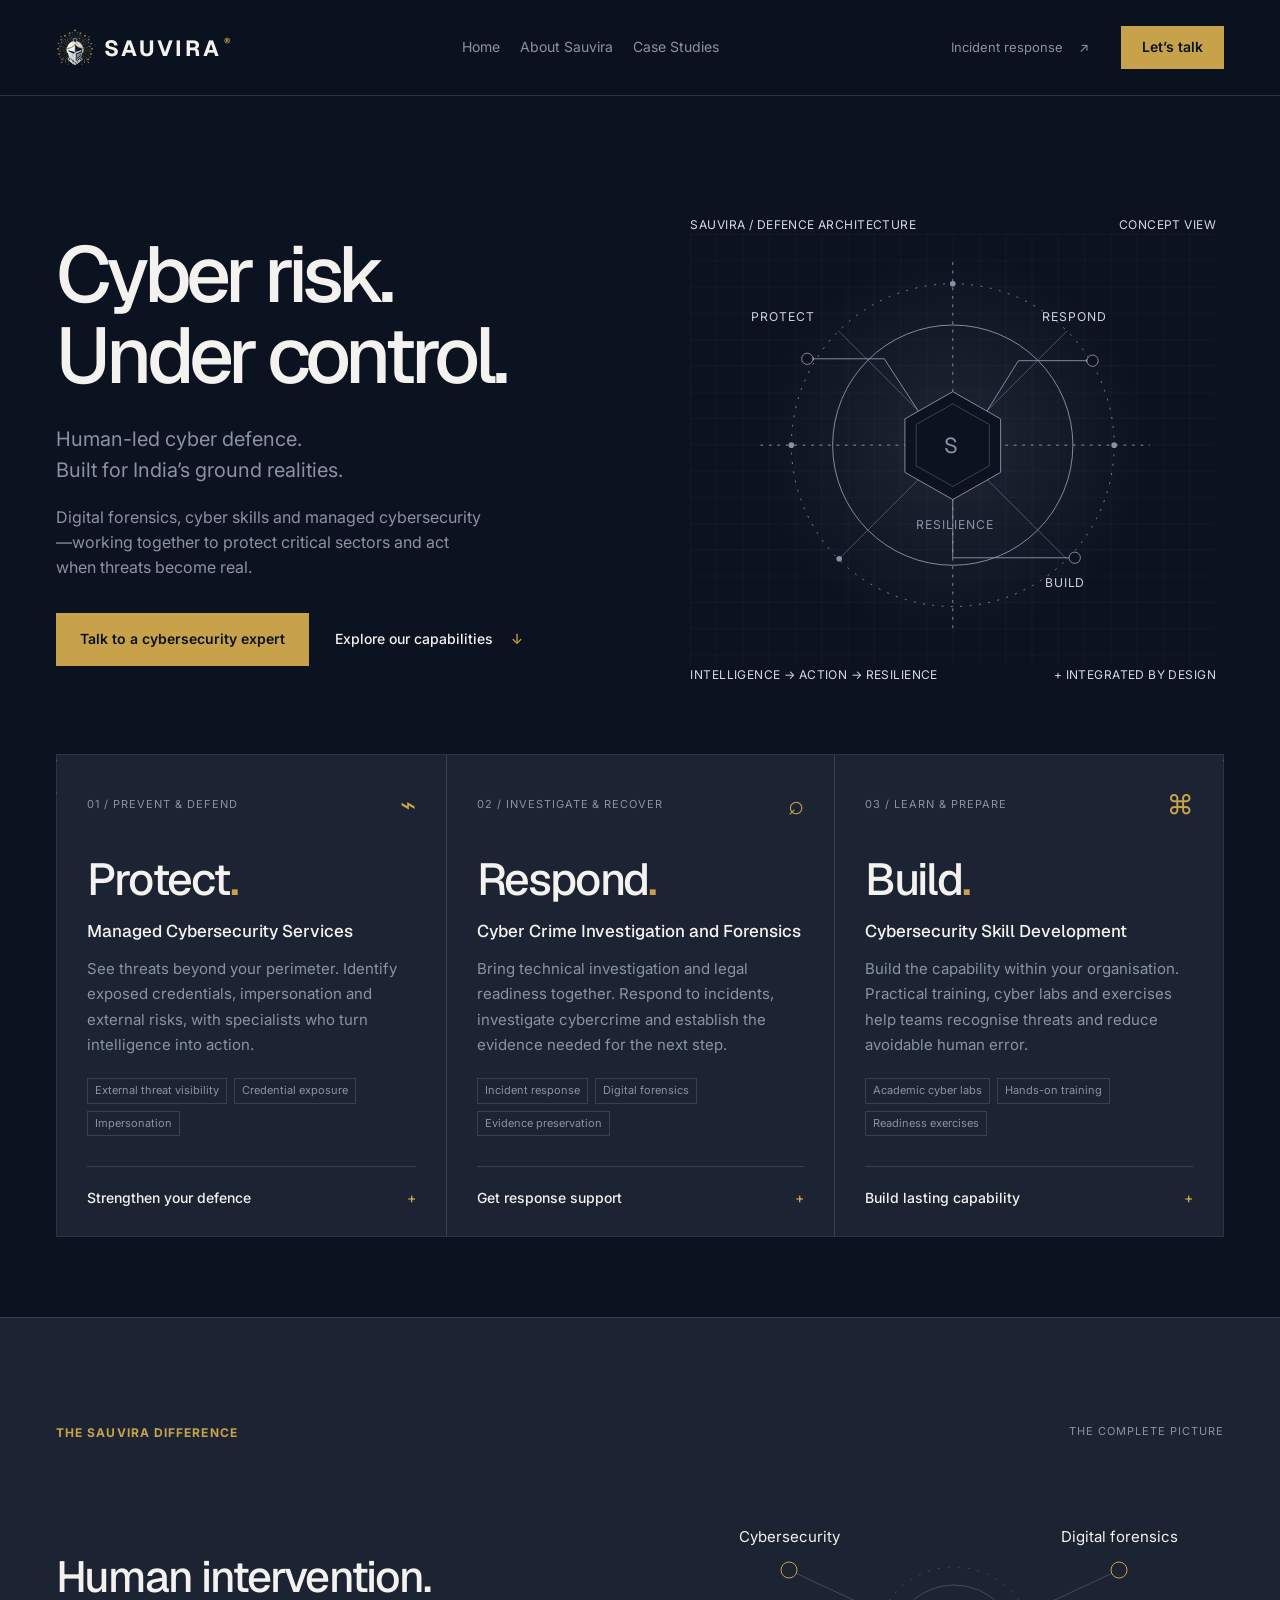
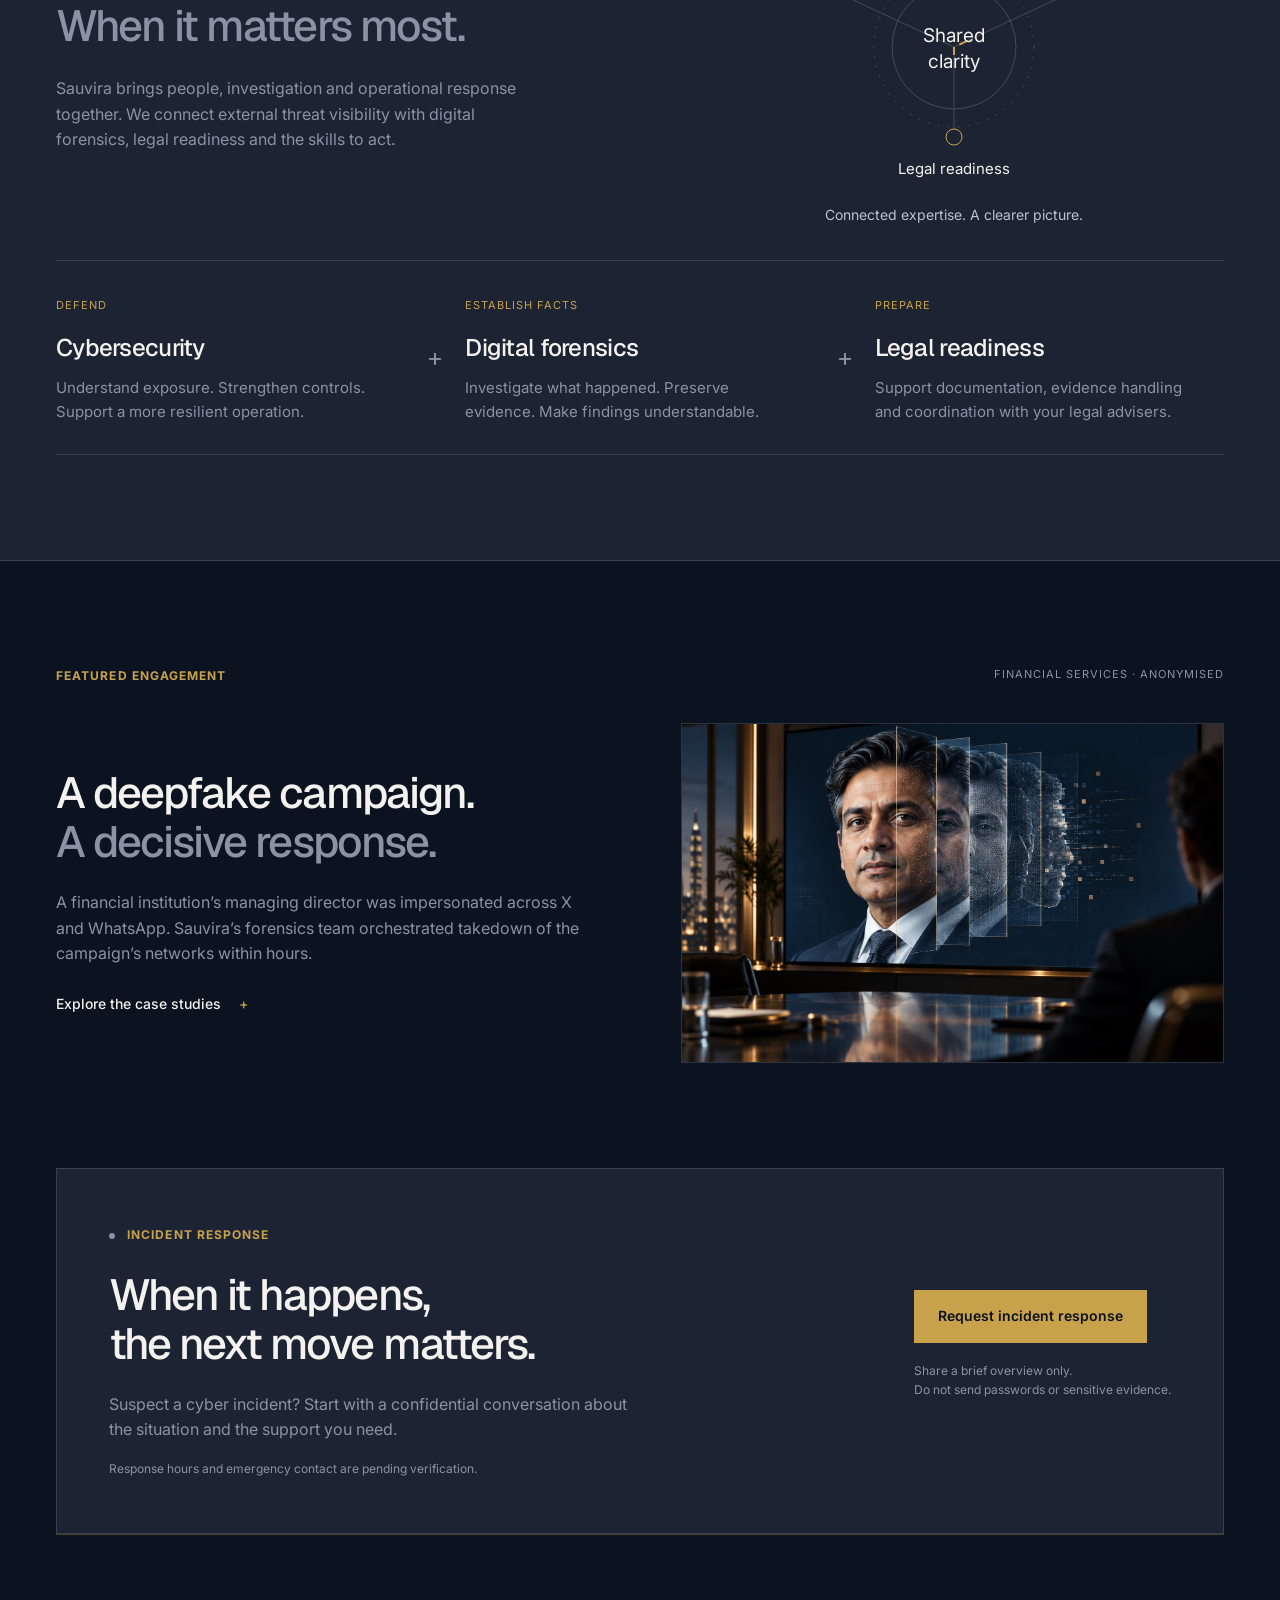
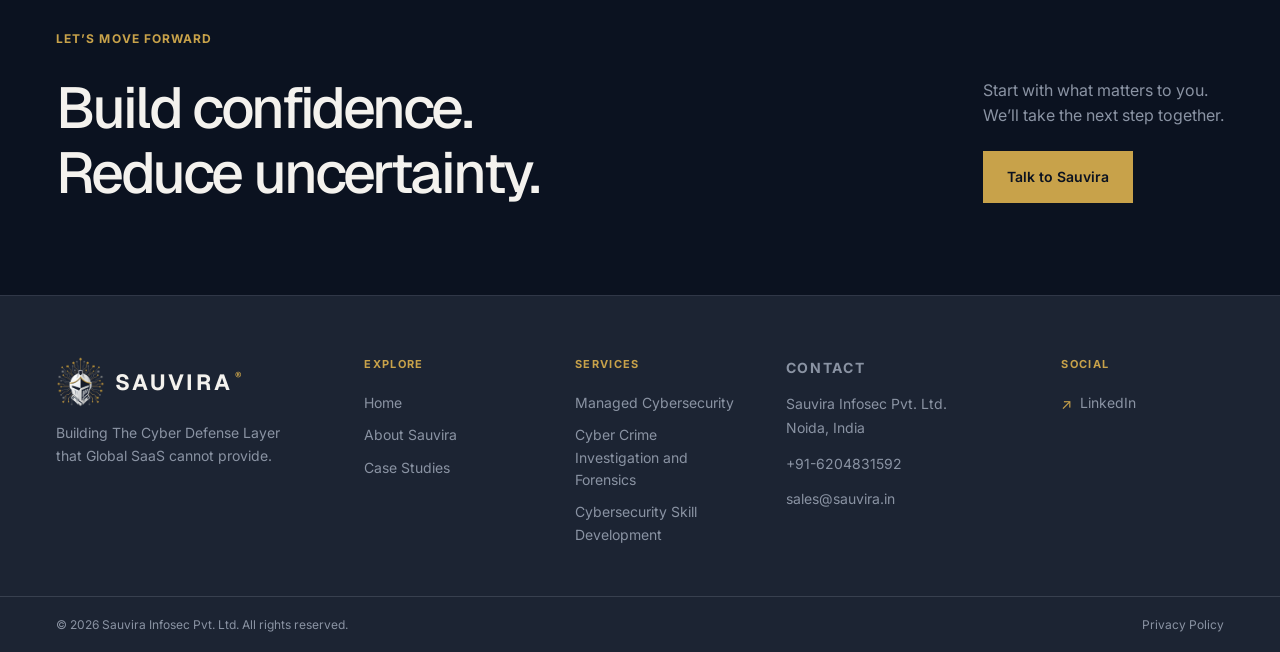
==== commit 2ac1eed6: "Mobile centring and hero buttons, desktop title/paragraph alignment, HD role, LinkedIn URL - Centre " ====
--- a/index.html
+++ b/index.html
@@ -69,7 +69,7 @@
     <div class="footer-col">
       <p class="footer-col-title">SOCIAL</p>
       <div class="footer-social-links">
-        <a href="https://www.linkedin.com/company/sauvira" target="_blank" rel="noopener">LinkedIn</a>
+        <a href="https://www.linkedin.com/company/sauvira-infosec/home/" target="_blank" rel="noopener">LinkedIn</a>
       </div>
     </div>
   </div>
--- a/styles-responsive-v8.css
+++ b/styles-responsive-v8.css
@@ -131,14 +131,14 @@
 @media(min-width:761px) and (max-width:1000px){.leadership-grid{grid-template-columns:repeat(3,minmax(0,1fr));gap:16px}.leader{padding:20px}.leader h3{font-size:1.2rem}}
 @media(max-width:760px){
 .wrap,.full-image-hero .hero-copy{width:calc(100% - 40px)}
-.header{flex-wrap:nowrap}.header .brand{font-size:17px;gap:7px}.menu-toggle{min-height:44px;flex-shrink:0}.header>.button{min-height:44px}
+.header{flex-wrap:nowrap}.header .brand{font-size:17px;gap:7px}.menu-toggle{min-height:44px;flex-shrink:0}.header>.button{display:none}.menu-toggle{margin-left:auto}
 .full-image-hero{min-height:570px;padding-block:60px}.full-image-hero h1{max-width:620px}.full-image-hero .actions{gap:20px}.full-image-hero p{font-size:1rem;line-height:1.65}
 .case-hero:before{background:rgba(11,18,32,.75)}
 .section{padding-block:52px}
 .sector-gallery{grid-template-columns:repeat(2,minmax(0,1fr));gap:22px 14px}.sector-gallery img{height:auto;aspect-ratio:4/3}.sector-gallery h3{font-size:1rem;margin:14px 0 18px}
-.cap-grid,.case-grid,.leadership-grid,.service-pillars{display:grid;grid-auto-flow:column;grid-auto-columns:minmax(0,85%);grid-template-columns:none;gap:16px;overflow-x:auto;scroll-snap-type:x mandatory;scroll-padding-inline:0;padding-bottom:16px;overscroll-behavior-x:contain;scrollbar-width:thin;scrollbar-color:#C8A24A #1C2433}
+.cap-grid,.case-grid,.leadership-grid,.service-pillars{display:grid;grid-auto-flow:column;grid-auto-columns:85%;grid-template-columns:none;gap:16px;overflow-x:auto;scroll-snap-type:x mandatory;scroll-padding-inline:0;padding-bottom:16px;overscroll-behavior-x:contain;scrollbar-width:thin;scrollbar-color:#C8A24A #1C2433}
 .cap-grid>article,.case-grid>article,.leadership-grid>article,.service-pillars>article{scroll-snap-align:start;min-width:0}
-.cap-grid{border:0}.cap-card,.cap-card+.cap-card{border:1px solid var(--line);padding:23px}.cap-card h3{min-height:0}.case-card{padding:24px}.case-card h3{font-size:1.5rem}.case-card dd{font-size:.9375rem}.capability-photo{height:190px}.service-pillars h3{font-size:1.3rem}
+.cap-grid{border:0}.capabilities .cap-grid{margin-top:12px!important;margin-bottom:0!important}.cap-card,.cap-card+.cap-card{border:1px solid var(--line);padding:23px}.cap-card h3{min-height:0}.case-card{padding:24px}.case-card h3{font-size:1.5rem}.case-card dd{font-size:.9375rem}.capability-photo{height:190px}.service-pillars h3{font-size:1.3rem}
 .mobile-swipe-hint{display:block;color:#C8A24A;font-size:.75rem;margin:16px 0 0;letter-spacing:.03em}
 .about-pillars:not(.service-pillars),.team-preview{grid-template-columns:repeat(2,minmax(0,1fr));gap:24px 18px}.about-pillars:not(.service-pillars)>article:last-child,.team-preview>article:last-child{grid-column:1/-1}.about-pillars:not(.service-pillars) h3{font-size:1.15rem}.team-preview h3{font-size:1.1rem}
 .steps{grid-template-columns:repeat(2,minmax(0,1fr));gap:24px 18px}.steps h3{font-size:1.15rem}
@@ -179,3 +179,22 @@
 /* Keep About hero h1 first line on one line */
 .about-hero h1{white-space:nowrap}
 @media(max-width:760px){.about-hero h1{white-space:normal}}
+
+/* ── MOBILE: CENTRED SECTION HEADINGS ── */
+@media(max-width:760px){
+main section:not(.hero):not(.full-image-hero)>.eyebrow,main section>.wrap>.eyebrow,
+main section>h2,main section>.wrap>h2,.split>h2,.split>p,.split>div>h2,.split>div>p,.split>div:not(.purpose-visual)>p,
+.mobile-swipe-hint,.final-cta,.incident>div{text-align:center}
+.section-top{flex-direction:column;align-items:center;justify-content:center;gap:6px;text-align:center}
+.split>div>.text-link,.final-cta .button,.incident-action .button{margin-inline:auto}
+.split>div>.text-link{justify-content:center;display:flex}
+main section:not(.hero):not(.full-image-hero)>.eyebrow,main section>.wrap>.eyebrow,.final-cta>.eyebrow,.incident .eyebrow{display:block}
+.incident .eyebrow{display:flex;justify-content:center}
+.hero-base{justify-content:center;text-align:center}
+.final-cta>div,.final-cta>div>div{flex-direction:column;align-items:center;text-align:center}
+.system-head,.system-foot{display:none!important}.hero-copy{text-align:center}.hero-copy>p{margin-inline:auto}.hero-copy .actions{justify-content:center;flex-wrap:nowrap;gap:12px}.hero-copy .actions>*{flex:1 1 0;min-width:0;justify-content:center;text-align:center;font-size:.875rem;padding-inline:10px}.hero-copy .actions>.text-link{border:1px solid #C8A24A!important;color:#C8A24A!important;background:rgba(11,18,32,.7);min-height:0;align-self:stretch;display:flex;align-items:center;gap:6px}.hero-copy .actions>.text-link span{color:#C8A24A}.hero-copy>.button{margin-inline:auto}.full-image-hero h1{margin-inline:auto}
+}
+
+/* ── DESKTOP: KEEP TWO-LINE SECTION TITLES ── */
+@media(min-width:761px){.difference .purpose-copy h2,.featured-case .split h2{white-space:nowrap;max-width:none}.difference .purpose-copy,.featured-case .split>div{max-width:none;overflow:visible}}
+@media(min-width:761px){.about-purpose .split>div{justify-self:end;margin-left:auto}.about-purpose .split>div>p{margin-left:auto;margin-right:0}#approach .split>p{justify-self:end;margin-left:auto;margin-right:0}}
